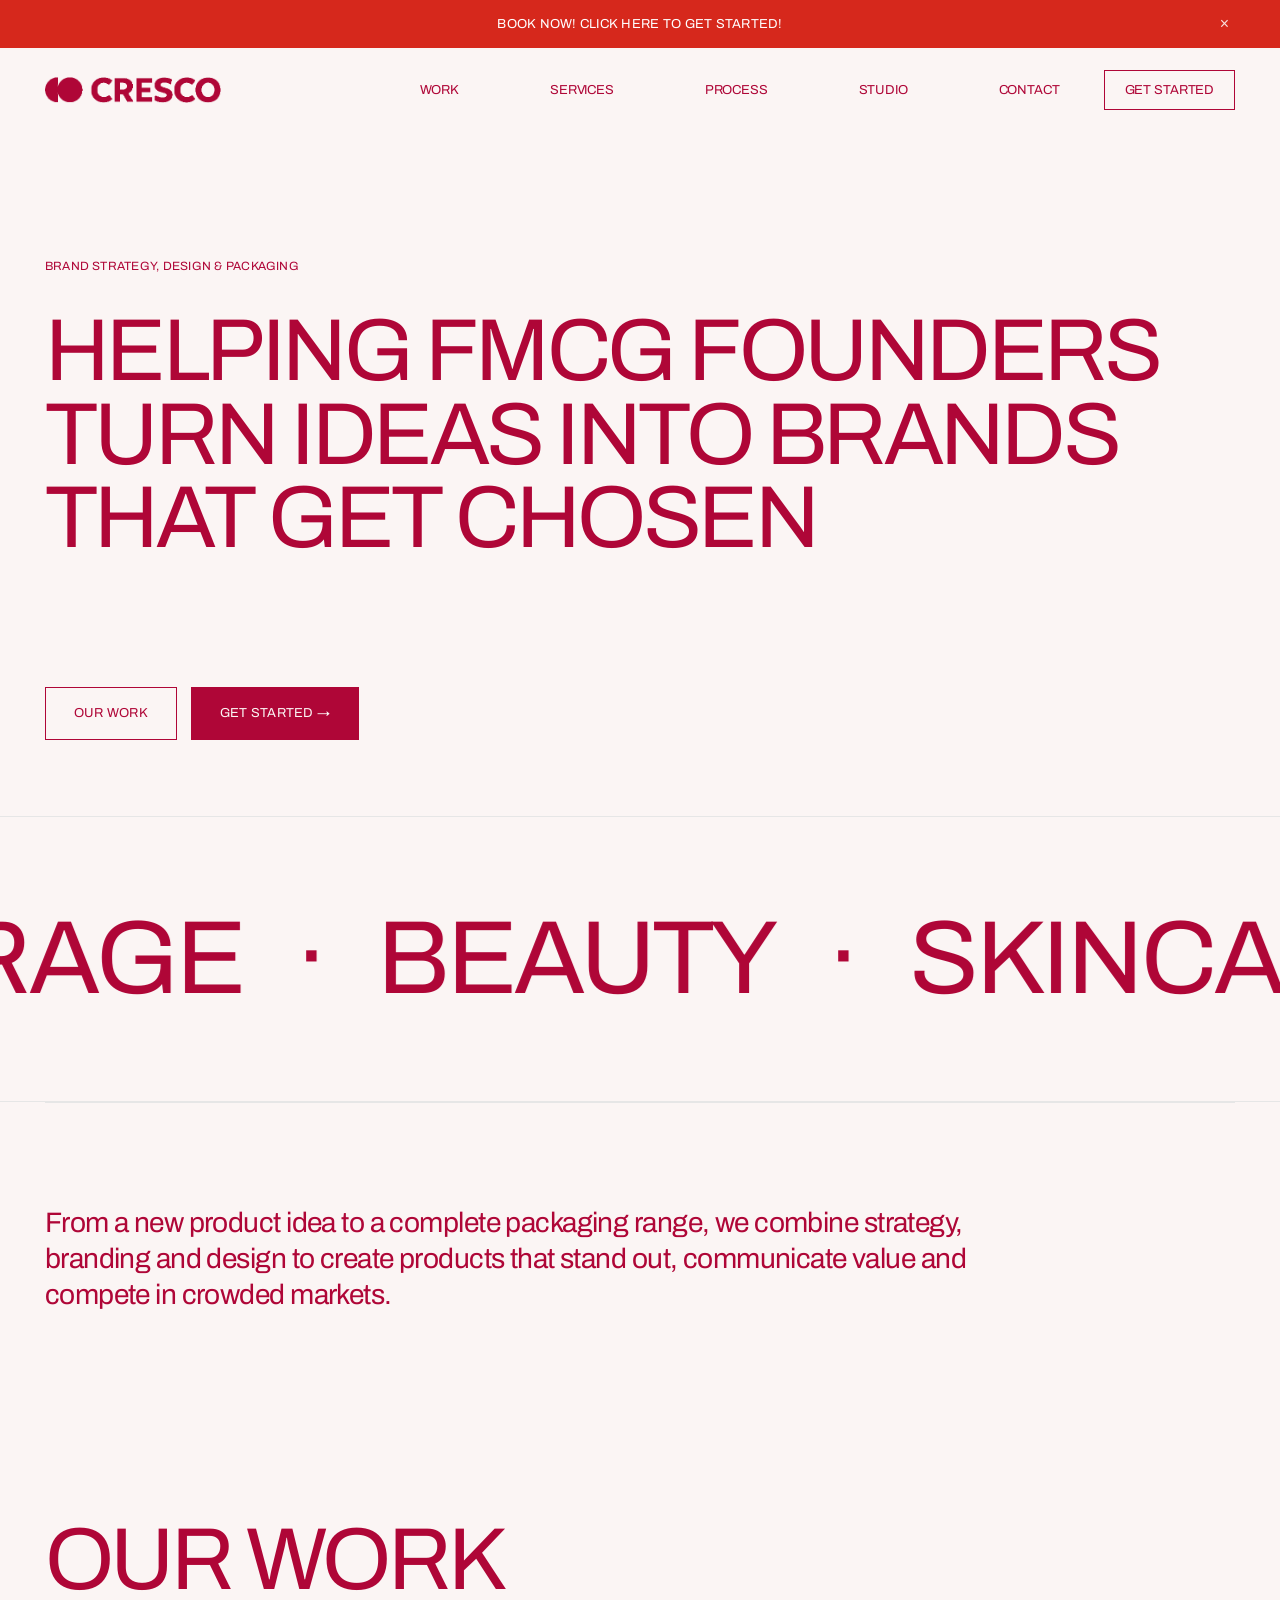
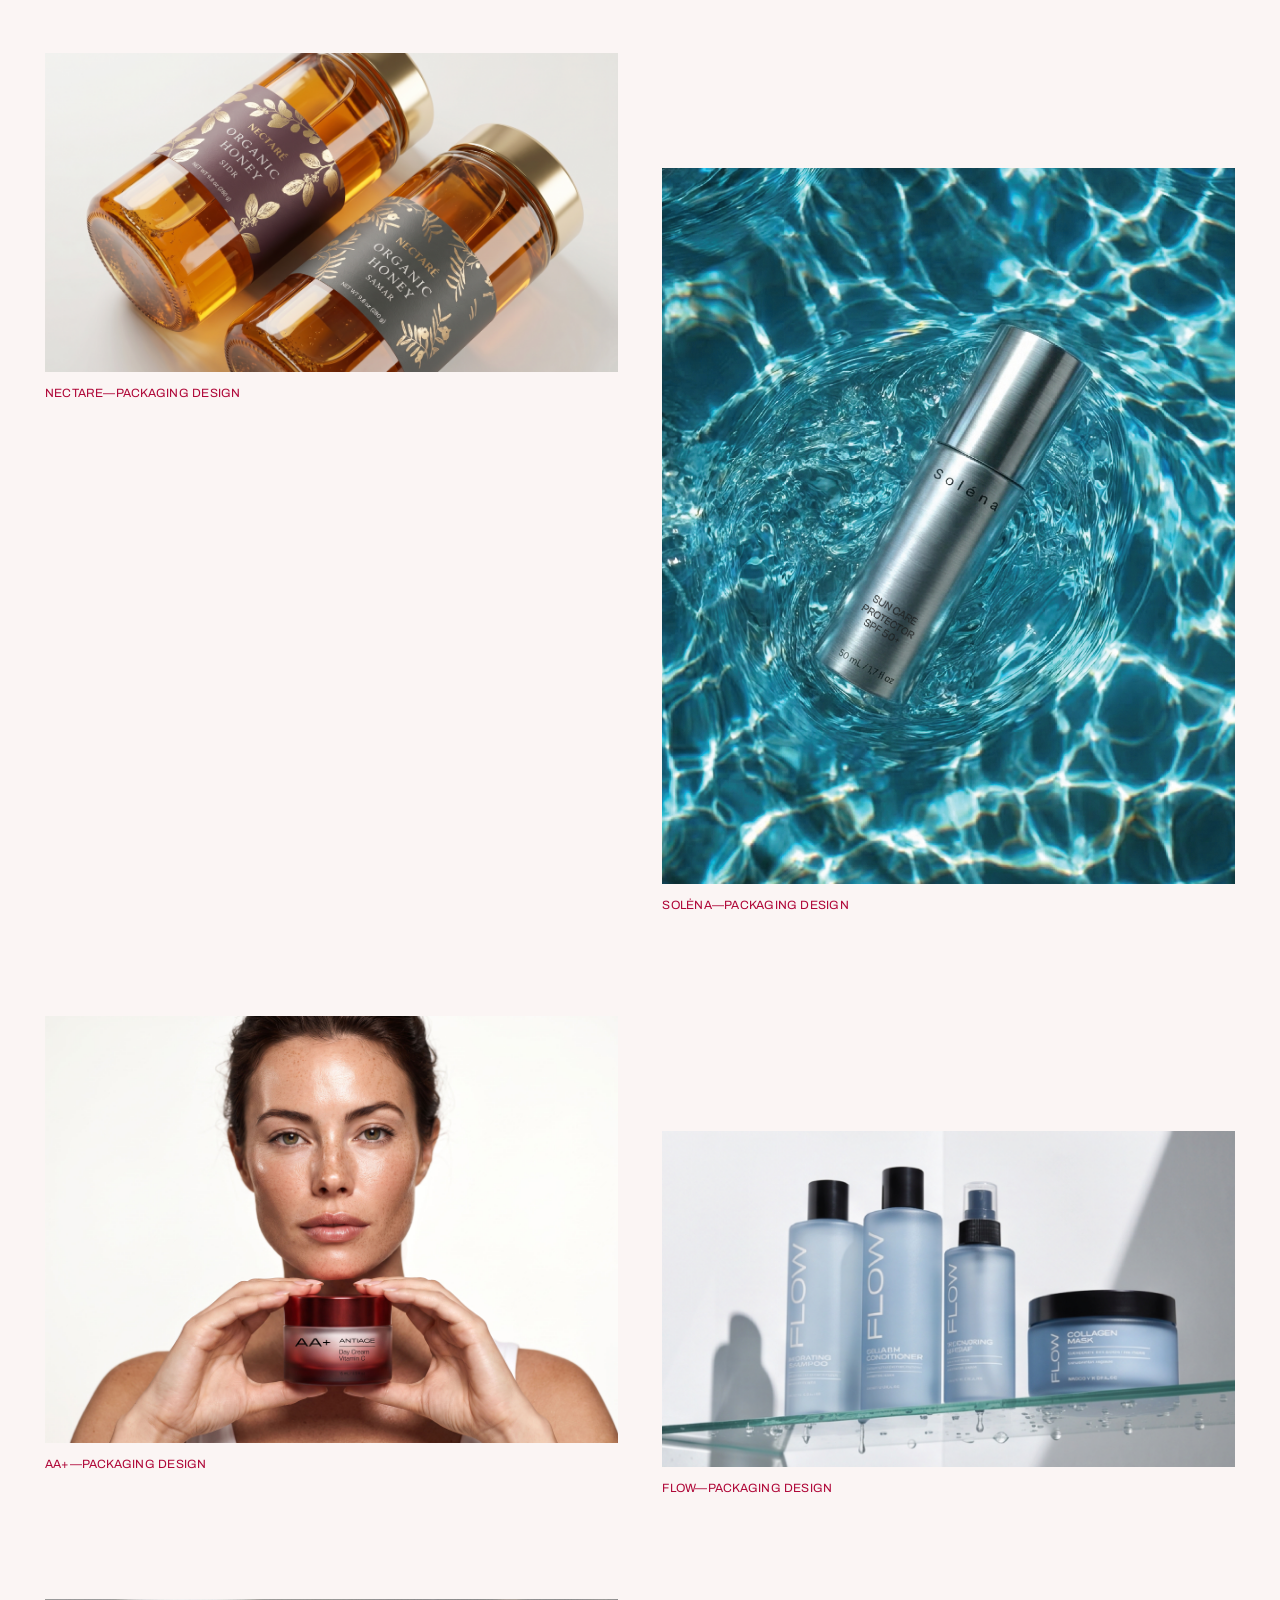
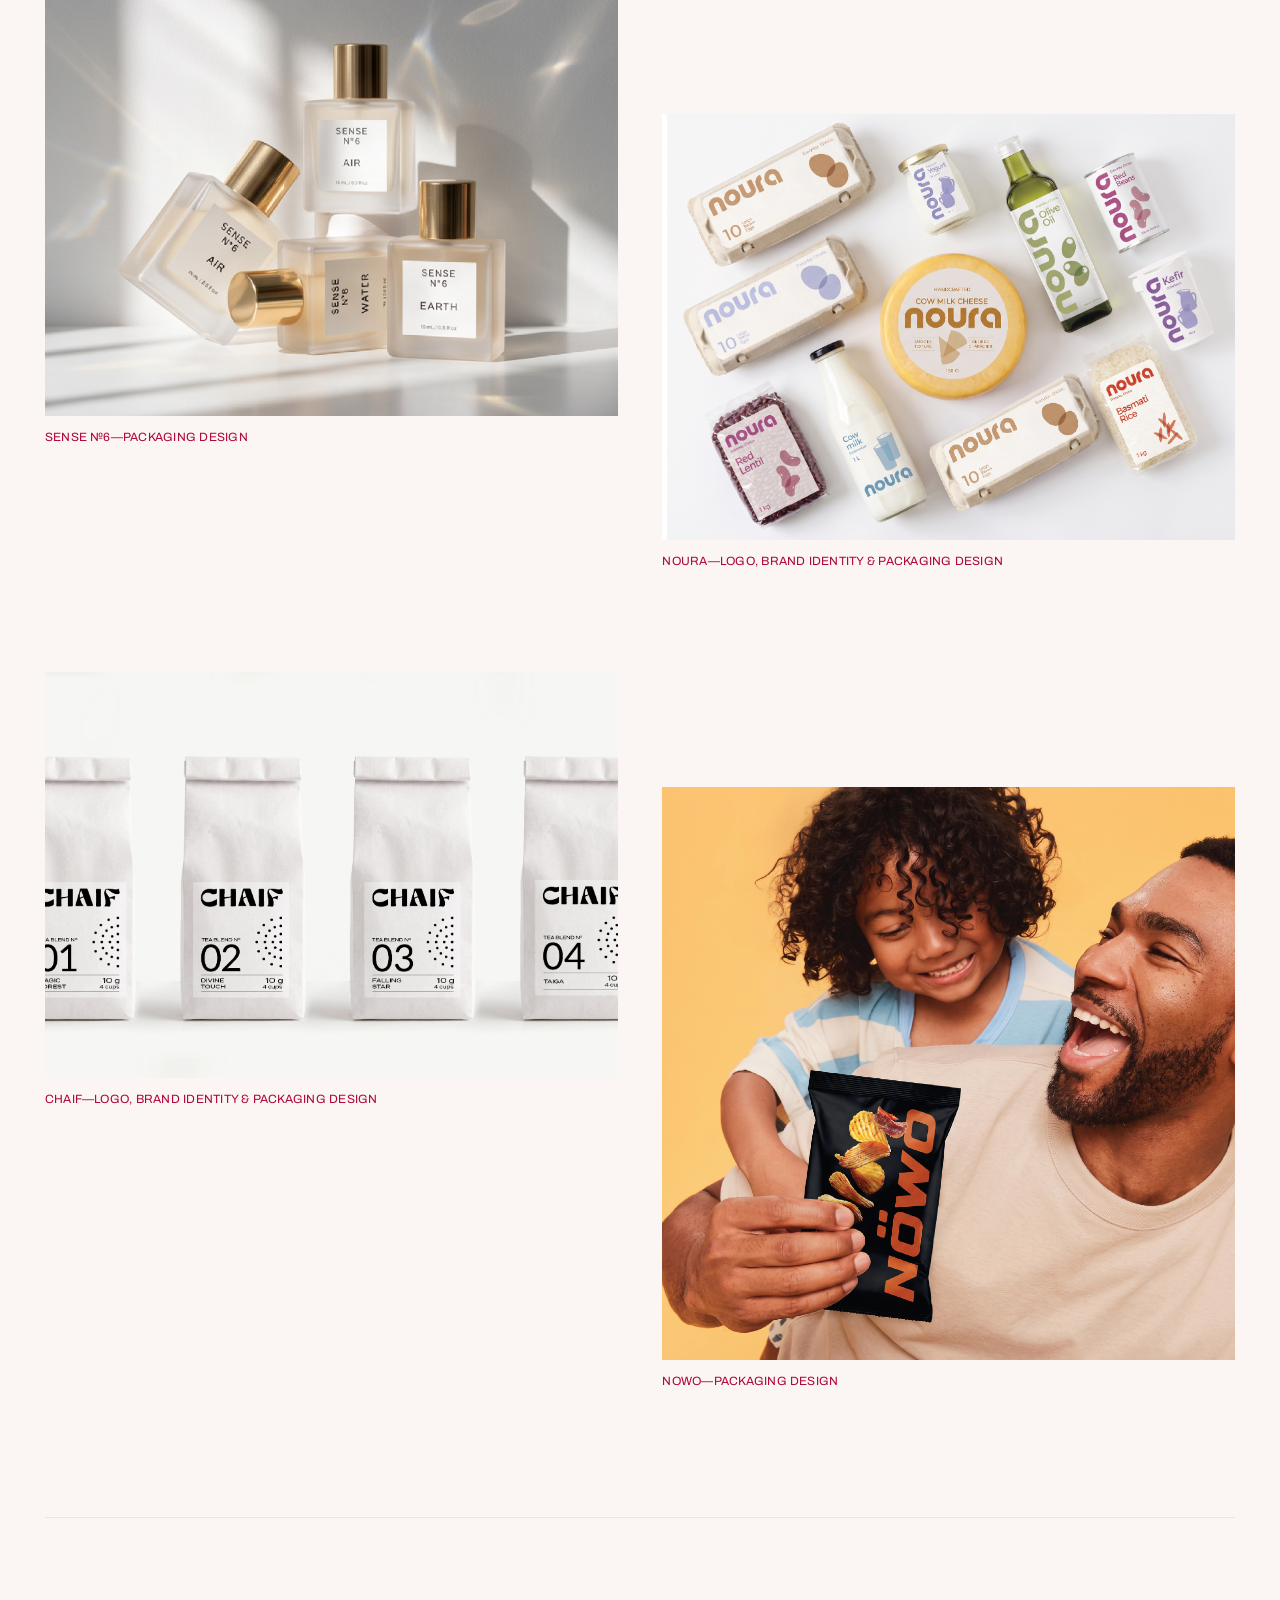
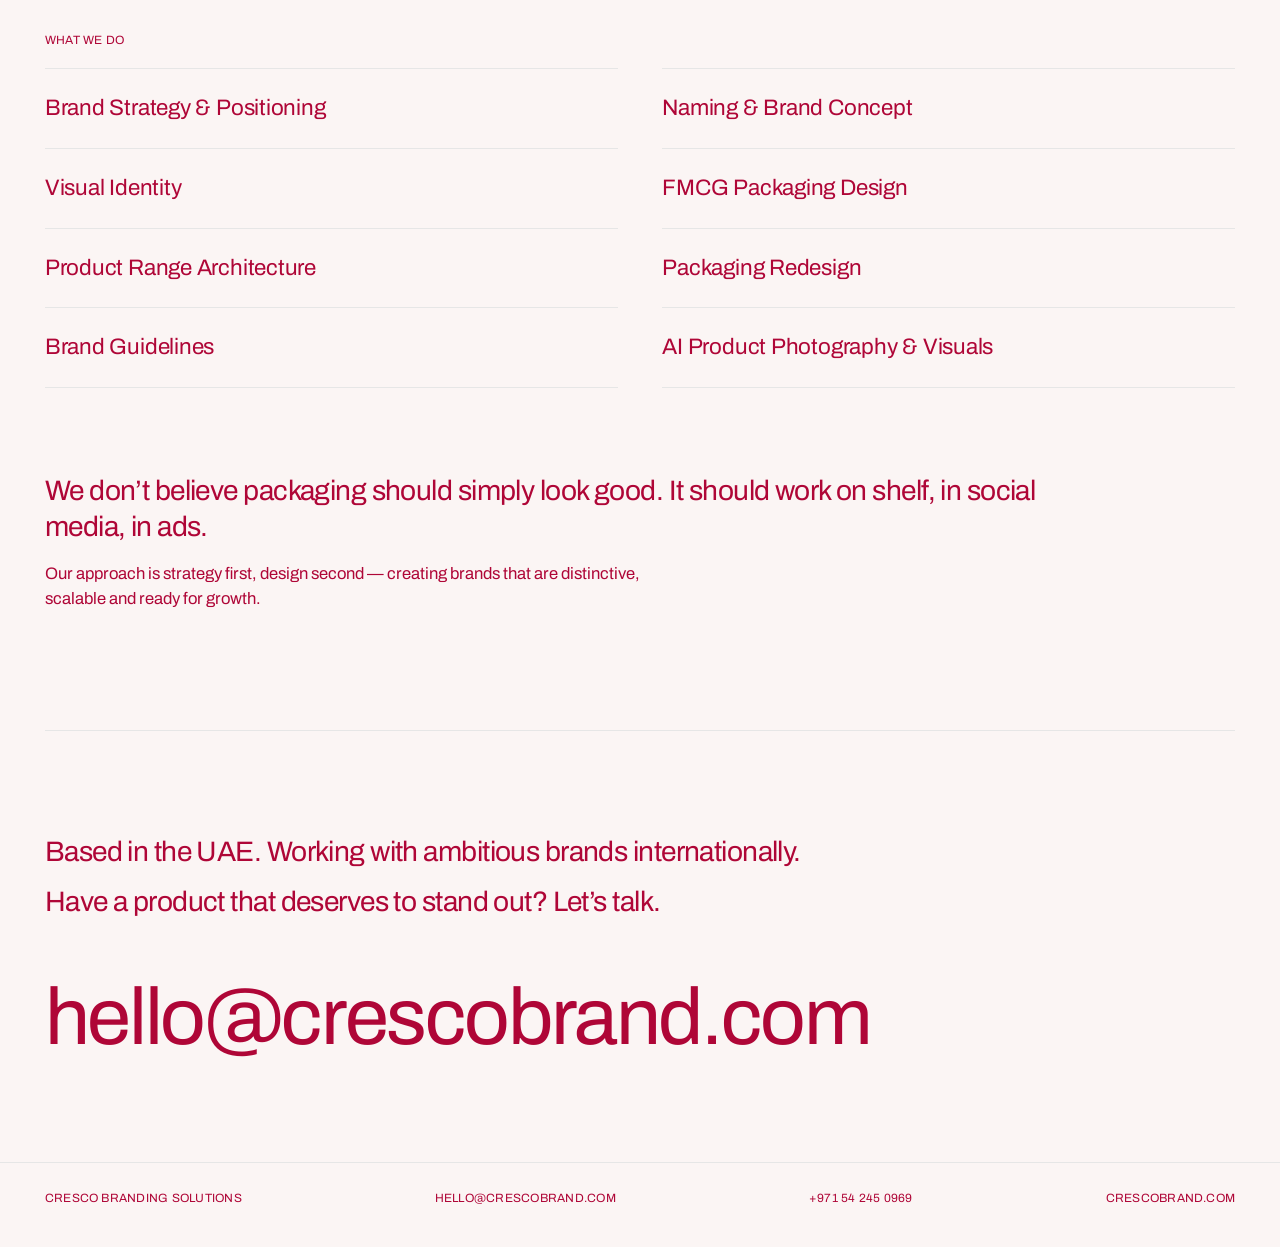
==== index.html @ 40cd57da "Move intro statement before Our Work section Co-Authored-By: Claude Sonnet 5.5 <noreply@anthropic.co" ====
<!doctype html>
<html lang="en">
<head>
<meta charset="utf-8">
<meta name="viewport" content="width=device-width, initial-scale=1">
<title>Cresco Branding Solutions — Packaging Design</title>
<meta name="description" content="Cresco is a strategic branding agency specialising in FMCG packaging design, brand strategy and visual identity.">
<meta property="og:title" content="Cresco Branding Solutions — Packaging Design">
<meta property="og:description" content="Cresco is a strategic branding agency specialising in FMCG packaging design, brand strategy and visual identity.">
<meta property="og:type" content="website">
<meta property="og:image" content="images/work/solena/01.jpg">
<link rel="icon" type="image/png" href="images/favicon.png">
<link rel="preconnect" href="https://fonts.googleapis.com">
<link rel="preconnect" href="https://fonts.gstatic.com" crossorigin>
<link rel="stylesheet" href="https://fonts.googleapis.com/css2?family=Archivo:wght@400&display=swap">
<link rel="stylesheet" href="css/style.css">
<script>document.documentElement.classList.add('js');</script>
</head>
<body>
<div class="announce" id="announce">
  <a class="announce__link" href="contact.html">Book now! Click here to get started!</a>
  <button class="announce__close" type="button" aria-label="Dismiss">&times;</button>
</div>
<script>
(function () {
  try {
    if (localStorage.getItem('cresco-announce-dismissed') === '1') {
      document.getElementById('announce').style.display = 'none';
    }
  } catch (e) {}
})();
</script>
<header class="nav">
  <a class="nav__logo" href="index.html" aria-label="Cresco Branding Solutions — home">
    <img src="images/logo-cresco.png" alt="Cresco" width="407" height="60">
  </a>
  <nav class="nav__links" aria-label="Primary">
      <a href="index.html" aria-current="page">Work</a>
      <a href="services.html">Services</a>
      <a href="process.html">Process</a>
      <a href="studio.html">Studio</a>
      <a href="contact.html">Contact</a>
  </nav>
  <a class="nav__cta" href="contact.html">Get Started</a>
  <button class="nav__toggle" type="button" aria-expanded="false" aria-controls="menu">Menu</button>
</header>

<div class="nav__overlay" id="menu">
    <a href="index.html">Work</a>
    <a href="services.html">Services</a>
    <a href="process.html">Process</a>
    <a href="studio.html">Studio</a>
    <a href="contact.html">Contact</a>
</div>

<main>
  <section class="wrap hero">
    <p class="meta muted reveal">Brand Strategy, Design &amp; Packaging</p>
    <h1 class="display hero__lead type">Helping FMCG founders turn ideas into brands that get chosen — on shelf and online.</h1>
    <div class="hero__ctas reveal">
      <a class="btn btn--outline" href="#work">Our Work</a>
      <a class="btn btn--solid" href="contact.html">Get Started &#8594;</a>
    </div>
  </section>

  <section class="marquee-section reveal" aria-label="Industries we work with">
    <div class="marquee">
      <div class="marquee__track" data-marquee-track>
        <span>Food &amp; Beverage</span><span class="marquee__dot">&#183;</span>
        <span>Beauty</span><span class="marquee__dot">&#183;</span>
        <span>Skincare</span><span class="marquee__dot">&#183;</span>
        <span>Healthcare</span><span class="marquee__dot">&#183;</span>
        <span>Home Care</span><span class="marquee__dot">&#183;</span>
        <span>Pet Care</span><span class="marquee__dot">&#183;</span>
        <span>Consumer Products</span><span class="marquee__dot">&#183;</span>
        <span aria-hidden="true">Food &amp; Beverage</span><span class="marquee__dot" aria-hidden="true">&#183;</span>
        <span aria-hidden="true">Beauty</span><span class="marquee__dot" aria-hidden="true">&#183;</span>
        <span aria-hidden="true">Skincare</span><span class="marquee__dot" aria-hidden="true">&#183;</span>
        <span aria-hidden="true">Healthcare</span><span class="marquee__dot" aria-hidden="true">&#183;</span>
        <span aria-hidden="true">Home Care</span><span class="marquee__dot" aria-hidden="true">&#183;</span>
        <span aria-hidden="true">Pet Care</span><span class="marquee__dot" aria-hidden="true">&#183;</span>
        <span aria-hidden="true">Consumer Products</span>
      </div>
    </div>
  </section>

  <section class="wrap">
    <div class="statement">
      <p class="lead measure-wide reveal">From a new product idea to a complete packaging range, we
        combine strategy, branding and design to create products that stand out, communicate value
        and compete in crowded markets.</p>
    </div>
  </section>

  <section class="wrap" id="work">
    <h2 class="display section-title reveal">Our Work</h2>
    <div class="grid">
    <a class="tile reveal" href="work/nectare.html">
      <span class="tile__frame"><img src="images/work/nectare/01.jpg" alt="Nectare organic honey packaging" loading="lazy"></span>
      <span class="tile__caption meta">Nectare&#8212;Packaging Design</span>
    </a>
    <a class="tile reveal" href="work/solena.html">
      <span class="tile__frame"><img src="images/work/solena/01.jpg" alt="Solėna sun care packaging" loading="lazy"></span>
      <span class="tile__caption meta">Solėna&#8212;Packaging Design</span>
    </a>
    <a class="tile reveal" href="work/aa-plus.html">
      <span class="tile__frame"><img src="images/work/aa-plus/01.jpg" alt="AA+ antiage skincare packaging" loading="lazy"></span>
      <span class="tile__caption meta">AA+&#8212;Packaging Design</span>
    </a>
    <a class="tile reveal" href="work/flow.html">
      <span class="tile__frame"><img src="images/work/flow/01.jpg" alt="Flow hair care packaging" loading="lazy"></span>
      <span class="tile__caption meta">Flow&#8212;Packaging Design</span>
    </a>
    <a class="tile reveal" href="work/sense.html">
      <span class="tile__frame"><img src="images/work/sense/01.jpg" alt="Sense No.6 perfume packaging" loading="lazy"></span>
      <span class="tile__caption meta">Sense &#8470;6&#8212;Packaging Design</span>
    </a>
    <a class="tile reveal" href="work/noura.html">
      <span class="tile__frame"><img src="images/work/noura/01.jpg" alt="Noura dairy and grocery brand identity and packaging" loading="lazy"></span>
      <span class="tile__caption meta">Noura&#8212;Logo, Brand Identity &amp; Packaging Design</span>
    </a>
    <a class="tile reveal" href="work/chaif.html">
      <span class="tile__frame"><img src="images/work/chaif/01.jpg" alt="Chaif tea brand identity and packaging" loading="lazy"></span>
      <span class="tile__caption meta">Chaif&#8212;Logo, Brand Identity &amp; Packaging Design</span>
    </a>
    <a class="tile reveal" href="work/nowo.html">
      <span class="tile__frame"><img src="images/work/nowo/01.jpg" alt="NOWO potato chips packaging design" loading="lazy"></span>
      <span class="tile__caption meta">Nowo&#8212;Packaging Design</span>
    </a>
    </div>
  </section>

  <section class="wrap">
    <div class="statement">
      <p class="meta muted reveal">What we do</p>
      <ul class="capabilities reveal">
        <li class="capabilities__item">Brand Strategy &amp; Positioning</li>
        <li class="capabilities__item">Naming &amp; Brand Concept</li>
        <li class="capabilities__item">Visual Identity</li>
        <li class="capabilities__item">FMCG Packaging Design</li>
        <li class="capabilities__item">Product Range Architecture</li>
        <li class="capabilities__item">Packaging Redesign</li>
        <li class="capabilities__item">Brand Guidelines</li>
        <li class="capabilities__item">AI Product Photography &amp; Visuals</li>
      </ul>
      <p class="lead measure-wide reveal" style="margin-top:3em">We don&#8217;t believe packaging should
        simply look good. It should work on shelf, in social media, in ads.</p>
      <p class="body-lg measure-wide muted reveal" style="margin-top:1em">Our approach is strategy
        first, design second &#8212; creating brands that are distinctive, scalable and ready for growth.</p>
    </div>
  </section>

  <section class="wrap">
    <div class="cta">
      <p class="lead measure-wide reveal">Based in the UAE. Working with ambitious brands internationally.</p>
      <p class="lead measure-wide reveal" style="margin-top:.5em">Have a product that deserves to stand out? Let&#8217;s talk.</p>
      <a class="cta__email reveal" href="mailto:hello@crescobrand.com">hello@crescobrand.com</a>
    </div>
  </section>
</main>

<footer class="footer">
  <div class="footer__inner meta">
    <span>Cresco Branding Solutions</span>
    <a href="mailto:hello@crescobrand.com">hello@crescobrand.com</a>
    <a href="https://wa.me/971542450969" rel="noopener">+971 54 245 0969</a>
    <a href="https://crescobrand.com" rel="noopener">crescobrand.com</a>
  </div>
</footer>

<script src="js/main.js"></script>
</body>
</html>
---- css/style.css ----
/* ==========================================================================
   Cresco Branding Solutions
   Monochrome editorial system — white ground, near-black type, no accent.
   Logo assets: logo-01 wordmark (dark) · logo-02 mark (dark)
                logo-03 wordmark (white) · logo-04 mark (white)  ← for dark sections
   ========================================================================== */

:root {
  --bg: #fbf5f4;
  --fg: #af0637;
  --muted: #af0637;
  --rule: #e6e6e6;

  --gutter: clamp(20px, 3.5vw, 56px);
  --page-max: 1800px;

  --block: clamp(72px, 10vw, 160px);   /* space between major blocks */
  --ease: cubic-bezier(.2, .6, .2, 1);

  --font: 'Archivo', 'Helvetica Neue', Helvetica, Arial, sans-serif;
}

*, *::before, *::after { box-sizing: border-box; }

html { -webkit-text-size-adjust: 100%; }

body {
  margin: 0;
  min-height: 100vh;
  display: flex;
  flex-direction: column;
  background: var(--bg);
  color: var(--fg);
  font-family: var(--font);
  font-size: 17px;
  line-height: 1.55;
  font-weight: 400;
  -webkit-font-smoothing: antialiased;
  text-rendering: optimizeLegibility;
}

img { display: block; max-width: 100%; height: auto; }

a { color: inherit; text-decoration: none; }

::selection { background: var(--fg); color: var(--bg); }

.wrap {
  max-width: var(--page-max);
  margin: 0 auto;
  padding-inline: var(--gutter);
}

.sr-only {
  position: absolute; width: 1px; height: 1px;
  padding: 0; margin: -1px; overflow: hidden;
  clip: rect(0 0 0 0); white-space: nowrap; border: 0;
}

/* --------------------------------------------------------------- type --- */

.meta {
  font-size: 12px;
  line-height: 1.3;
  letter-spacing: .02em;
  text-transform: uppercase;
}

.display {
  margin: 0;
  font-size: clamp(2.5rem, 7vw, 5.5rem);
  line-height: .95;
  letter-spacing: -.04em;
  text-transform: uppercase;
  font-weight: 400;
}

.lead {
  margin: 0;
  font-size: clamp(1.25rem, 2.2vw, 2rem);
  line-height: 1.28;
  letter-spacing: -.02em;
}

.body-lg { font-size: clamp(1rem, 1.3vw, 1.25rem); line-height: 1.5; }

.measure { max-width: 46ch; }
.measure-wide { max-width: 62ch; }

.muted { color: var(--muted); }

.rule { border: 0; border-top: 1px solid var(--rule); margin: 0; }

.section-title { margin: clamp(56px, 8vw, 128px) 0 clamp(28px, 4vw, 56px); }

/* ---------------------------------------------------------- announce --- */

.announce {
  position: relative;
  display: flex;
  align-items: center;
  justify-content: center;
  padding: 14px calc(var(--gutter) + 32px);
  background: #d6281c;
  text-align: center;
}

.announce__link {
  color: #fff;
  font-size: 13px;
  letter-spacing: .02em;
  text-transform: uppercase;
}

.announce__link:hover { text-decoration: underline; }

.announce__close {
  position: absolute;
  right: var(--gutter);
  top: 50%;
  transform: translateY(-50%);
  background: none;
  border: 0;
  padding: 6px;
  color: #fff;
  font-size: 16px;
  line-height: 1;
  cursor: pointer;
  opacity: .85;
}

.announce__close:hover { opacity: 1; }

/* ---------------------------------------------------------------- nav --- */

.nav {
  position: sticky;
  top: 0;
  z-index: 100;
  background: var(--bg);
  padding: 22px var(--gutter);
  display: flex;
  align-items: center;
  justify-content: space-between;
  gap: 24px;
}

.nav__logo { display: block; }
.nav__logo img { height: 26px; width: auto; }

.nav__links {
  display: flex;
  align-items: center;
  justify-content: space-between;
  gap: 28px;
  flex: 0 1 50vw;
  margin-left: auto;
}

.nav__links a {
  font-size: 13px;
  letter-spacing: -.01em;
  text-transform: uppercase;
  transition: color .25s var(--ease);
}

.nav__links a:hover,
.nav__links a[aria-current='page'] { color: var(--muted); }

.nav__cta {
  flex-shrink: 0;
  margin-left: 20px;
  padding: 9px 20px;
  background: var(--bg);
  border: 1px solid var(--fg);
  color: var(--fg);
  font-size: 13px;
  letter-spacing: -.01em;
  text-transform: uppercase;
  transition: background .25s var(--ease), color .25s var(--ease), border-color .25s var(--ease);
}

.nav__cta:hover {
  background: var(--fg);
  border-color: var(--fg);
  color: #fff;
}

.nav__toggle {
  display: none;
  background: none; border: 0; padding: 0;
  font: inherit; font-size: 16px; letter-spacing: -.01em;
  text-transform: uppercase; color: inherit; cursor: pointer;
}

.nav__overlay {
  position: fixed;
  inset: 0;
  z-index: 99;
  background: var(--bg);
  display: none;
  flex-direction: column;
  justify-content: center;
  gap: 4px;
  padding: var(--gutter);
}

.nav__overlay a {
  font-size: clamp(2rem, 11vw, 3.5rem);
  line-height: 1.1;
  letter-spacing: -.04em;
  text-transform: uppercase;
}

body.nav-open .nav__overlay { display: flex; }
body.nav-open { overflow: hidden; }

@media (max-width: 860px) {
  .nav__links { display: none; }
  .nav__cta { display: none; }
  .nav__toggle { display: block; }
}

/* --------------------------------------------------------------- hero --- */

.hero {
  padding-top: clamp(48px, 9vw, 130px);
  padding-bottom: clamp(40px, 6vw, 80px);
}

.hero__lead { margin-top: clamp(20px, 3vw, 34px); }

/* --------------------------------------------------------- type anim --- */

.type .char {
  opacity: 0;
  transition: opacity .05s linear;
}

.type .char.is-shown { opacity: 1; }

.type-cursor {
  display: inline-block;
  width: .05em;
  margin-left: .03em;
  background: currentColor;
  opacity: 0;
  transform: translateY(.06em);
  animation: type-blink 1s step-end infinite;
}

.type-cursor.is-on { opacity: 1; }

@keyframes type-blink {
  0%, 100% { opacity: 1; }
  50% { opacity: 0; }
}

@media (prefers-reduced-motion: reduce) {
  .type .char { opacity: 1; transition: none; }
  .type-cursor { display: none; }
}

.hero__ctas {
  display: flex;
  flex-wrap: wrap;
  gap: 14px;
  margin-top: clamp(28px, 4vw, 44px);
}

.btn {
  display: inline-flex;
  align-items: center;
  gap: 10px;
  padding: 15px 28px;
  font-size: 13px;
  letter-spacing: .02em;
  text-transform: uppercase;
  transition: background .25s var(--ease), color .25s var(--ease), border-color .25s var(--ease);
}

.btn--outline {
  border: 1px solid var(--fg);
  color: var(--fg);
}

.btn--outline:hover { background: var(--fg); color: var(--bg); }

.btn--solid {
  background: var(--fg);
  color: var(--bg);
  border: 1px solid var(--fg);
}

.btn--solid:hover { background: var(--bg); color: var(--fg); }

/* --------------------------------------------------------- work grid --- */

.grid {
  display: grid;
  grid-template-columns: repeat(2, 1fr);
  column-gap: var(--gutter);
  row-gap: clamp(56px, 8vw, 120px);
  padding-bottom: var(--block);
}

/* stagger: push the right-hand column down, as on the reference */
.grid > :nth-child(even) { margin-top: clamp(40px, 9vw, 150px); }

.tile { display: block; }

.tile__frame {
  display: block;
  overflow: hidden;
  background: #f4f4f4;
}

.tile__frame img {
  width: 100%;
  transition: transform .7s var(--ease);
}

.tile:hover .tile__frame img { transform: scale(1.025); }

.tile__caption {
  display: block;
  margin-top: 14px;
  transition: color .25s var(--ease);
}

.tile:hover .tile__caption { color: var(--muted); }

@media (max-width: 720px) {
  .grid { grid-template-columns: 1fr; row-gap: 48px; }
  .grid > :nth-child(even) { margin-top: 0; }
}

/* ------------------------------------------------------ project pages --- */

.project-head {
  padding-top: clamp(40px, 7vw, 96px);
  padding-bottom: clamp(20px, 3vw, 32px);
}

.project-head__category { margin-top: 14px; }

/* single-column case-study layout: title block, lead/body copy, then a
   full-width image flow — after galakors.com/work/nectare */

.project-lead {
  margin: 0;
  font-size: clamp(1.4rem, 2.4vw, 2.1rem);
  line-height: 1.35;
  letter-spacing: -.01em;
}

.project-body {
  margin: 0;
  max-width: 46ch;
  font-size: clamp(1.05rem, 1.3vw, 1.2rem);
  line-height: 1.5;
  color: var(--muted);
}

.project-figures {
  display: grid;
  grid-template-columns: 1fr 1fr;
  gap: var(--gutter);
  margin-top: clamp(40px, 6vw, 72px);
  padding-bottom: var(--block);
}

.fig { overflow: hidden; background: #f4f4f4; }
.fig img { width: 100%; }
.fig--full { grid-column: 1 / -1; }

@media (max-width: 860px) {
  .project-figures { grid-template-columns: 1fr; }
}

.pager {
  display: flex;
  justify-content: space-between;
  gap: 24px;
  padding: 28px 0 clamp(56px, 8vw, 110px);
  border-top: 1px solid var(--rule);
}

.pager a { transition: color .25s var(--ease); }
.pager a:hover { color: var(--muted); }

/* -------------------------------------------------------- list blocks --- */

.list { padding-bottom: var(--block); }

.list__item {
  display: grid;
  grid-template-columns: 4rem 1fr;
  gap: var(--gutter);
  align-items: start;
  padding: clamp(20px, 2.6vw, 34px) 0;
  border-top: 1px solid var(--rule);
}

.list__item:last-child { border-bottom: 1px solid var(--rule); }

.list__num { color: var(--muted); padding-top: .45em; }

.list__title {
  margin: 0;
  font-weight: 400;
  font-size: clamp(1.35rem, 3.2vw, 2.4rem);
  line-height: 1.1;
  letter-spacing: -.03em;
  text-transform: uppercase;
}

/* process steps carry a description column alongside the title */
.step {
  display: grid;
  grid-template-columns: 4rem minmax(0, 1fr) minmax(0, 1fr);
  gap: var(--gutter);
  padding: clamp(24px, 3.4vw, 48px) 0;
  border-top: 1px solid var(--rule);
}

.step:last-of-type { border-bottom: 1px solid var(--rule); }

.step__body p { margin: 0; }
.step__outcome { margin-top: 2.6em; color: var(--muted); }

@media (max-width: 860px) {
  .step { grid-template-columns: 2.5rem 1fr; }
  .step__body { grid-column: 2; }
  .list__item { grid-template-columns: 2.5rem 1fr; }
}

/* ------------------------------------------------------------ studio --- */

.split {
  display: grid;
  grid-template-columns: minmax(0, 5fr) minmax(0, 7fr);
  gap: var(--gutter);
  align-items: start;
  padding-bottom: var(--block);
}

.split--portrait { grid-template-columns: minmax(0, 4fr) minmax(0, 8fr); }

@media (max-width: 860px) {
  .split, .split--portrait { grid-template-columns: 1fr; gap: 32px; }
}

/* ---------------------------------------------------------- statement --- */

.statement {
  padding: clamp(56px, 8vw, 120px) 0;
  border-top: 1px solid var(--rule);
}

.statement__text {
  margin: 0;
  font-size: clamp(1.75rem, 5vw, 4rem);
  line-height: 1.02;
  letter-spacing: -.04em;
  text-transform: uppercase;
  font-weight: 400;
}

/* ------------------------------------------------------- capabilities --- */

.capabilities {
  display: grid;
  grid-template-columns: repeat(2, 1fr);
  column-gap: var(--gutter);
  margin: 20px 0 0;
  padding: 0;
  list-style: none;
}

.capabilities__item {
  padding: clamp(14px, 1.8vw, 22px) 0;
  border-top: 1px solid var(--rule);
  font-size: clamp(1.05rem, 1.8vw, 1.4rem);
  letter-spacing: -.01em;
}

.capabilities__item:nth-last-child(2),
.capabilities__item:last-child { border-bottom: 1px solid var(--rule); }

@media (max-width: 720px) {
  .capabilities { grid-template-columns: 1fr; }
  .capabilities__item:nth-last-child(2) { border-bottom: 0; }
}

/* ------------------------------------------------------------ marquee --- */

.marquee-section {
  overflow: hidden;
  padding: clamp(40px, 7vw, 90px) 0;
  border-top: 1px solid var(--rule);
  border-bottom: 1px solid var(--rule);
}

.marquee { overflow: hidden; }

.marquee__track {
  display: flex;
  align-items: baseline;
  gap: clamp(28px, 4vw, 56px);
  width: max-content;
  white-space: nowrap;
  font-size: clamp(2.75rem, 8.5vw, 6.5rem);
  line-height: 1;
  letter-spacing: -.03em;
  text-transform: uppercase;
  will-change: transform;
}

.marquee__dot { color: var(--muted); }

@media (prefers-reduced-motion: reduce) {
  .marquee__track { transform: none !important; }
}

/* ----------------------------------------------------------------- cta --- */

.cta {
  padding: clamp(56px, 8vw, 120px) 0;
  border-top: 1px solid var(--rule);
}

.cta__email {
  display: inline-block;
  margin-top: clamp(28px, 5vw, 56px);
  font-size: clamp(2rem, 7vw, 5rem);
  line-height: 1.05;
  letter-spacing: -.03em;
  transition: color .25s var(--ease);
}

.cta__email:hover { color: var(--muted); }

/* ------------------------------------------------------------ contact --- */

.contact-list { padding-bottom: var(--block); }

.contact-list__row {
  display: grid;
  grid-template-columns: 9rem 1fr;
  gap: var(--gutter);
  align-items: baseline;
  padding: clamp(18px, 2.2vw, 28px) 0;
  border-top: 1px solid var(--rule);
}

.contact-list__row:last-child { border-bottom: 1px solid var(--rule); }

.contact-list__value {
  font-size: clamp(1.35rem, 3.6vw, 2.6rem);
  line-height: 1.1;
  letter-spacing: -.03em;
  transition: color .25s var(--ease);
}

a.contact-list__value:hover { color: var(--muted); }

@media (max-width: 720px) {
  .contact-list__row { grid-template-columns: 1fr; gap: 10px; }
}

/* ----------------------------------------------------------- footer --- */

main { flex: 1 0 auto; }   /* keeps the footer at the bottom on short pages */

.footer {
  flex-shrink: 0;
  border-top: 1px solid var(--rule);
  padding: 28px var(--gutter) 40px;
}

.footer__inner {
  max-width: var(--page-max);
  margin: 0 auto;
  display: flex;
  flex-wrap: wrap;
  justify-content: space-between;
  gap: 12px 32px;
}

.footer a { transition: color .25s var(--ease); }
.footer a:hover { color: var(--muted); }

/* --------------------------------------------------------- cursor fx --- */

.cursor-fx {
  position: fixed;
  inset: 0;
  z-index: 9999;
  pointer-events: none;
}

@media (prefers-reduced-motion: reduce) {
  .cursor-fx { display: none; }
}

/* --------------------------------------------------------- animation --- */

.js .reveal {
  opacity: 0;
  transform: translateY(16px);
  transition: opacity .6s var(--ease), transform .6s var(--ease);
}

.js .reveal.is-in { opacity: 1; transform: none; }

@media (prefers-reduced-motion: reduce) {
  *, *::before, *::after {
    animation-duration: .01ms !important;
    transition-duration: .01ms !important;
  }
  .js .reveal { opacity: 1; transform: none; }
}
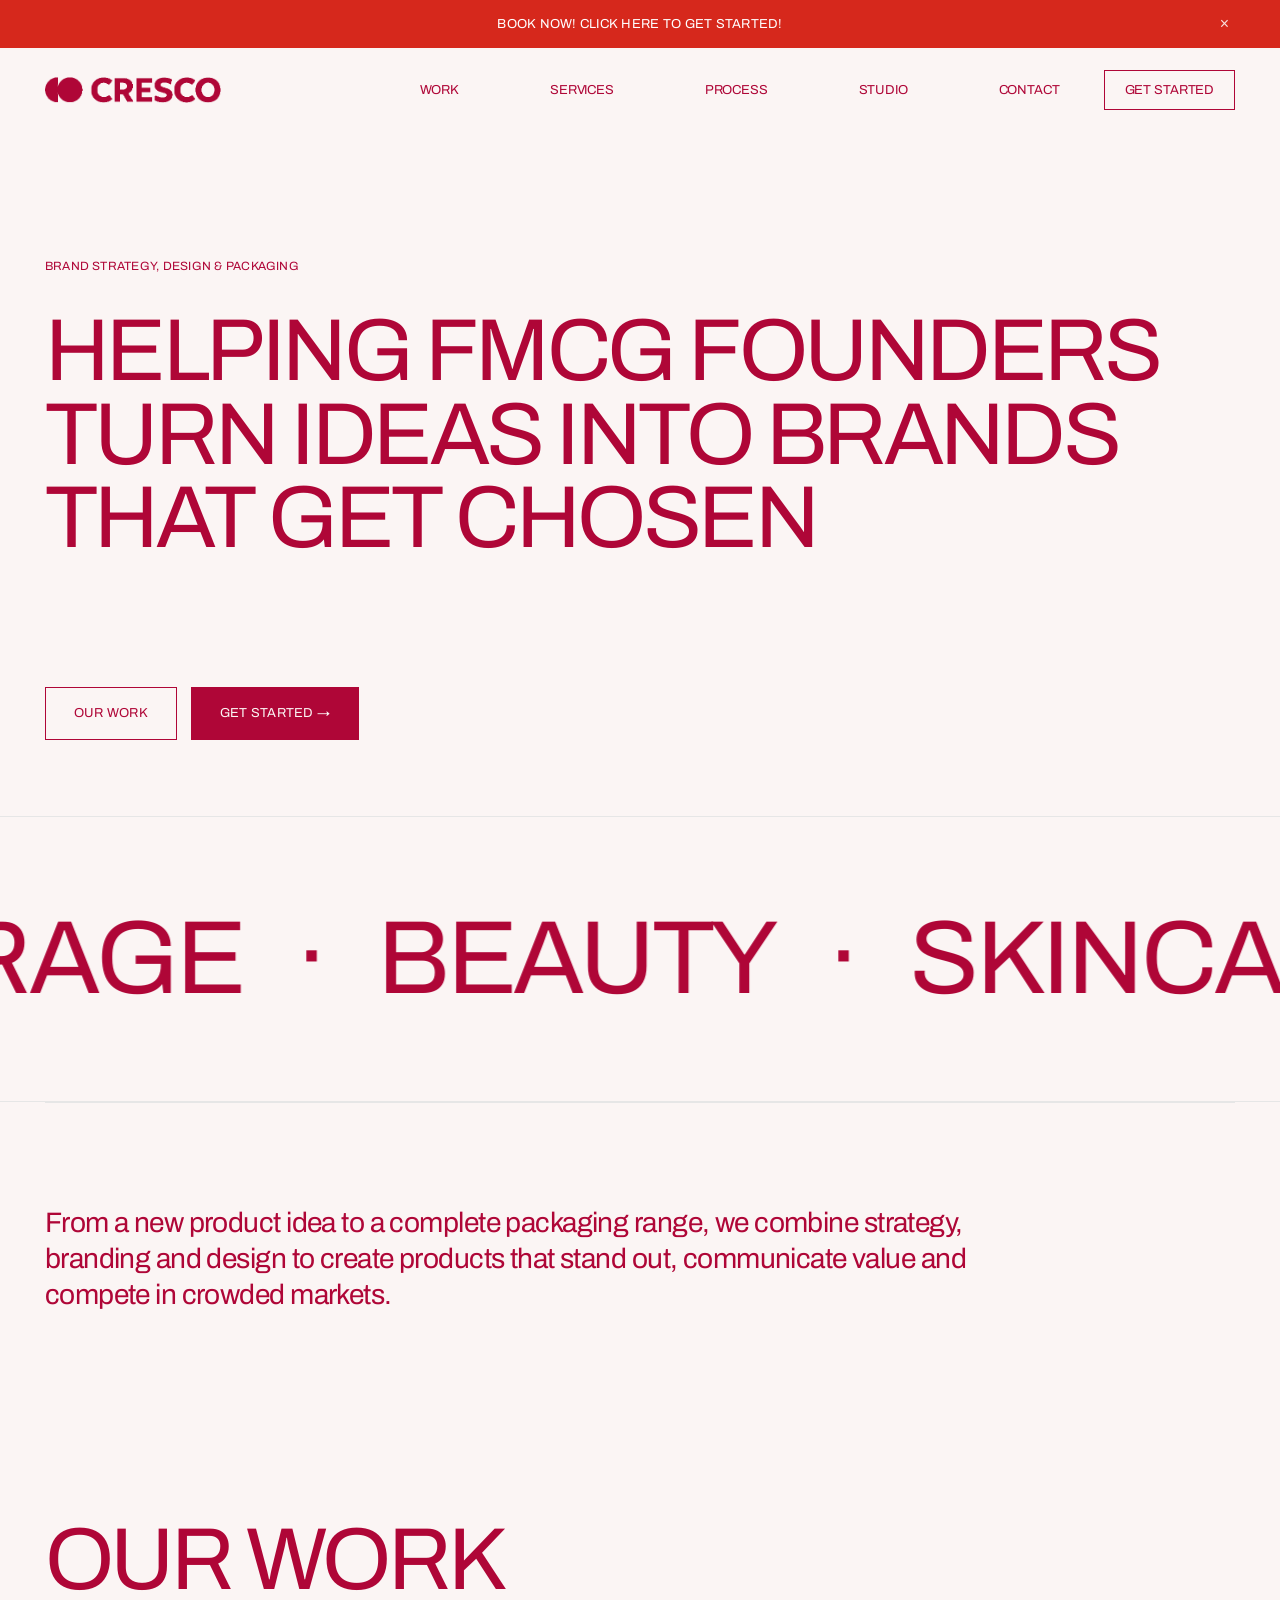
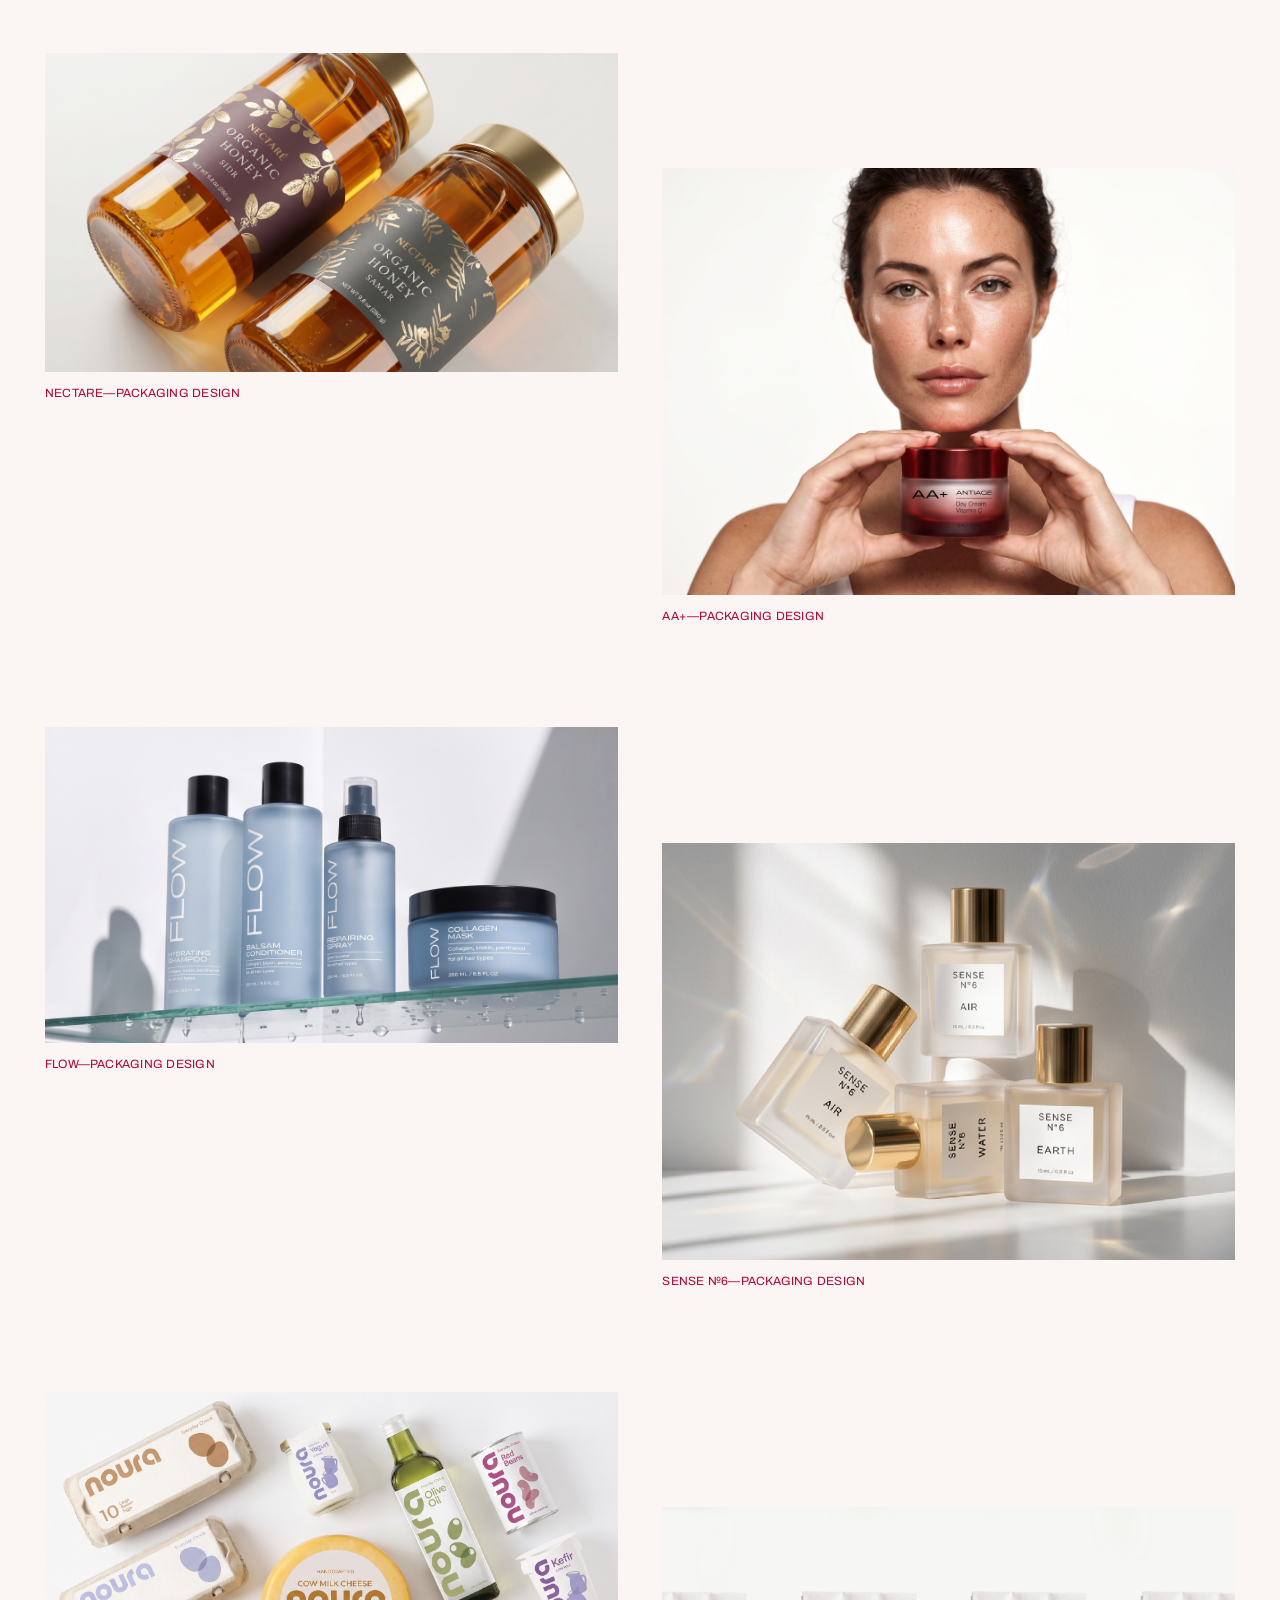
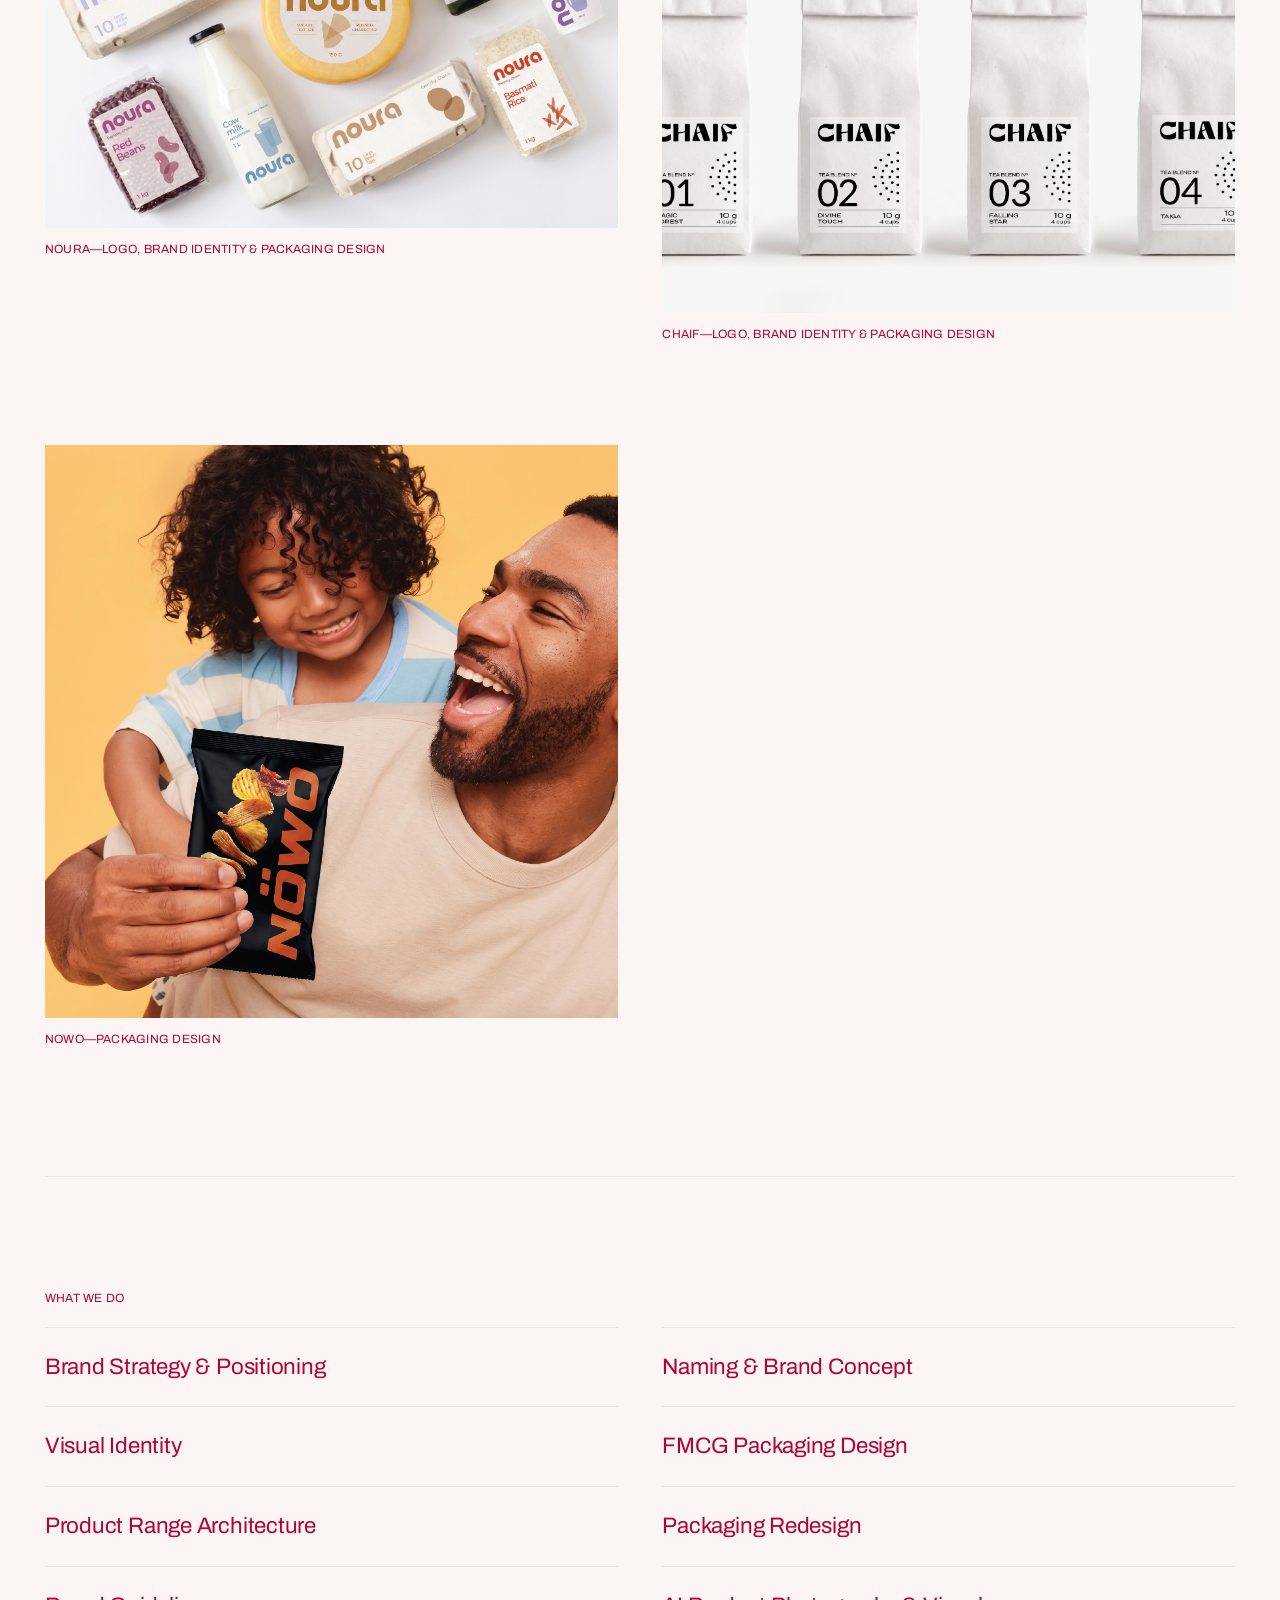
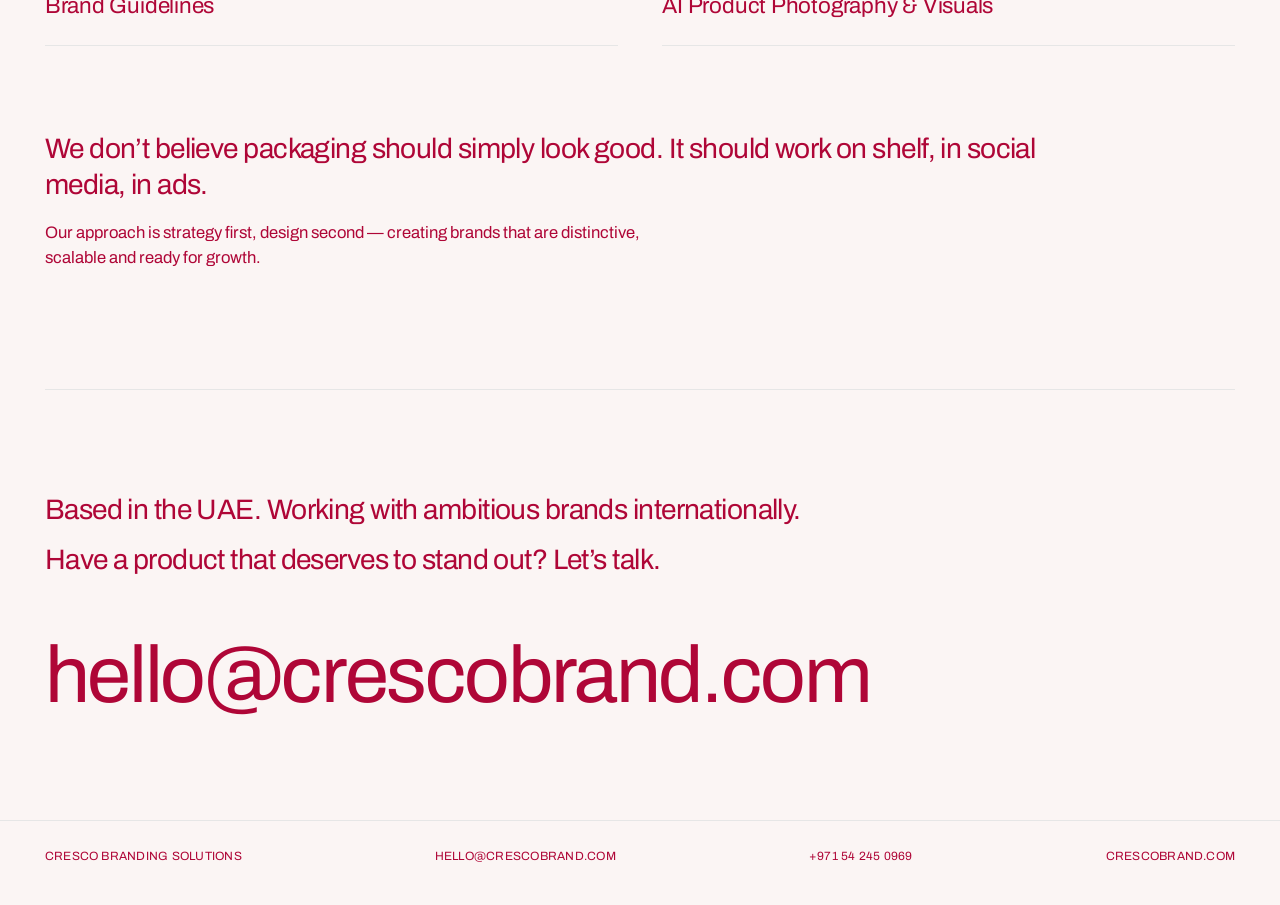
==== commit be93db94: "Hide Solena case study from homepage, navigation and share images Co-Authored-By: Claude Sonnet 5.5 " ====
--- a/index.html
+++ b/index.html
@@ -8,7 +8,7 @@
 <meta property="og:title" content="Cresco Branding Solutions — Packaging Design">
 <meta property="og:description" content="Cresco is a strategic branding agency specialising in FMCG packaging design, brand strategy and visual identity.">
 <meta property="og:type" content="website">
-<meta property="og:image" content="images/work/solena/01.jpg">
+<meta property="og:image" content="images/work/nectare/01.jpg">
 <link rel="icon" type="image/png" href="images/favicon.png">
 <link rel="preconnect" href="https://fonts.googleapis.com">
 <link rel="preconnect" href="https://fonts.gstatic.com" crossorigin>
@@ -99,10 +99,6 @@
       <span class="tile__frame"><img src="images/work/nectare/01.jpg" alt="Nectare organic honey packaging" loading="lazy"></span>
       <span class="tile__caption meta">Nectare&#8212;Packaging Design</span>
     </a>
-    <a class="tile reveal" href="work/solena.html">
-      <span class="tile__frame"><img src="images/work/solena/01.jpg" alt="Solėna sun care packaging" loading="lazy"></span>
-      <span class="tile__caption meta">Solėna&#8212;Packaging Design</span>
-    </a>
     <a class="tile reveal" href="work/aa-plus.html">
       <span class="tile__frame"><img src="images/work/aa-plus/01.jpg" alt="AA+ antiage skincare packaging" loading="lazy"></span>
       <span class="tile__caption meta">AA+&#8212;Packaging Design</span>
--- a/css/style.css
+++ b/css/style.css
@@ -47,7 +47,7 @@
 
 .wrap {
   max-width: var(--page-max);
-  margin: 0 auto;
+  margin: 0;
   padding-inline: var(--gutter);
 }
 
@@ -581,7 +581,7 @@
 
 .footer__inner {
   max-width: var(--page-max);
-  margin: 0 auto;
+  margin: 0;
   display: flex;
   flex-wrap: wrap;
   justify-content: space-between;
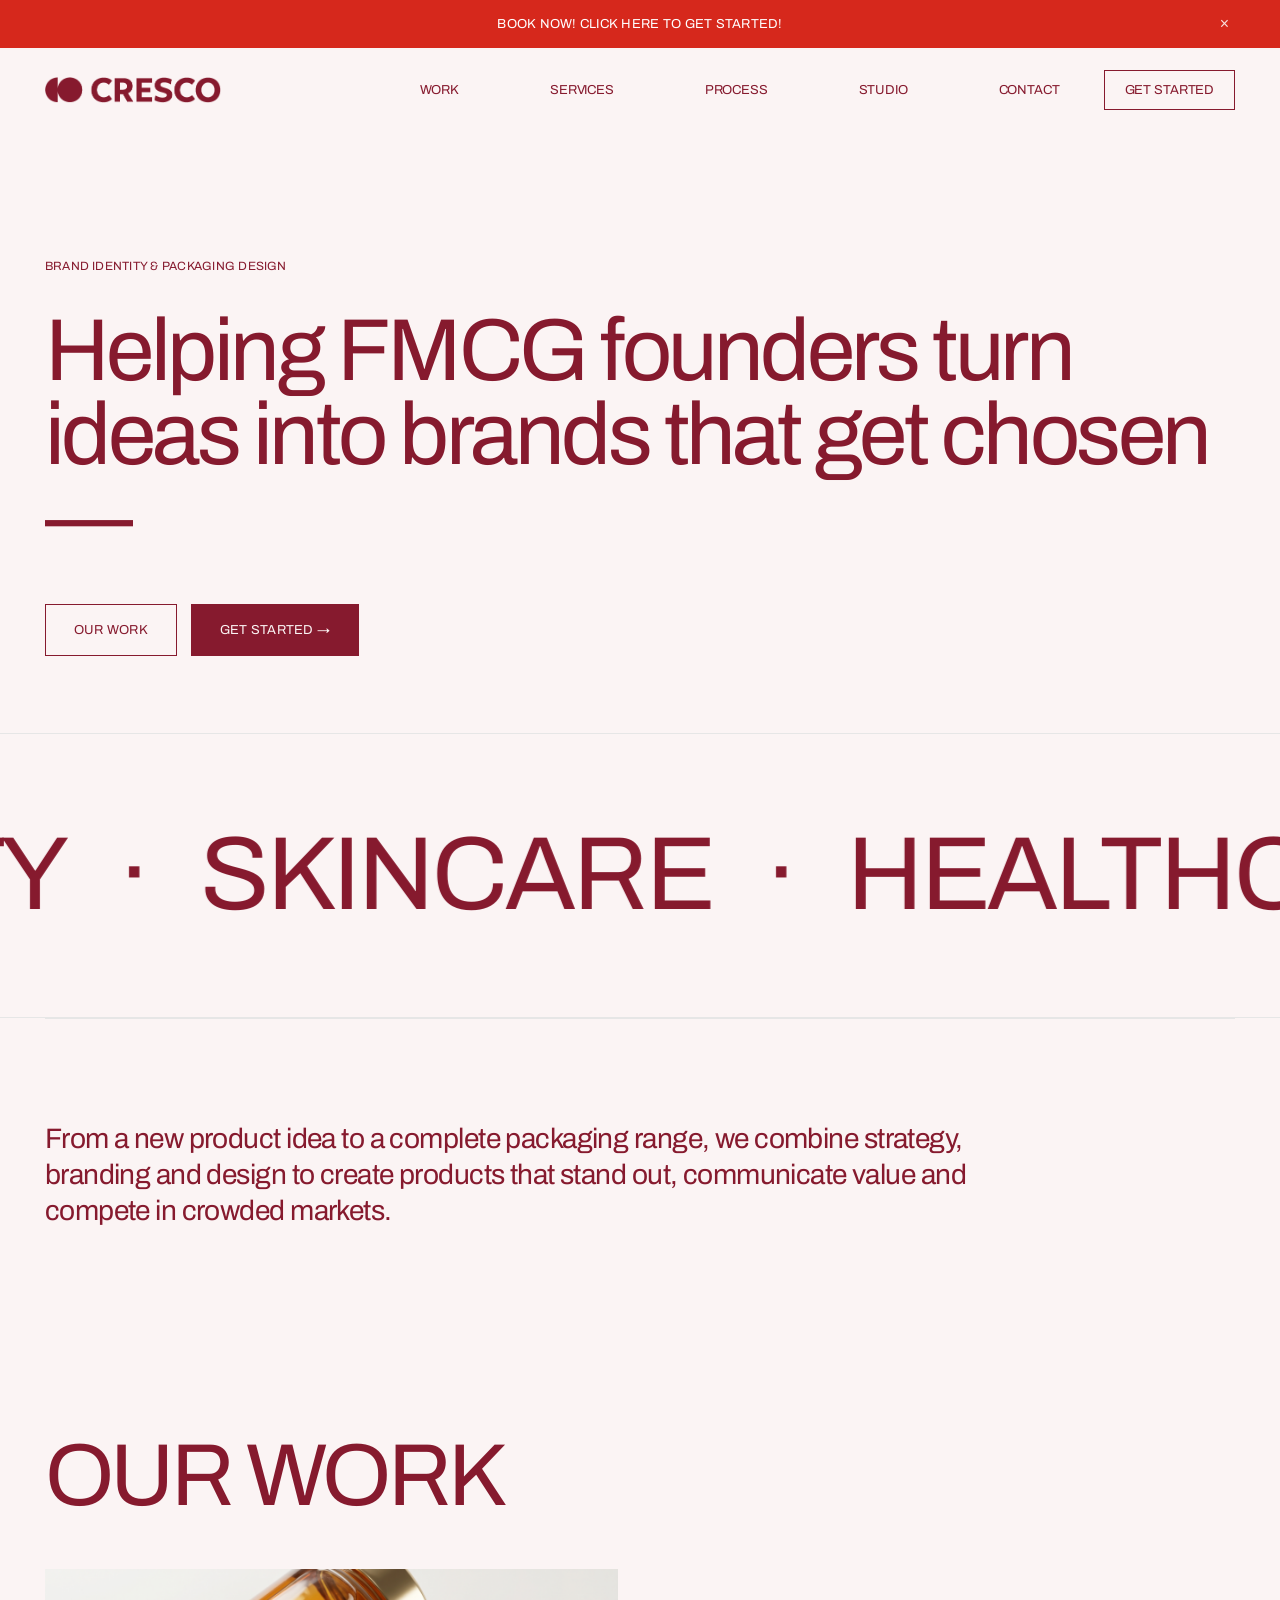
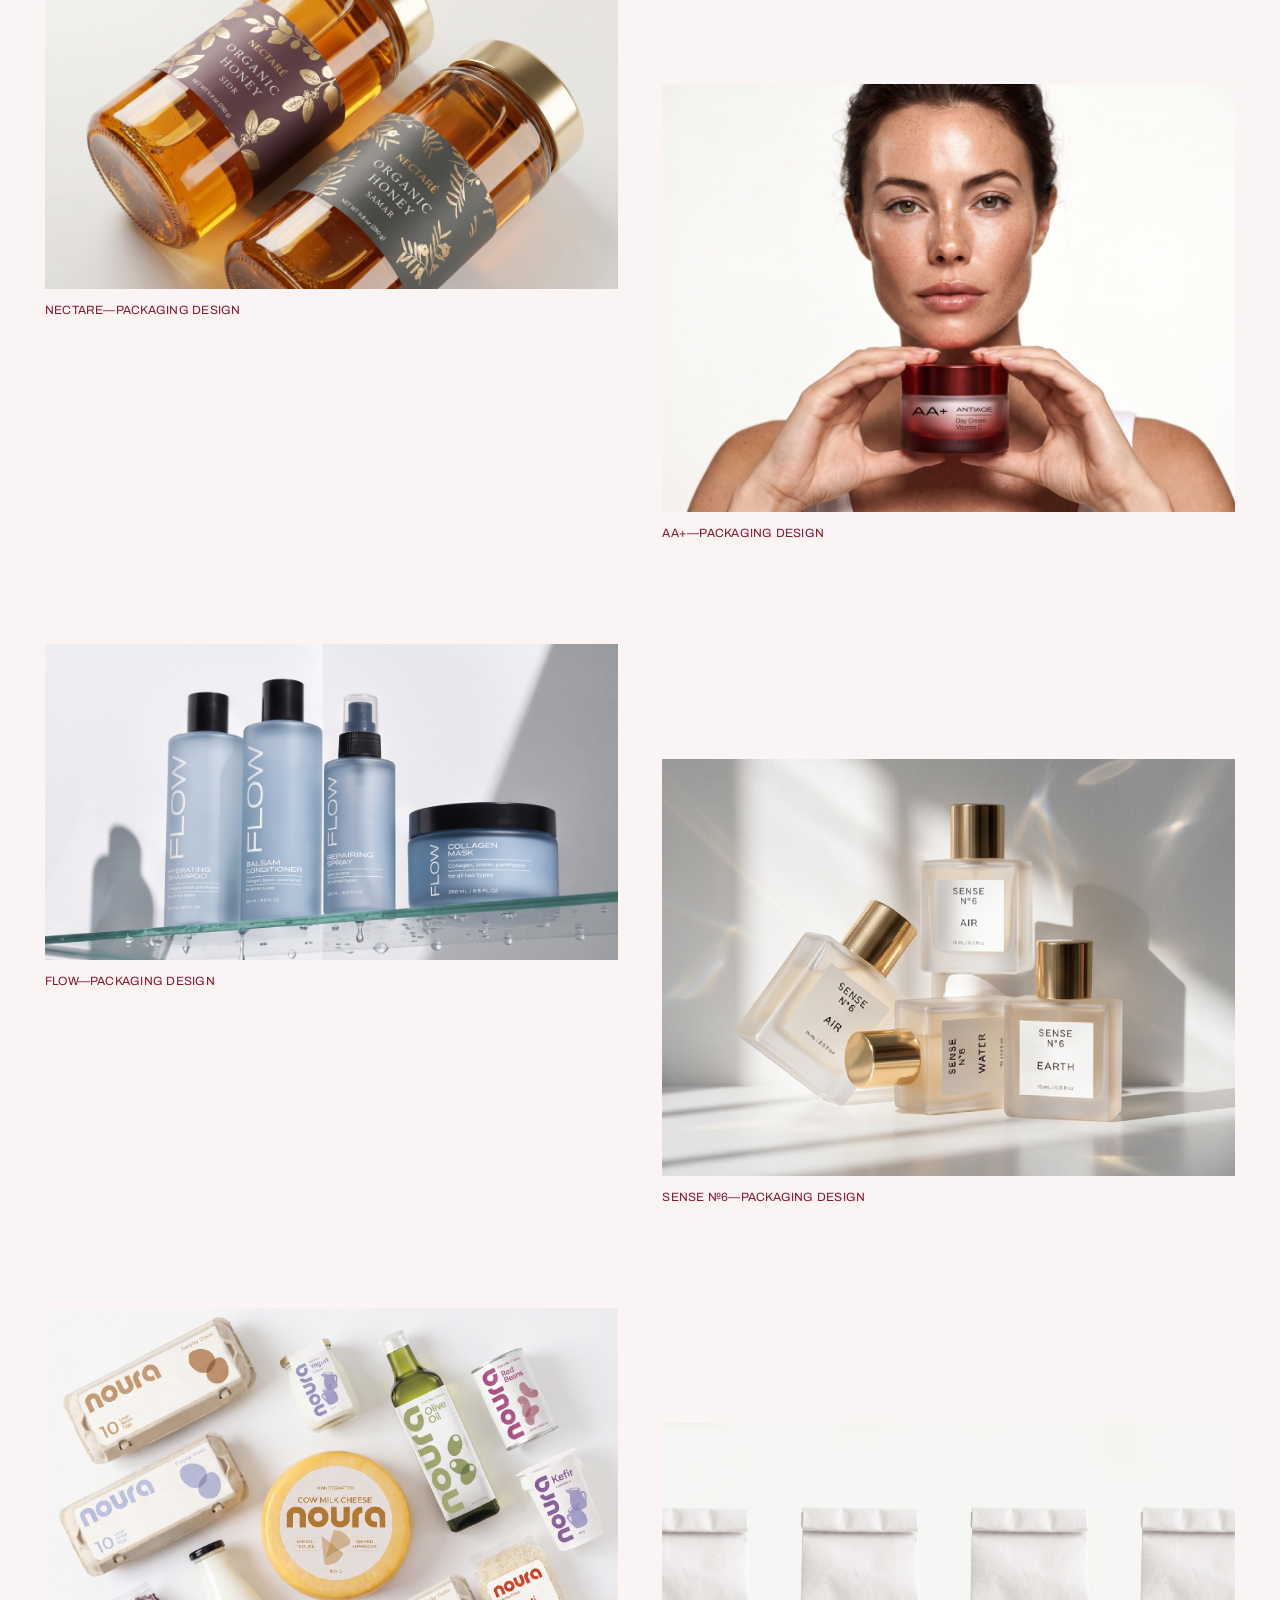
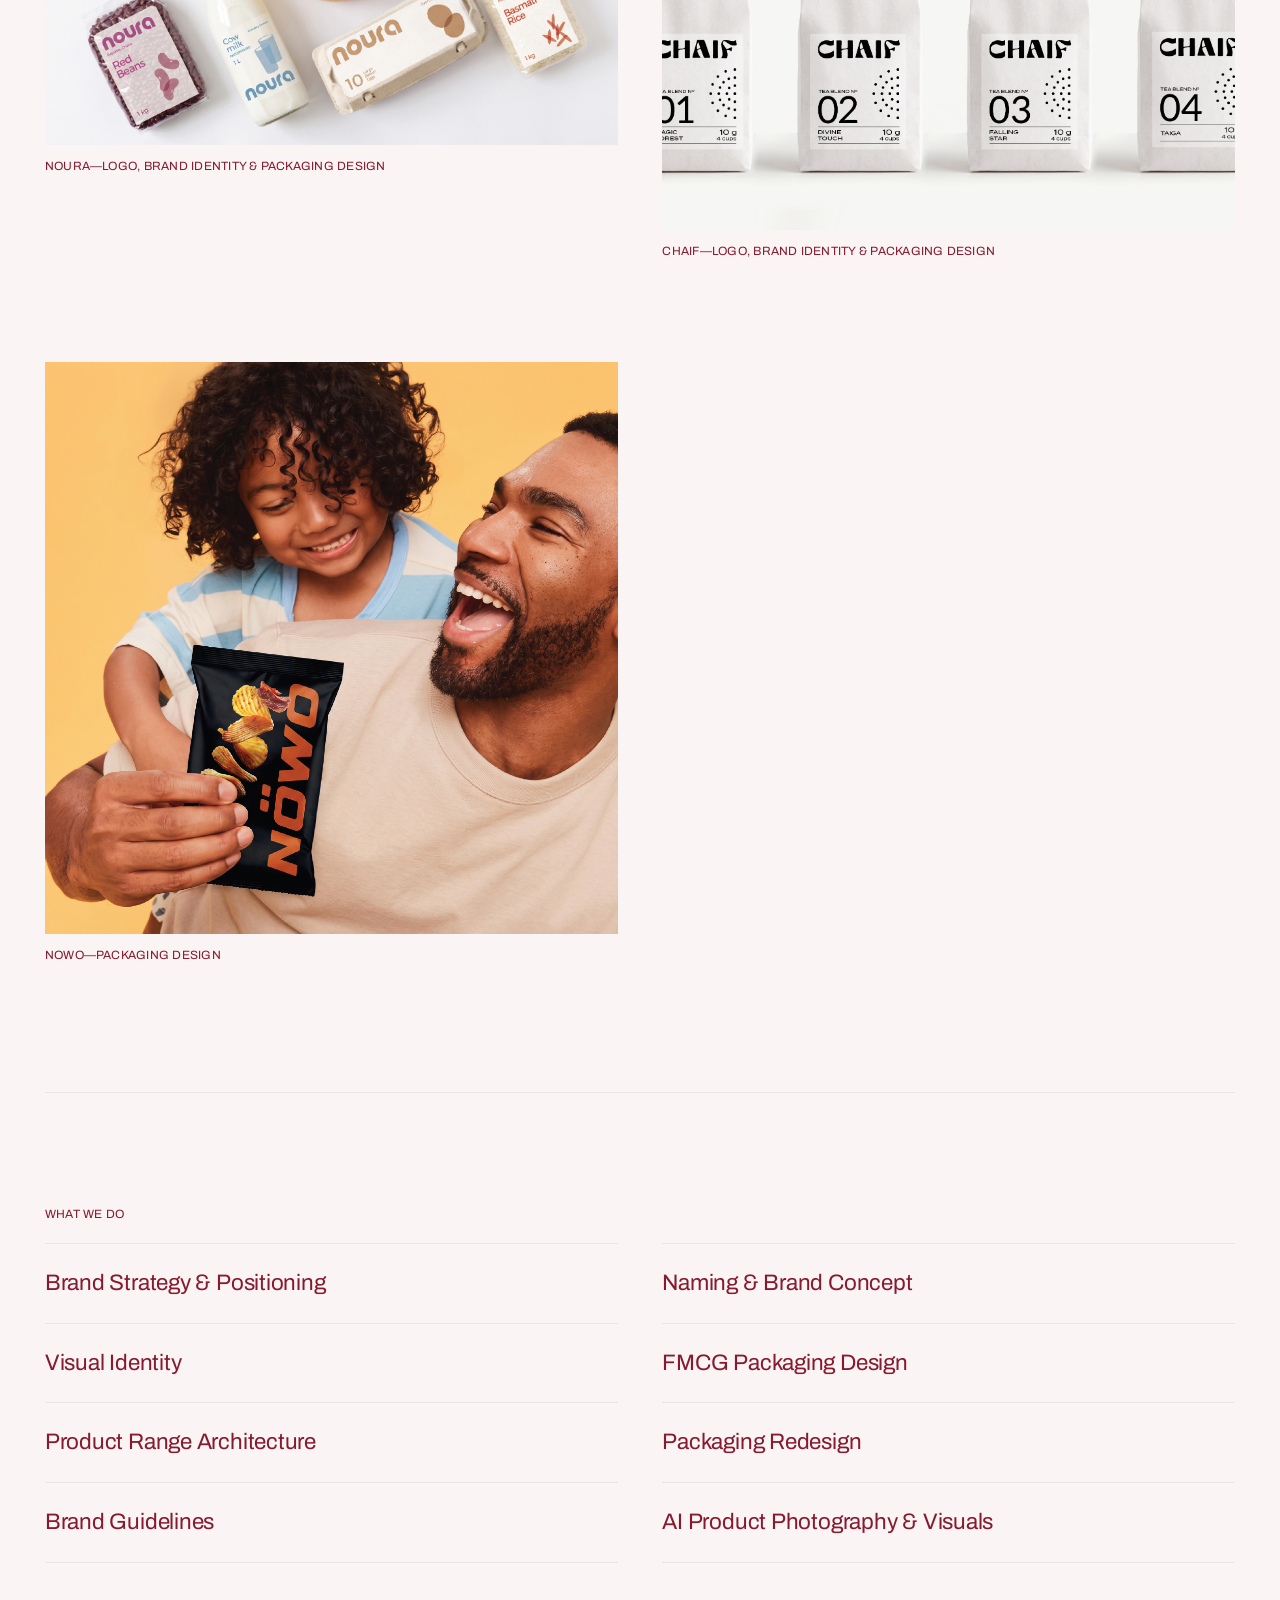
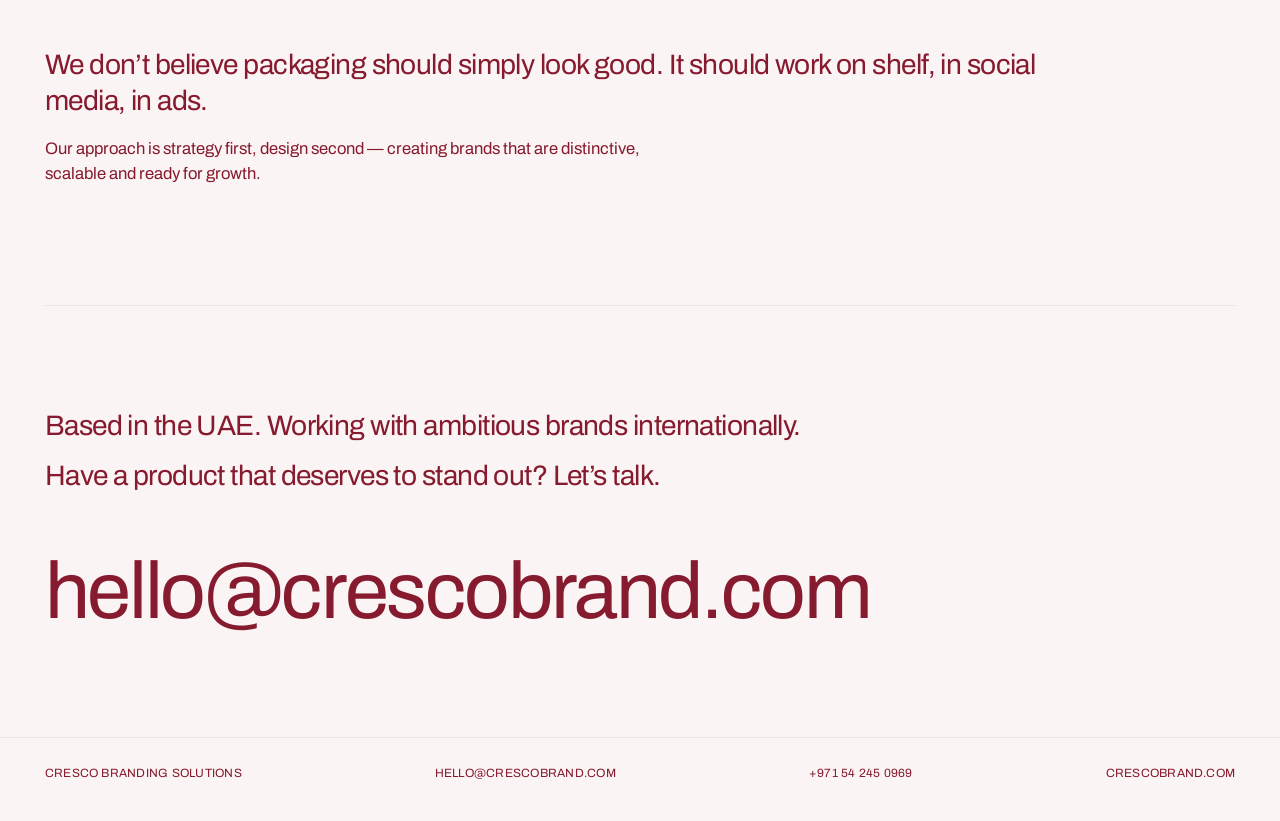
==== commit 30125a7d: "Change hero label to "Brand Identity & Packaging Design" Co-Authored-By: Claude Sonnet 5.5 <noreply@" ====
--- a/index.html
+++ b/index.html
@@ -55,7 +55,7 @@
 
 <main>
   <section class="wrap hero">
-    <p class="meta muted reveal">Brand Strategy, Design &amp; Packaging</p>
+    <p class="meta muted reveal">Brand Identity &amp; Packaging Design</p>
     <h1 class="display hero__lead type">Helping FMCG founders turn ideas into brands that get chosen — on shelf and online.</h1>
     <div class="hero__ctas reveal">
       <a class="btn btn--outline" href="#work">Our Work</a>
--- a/css/style.css
+++ b/css/style.css
@@ -6,9 +6,9 @@
    ========================================================================== */
 
 :root {
-  --bg: #fbf5f4;
-  --fg: #af0637;
-  --muted: #af0637;
+  --bg: #fbf4f4;
+  --fg: #861a2e;
+  --muted: #861a2e;
   --rule: #e6e6e6;
 
   --gutter: clamp(20px, 3.5vw, 56px);
@@ -228,7 +228,7 @@
   padding-bottom: clamp(40px, 6vw, 80px);
 }
 
-.hero__lead { margin-top: clamp(20px, 3vw, 34px); }
+.hero__lead { margin-top: clamp(20px, 3vw, 34px); text-transform: none; }
 
 /* --------------------------------------------------------- type anim --- */
 
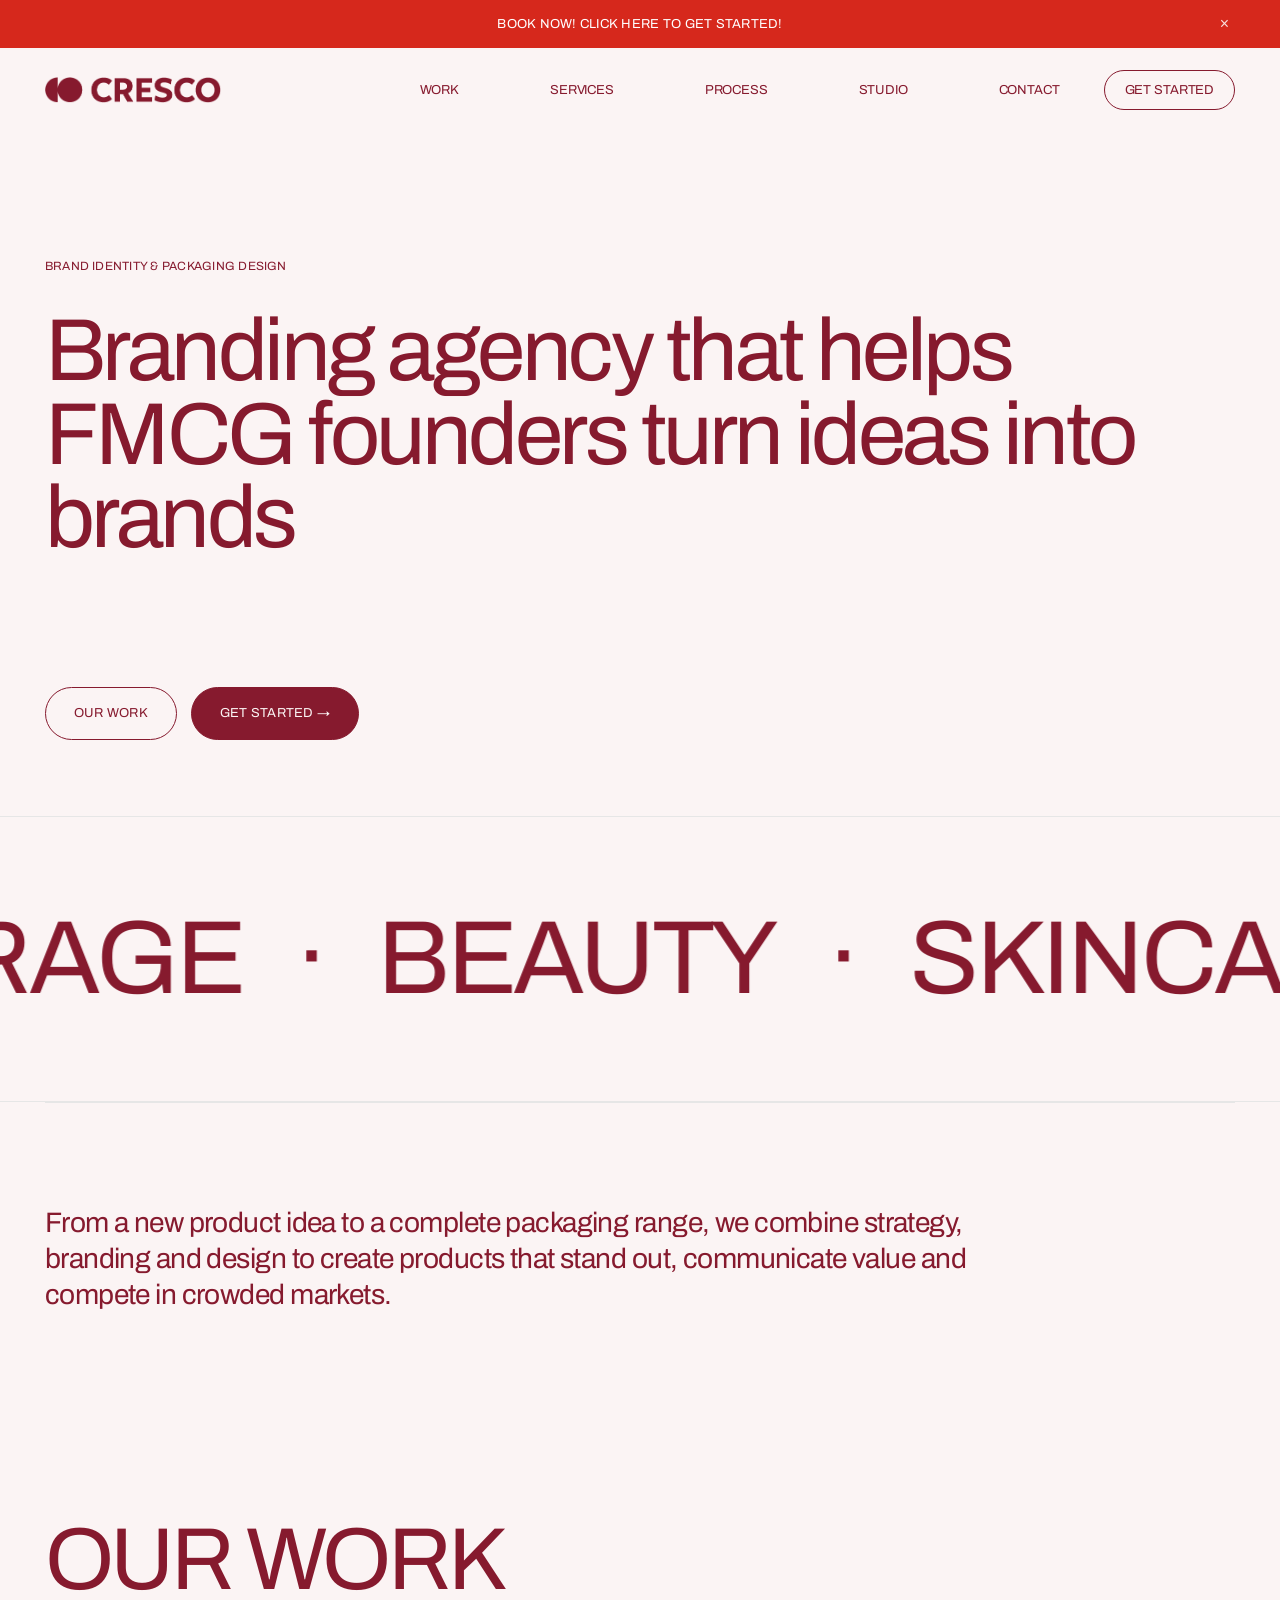
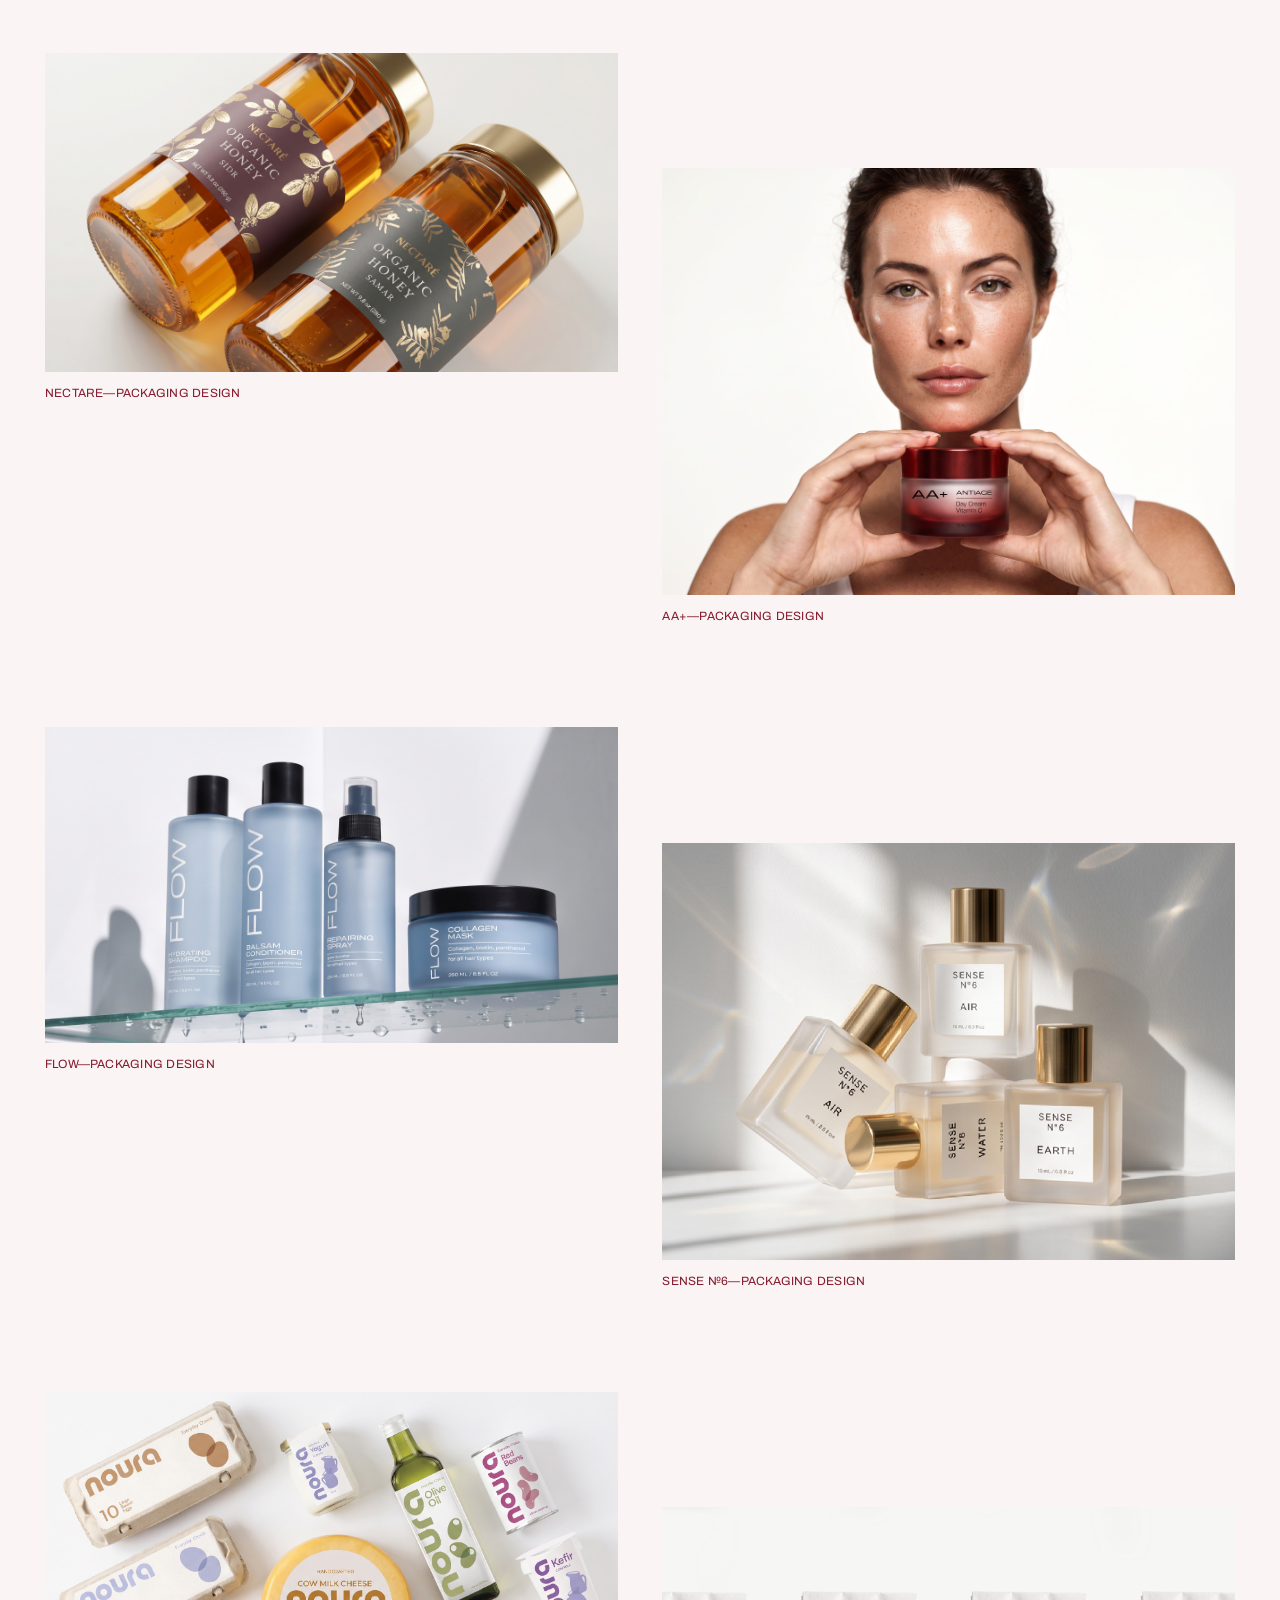
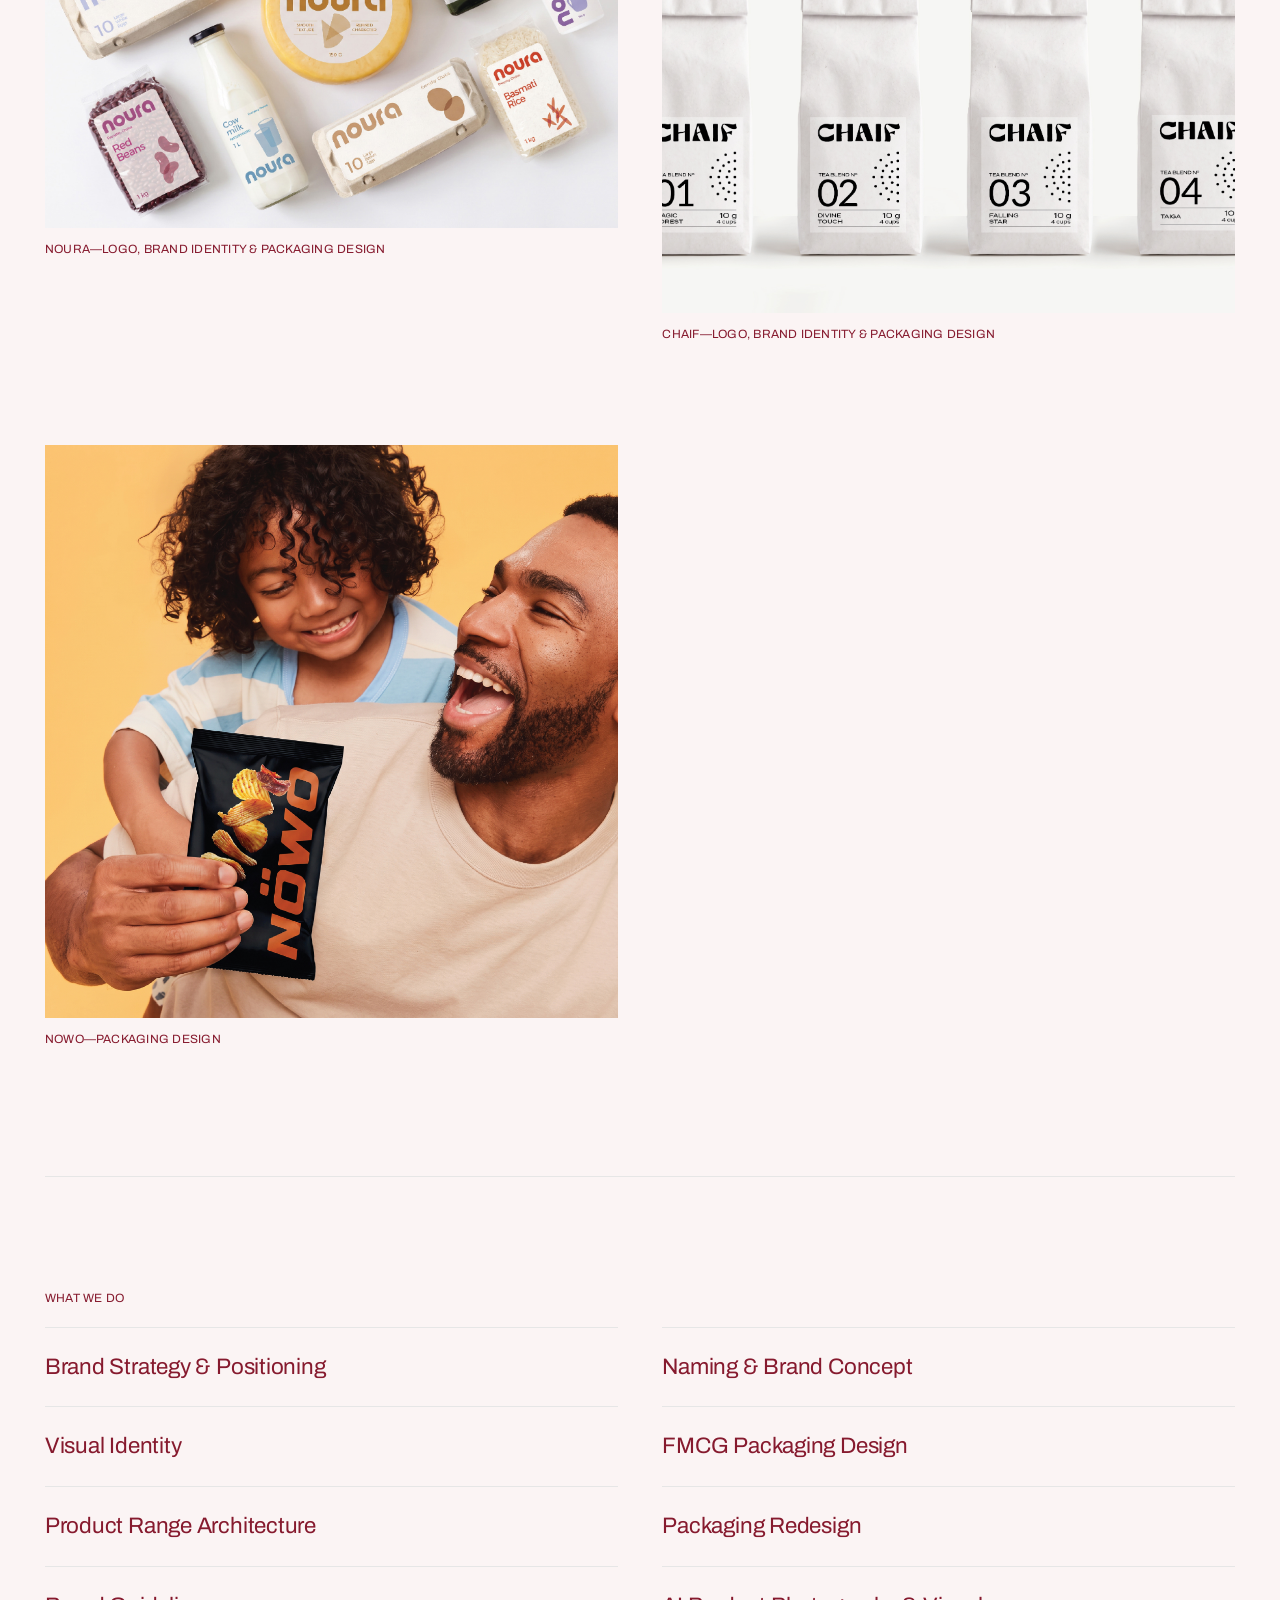
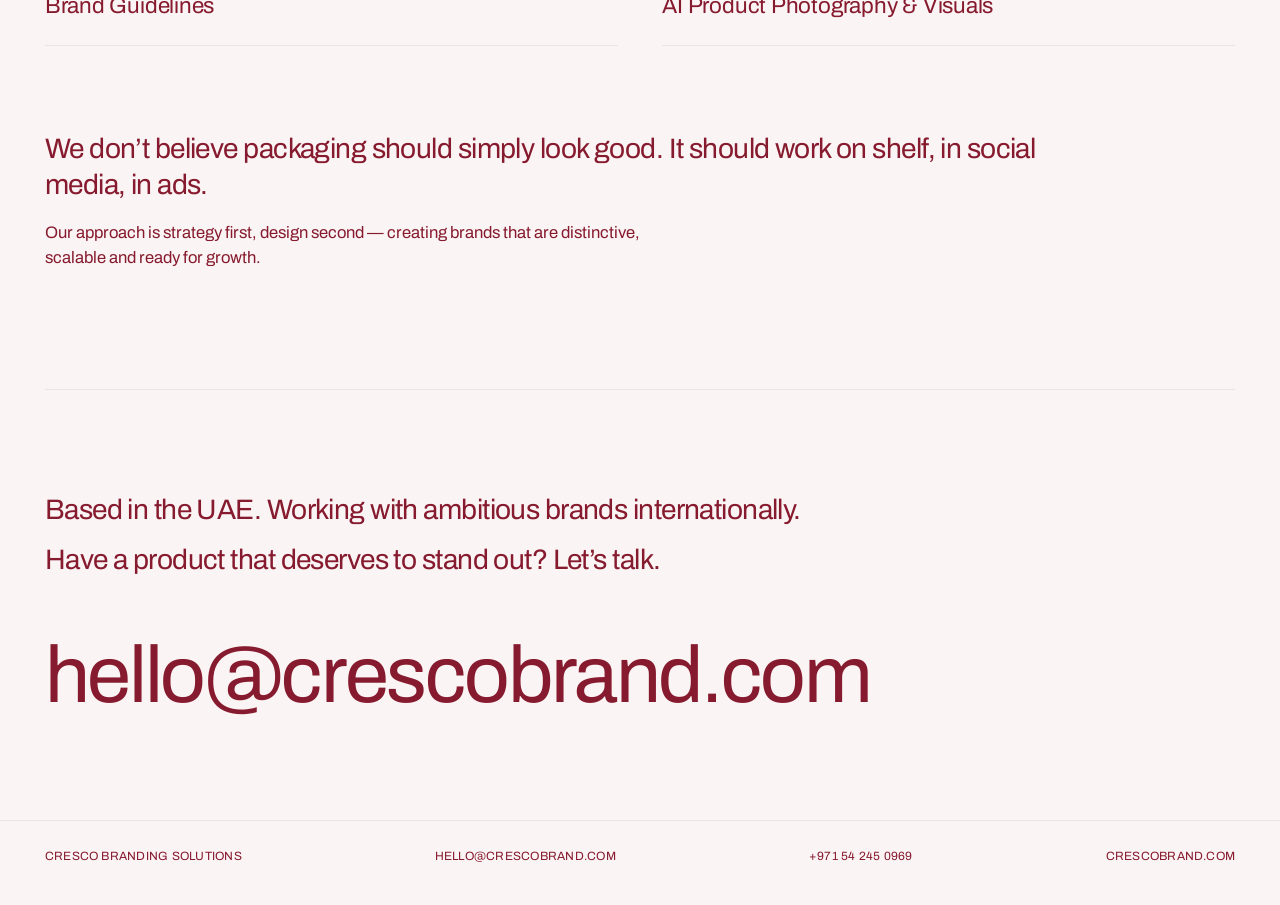
==== commit 34908f81: "Hero heading: "Branding agency that helps FMCG founders..." Co-Authored-By: Claude Sonnet 5.5 <norep" ====
--- a/index.html
+++ b/index.html
@@ -56,7 +56,7 @@
 <main>
   <section class="wrap hero">
     <p class="meta muted reveal">Brand Identity &amp; Packaging Design</p>
-    <h1 class="display hero__lead type">Helping FMCG founders turn ideas into brands that get chosen — on shelf and online.</h1>
+    <h1 class="display hero__lead type">Branding agency that helps FMCG founders turn ideas into brands that get chosen — on shelf and online.</h1>
     <div class="hero__ctas reveal">
       <a class="btn btn--outline" href="#work">Our Work</a>
       <a class="btn btn--solid" href="contact.html">Get Started &#8594;</a>
--- a/css/style.css
+++ b/css/style.css
@@ -169,6 +169,7 @@
 
 .nav__cta {
   flex-shrink: 0;
+  border-radius: 999px;
   margin-left: 20px;
   padding: 9px 20px;
   background: var(--bg);
@@ -269,6 +270,7 @@
 }
 
 .btn {
+  border-radius: 999px;
   display: inline-flex;
   align-items: center;
   gap: 10px;
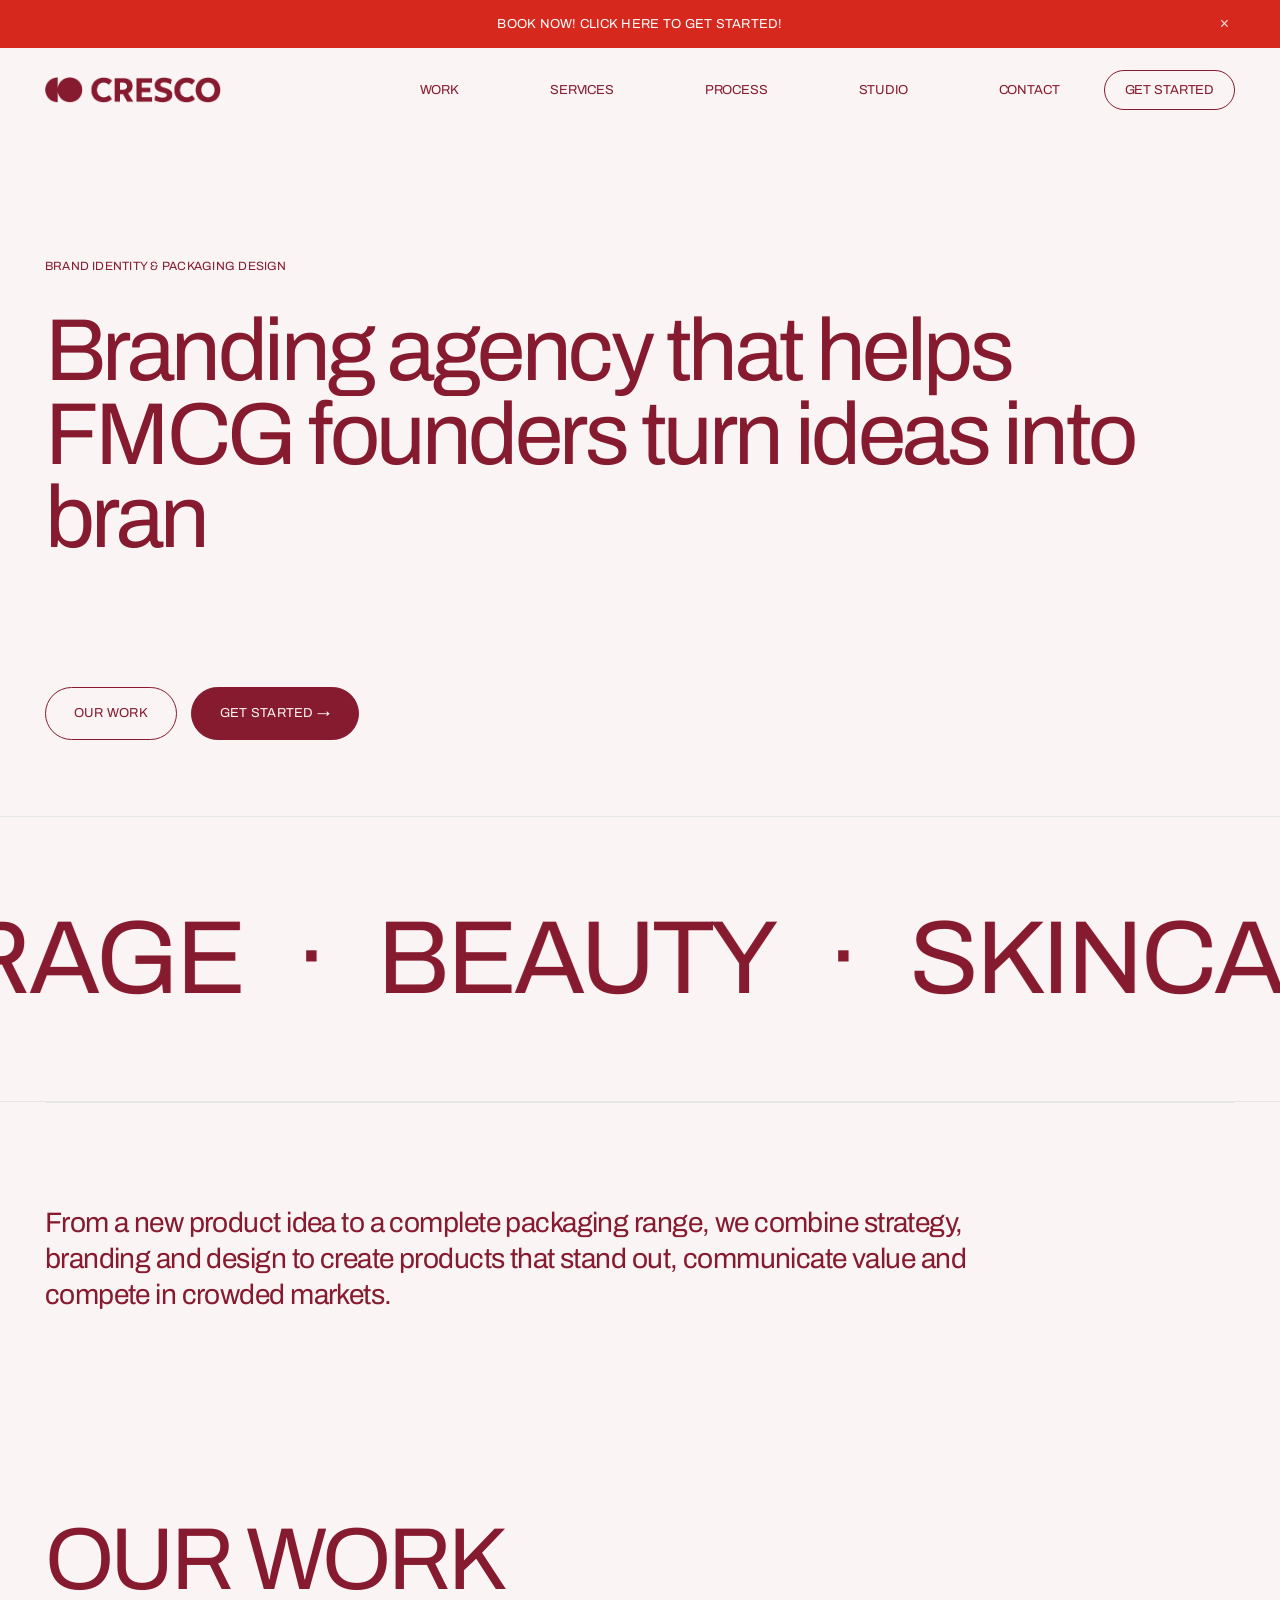
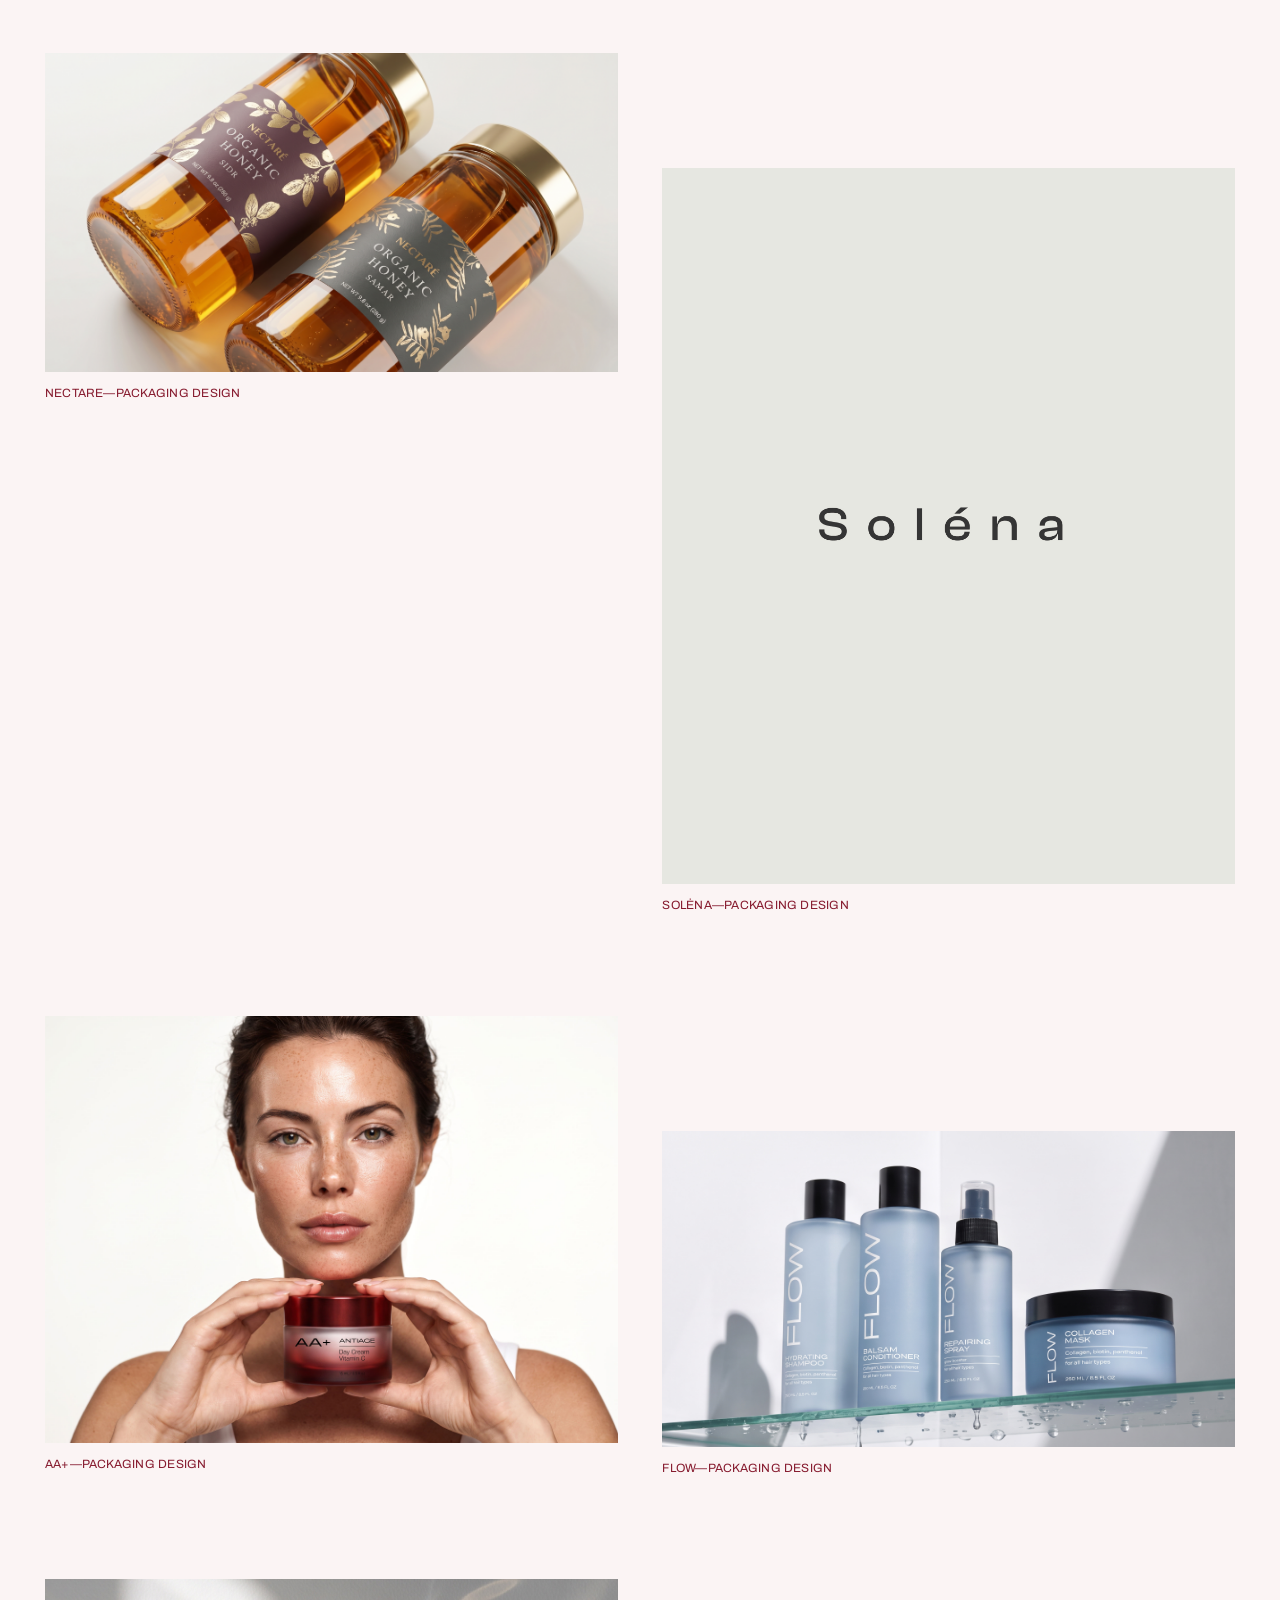
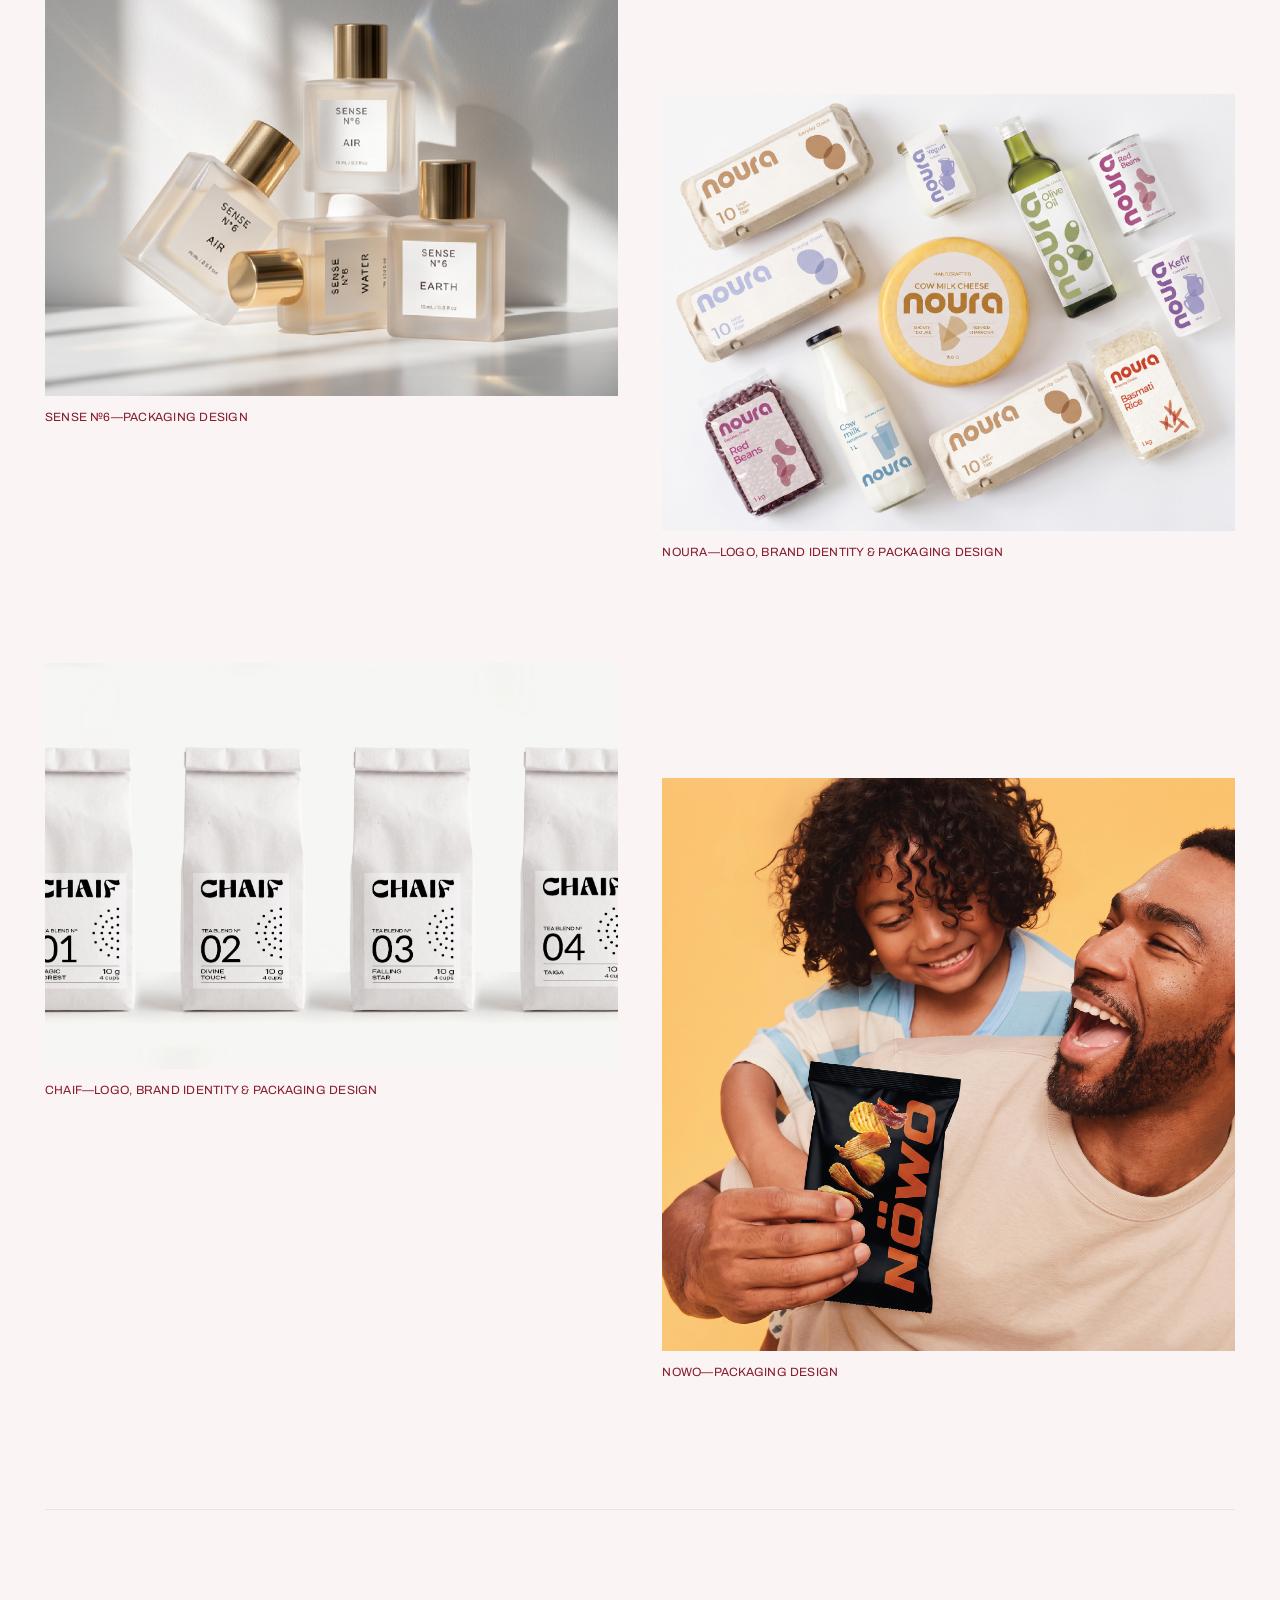
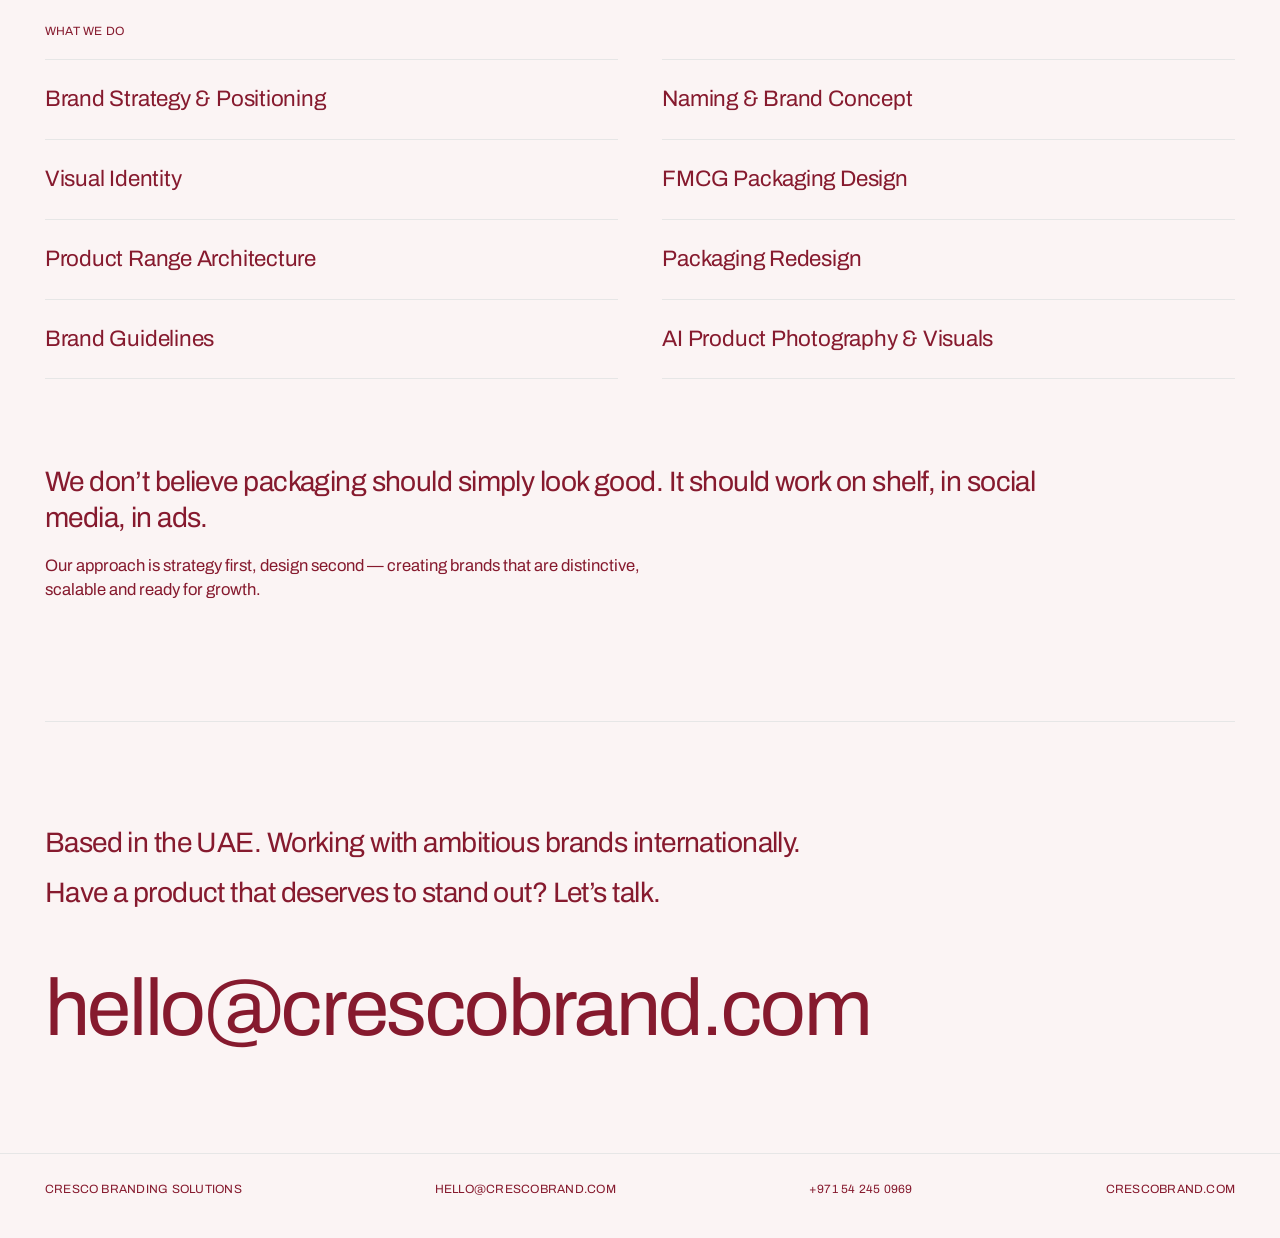
==== commit 1f3234b1: "Restore Solena case study with new 27-image set Co-Authored-By: Claude Sonnet 5.5 <noreply@anthropic" ====
--- a/index.html
+++ b/index.html
@@ -8,7 +8,7 @@
 <meta property="og:title" content="Cresco Branding Solutions — Packaging Design">
 <meta property="og:description" content="Cresco is a strategic branding agency specialising in FMCG packaging design, brand strategy and visual identity.">
 <meta property="og:type" content="website">
-<meta property="og:image" content="images/work/nectare/01.jpg">
+<meta property="og:image" content="images/work/solena/01.jpg">
 <link rel="icon" type="image/png" href="images/favicon.png">
 <link rel="preconnect" href="https://fonts.googleapis.com">
 <link rel="preconnect" href="https://fonts.gstatic.com" crossorigin>
@@ -99,6 +99,10 @@
       <span class="tile__frame"><img src="images/work/nectare/01.jpg" alt="Nectare organic honey packaging" loading="lazy"></span>
       <span class="tile__caption meta">Nectare&#8212;Packaging Design</span>
     </a>
+    <a class="tile reveal" href="work/solena.html">
+      <span class="tile__frame"><img src="images/work/solena/01.jpg" alt="Solėna sun care packaging" loading="lazy"></span>
+      <span class="tile__caption meta">Solėna&#8212;Packaging Design</span>
+    </a>
     <a class="tile reveal" href="work/aa-plus.html">
       <span class="tile__frame"><img src="images/work/aa-plus/01.jpg" alt="AA+ antiage skincare packaging" loading="lazy"></span>
       <span class="tile__caption meta">AA+&#8212;Packaging Design</span>
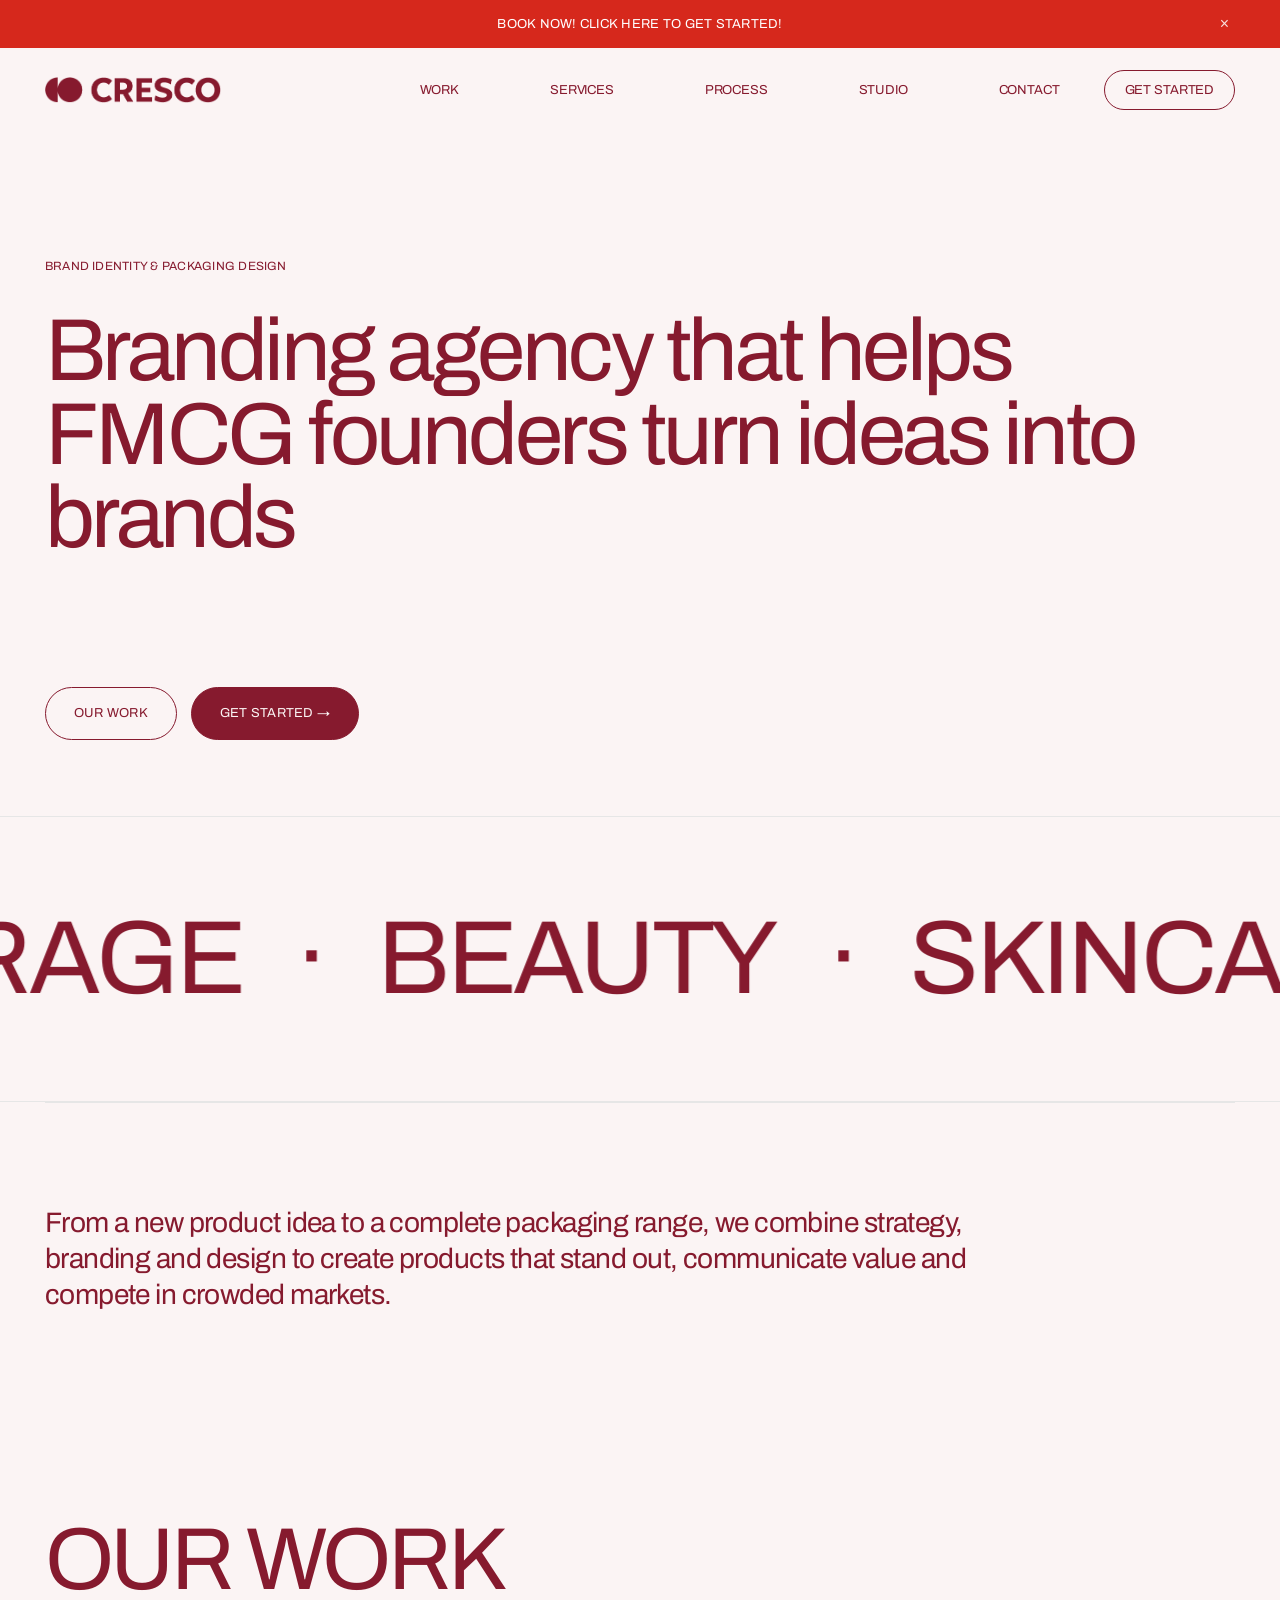
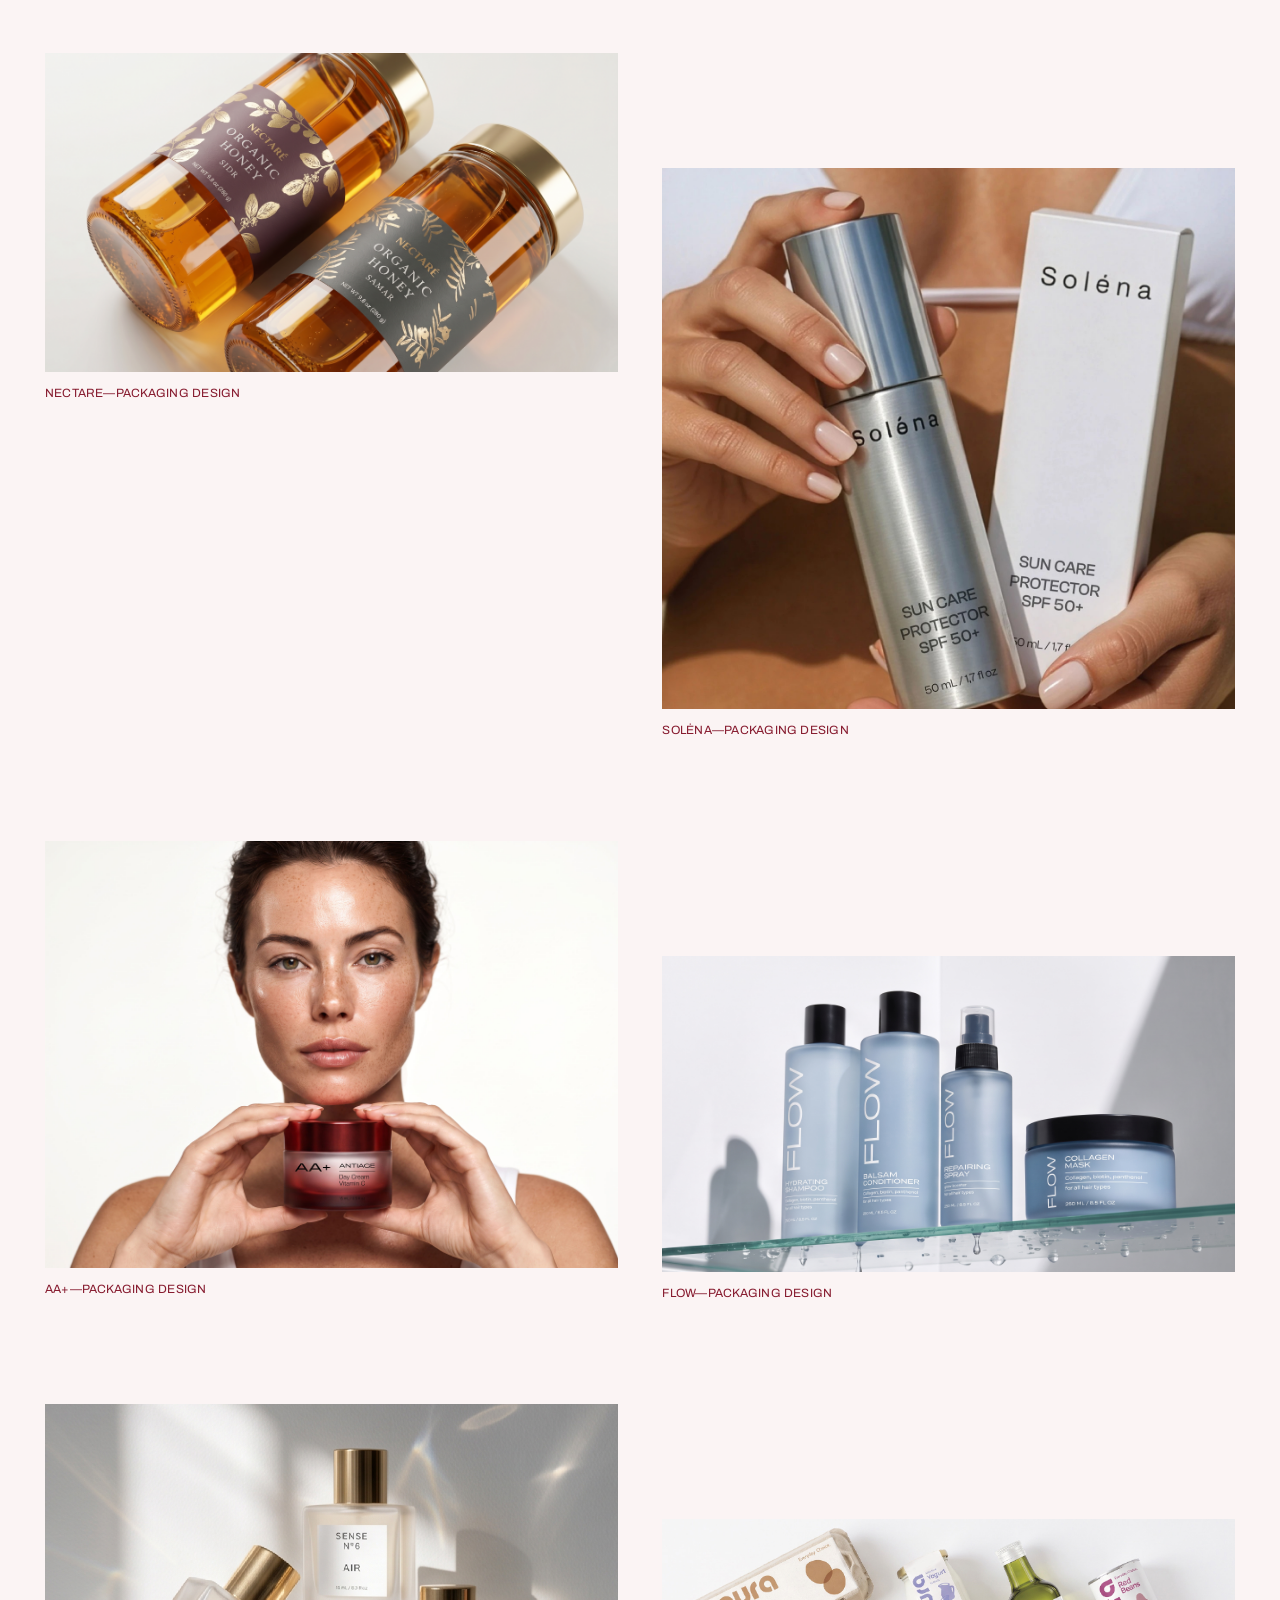
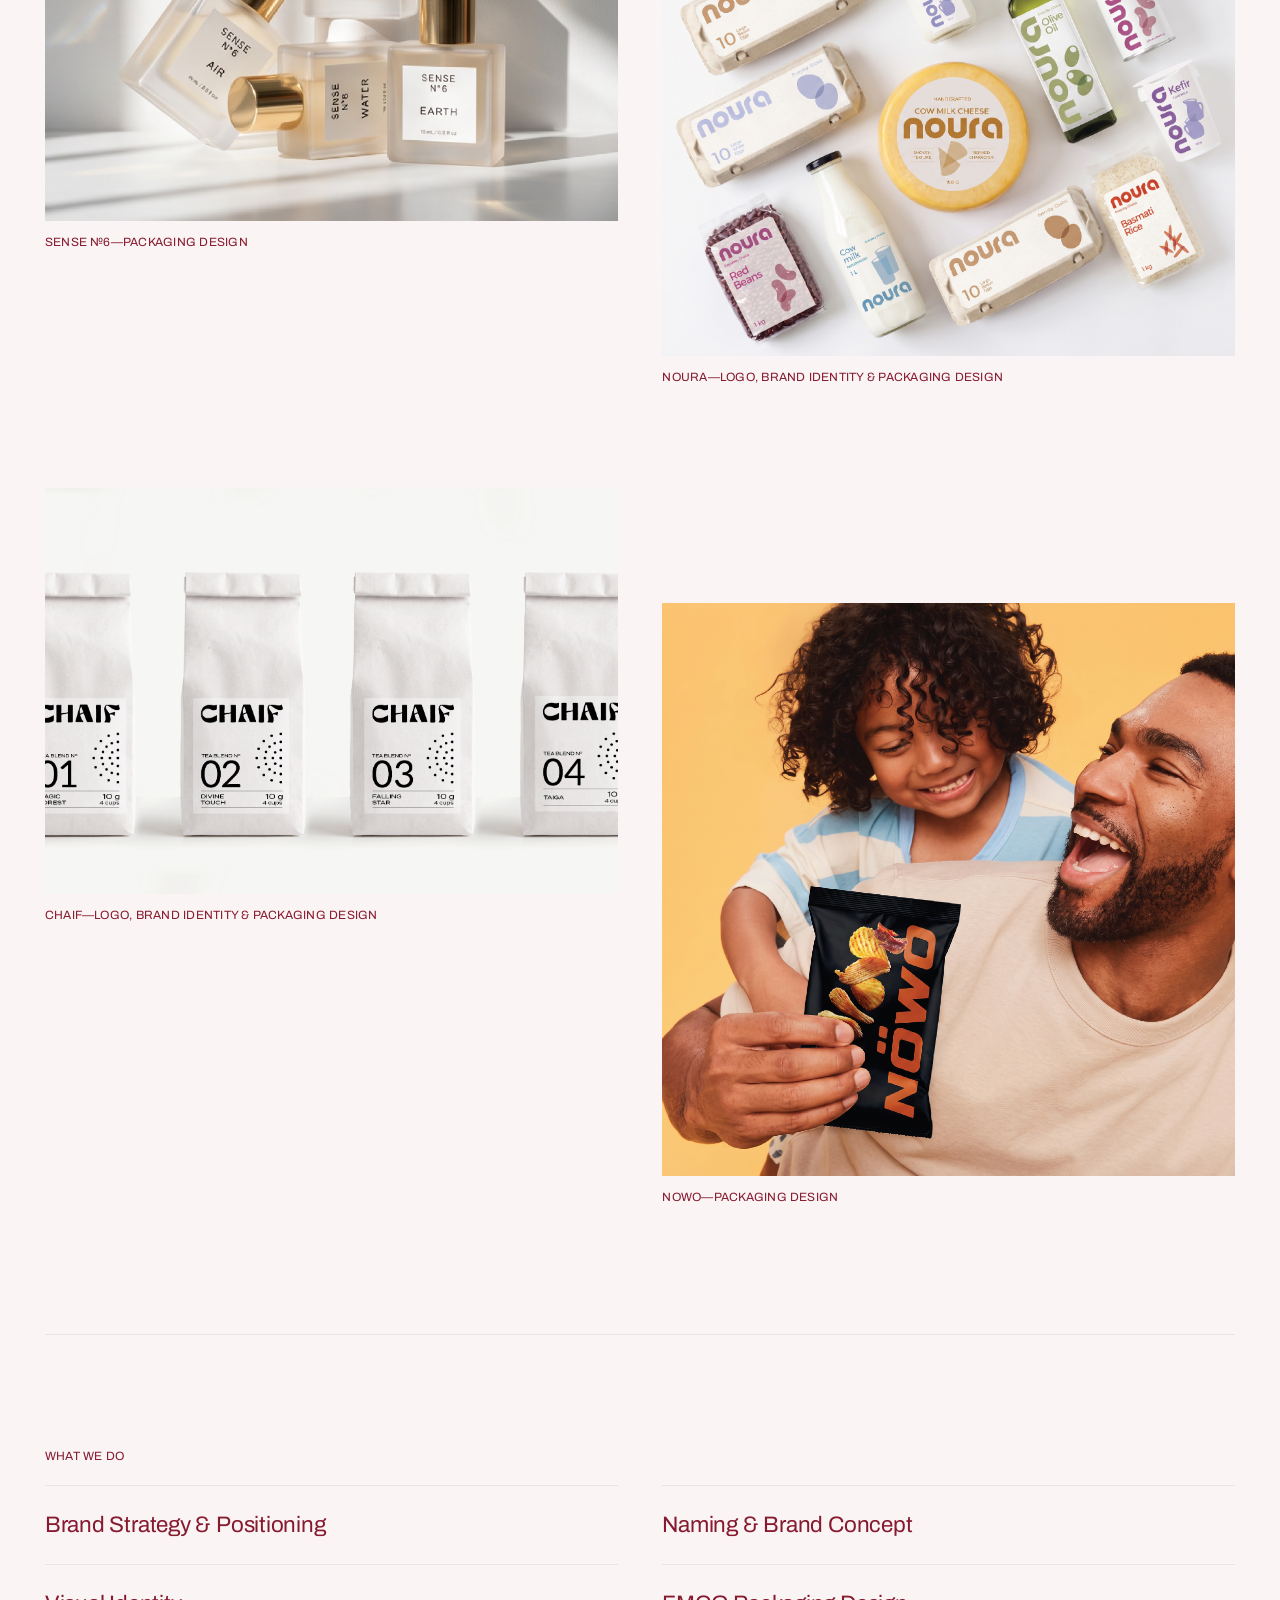
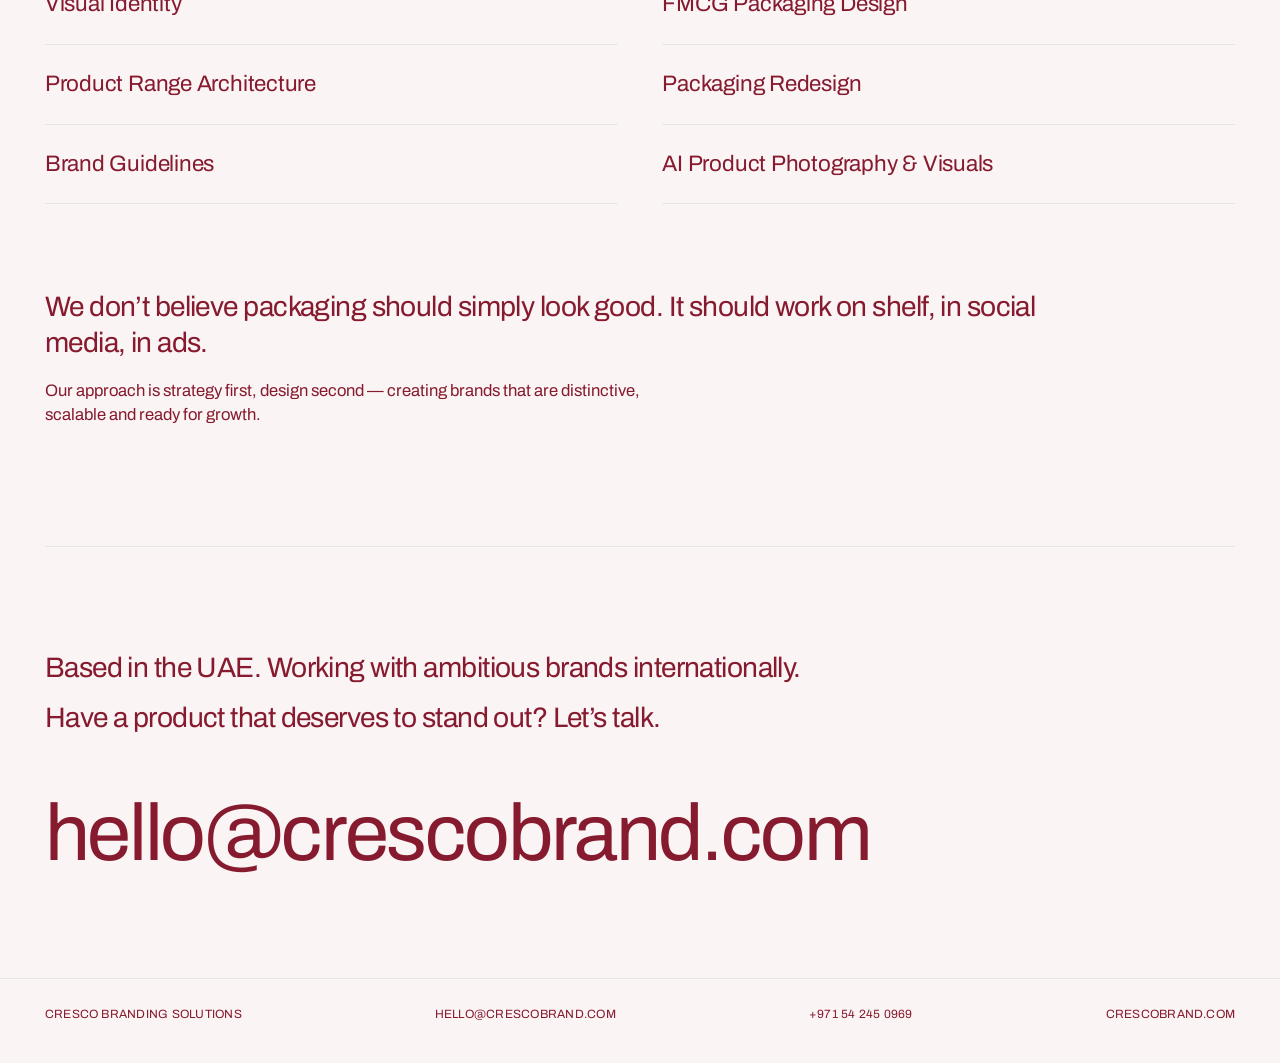
==== commit 88348023: "Use new image as Solena cover Co-Authored-By: Claude Sonnet 5.5 <noreply@anthropic.com>" ====
--- a/index.html
+++ b/index.html
@@ -8,7 +8,7 @@
 <meta property="og:title" content="Cresco Branding Solutions — Packaging Design">
 <meta property="og:description" content="Cresco is a strategic branding agency specialising in FMCG packaging design, brand strategy and visual identity.">
 <meta property="og:type" content="website">
-<meta property="og:image" content="images/work/solena/01.jpg">
+<meta property="og:image" content="images/work/solena/00.jpg">
 <link rel="icon" type="image/png" href="images/favicon.png">
 <link rel="preconnect" href="https://fonts.googleapis.com">
 <link rel="preconnect" href="https://fonts.gstatic.com" crossorigin>
@@ -100,7 +100,7 @@
       <span class="tile__caption meta">Nectare&#8212;Packaging Design</span>
     </a>
     <a class="tile reveal" href="work/solena.html">
-      <span class="tile__frame"><img src="images/work/solena/01.jpg" alt="Solėna sun care packaging" loading="lazy"></span>
+      <span class="tile__frame"><img src="images/work/solena/00.jpg" alt="Solėna sun care packaging" loading="lazy"></span>
       <span class="tile__caption meta">Solėna&#8212;Packaging Design</span>
     </a>
     <a class="tile reveal" href="work/aa-plus.html">
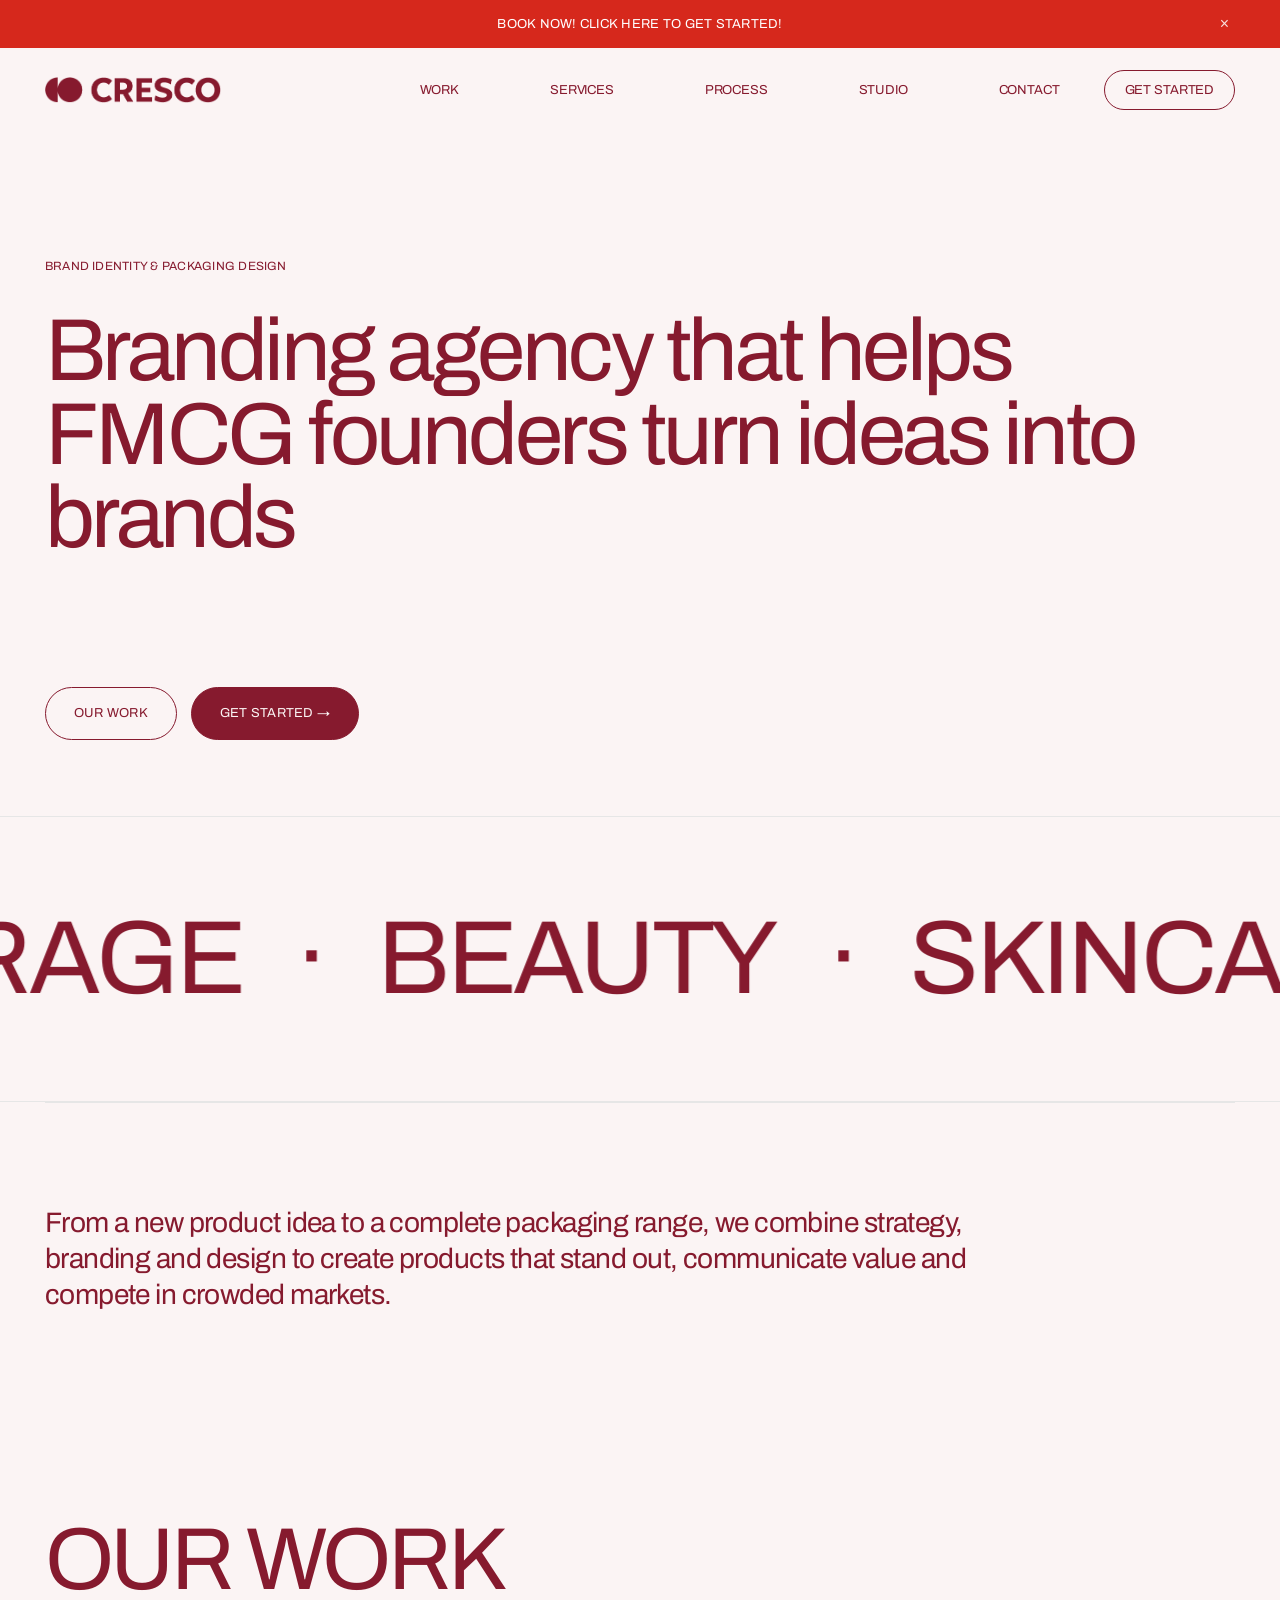
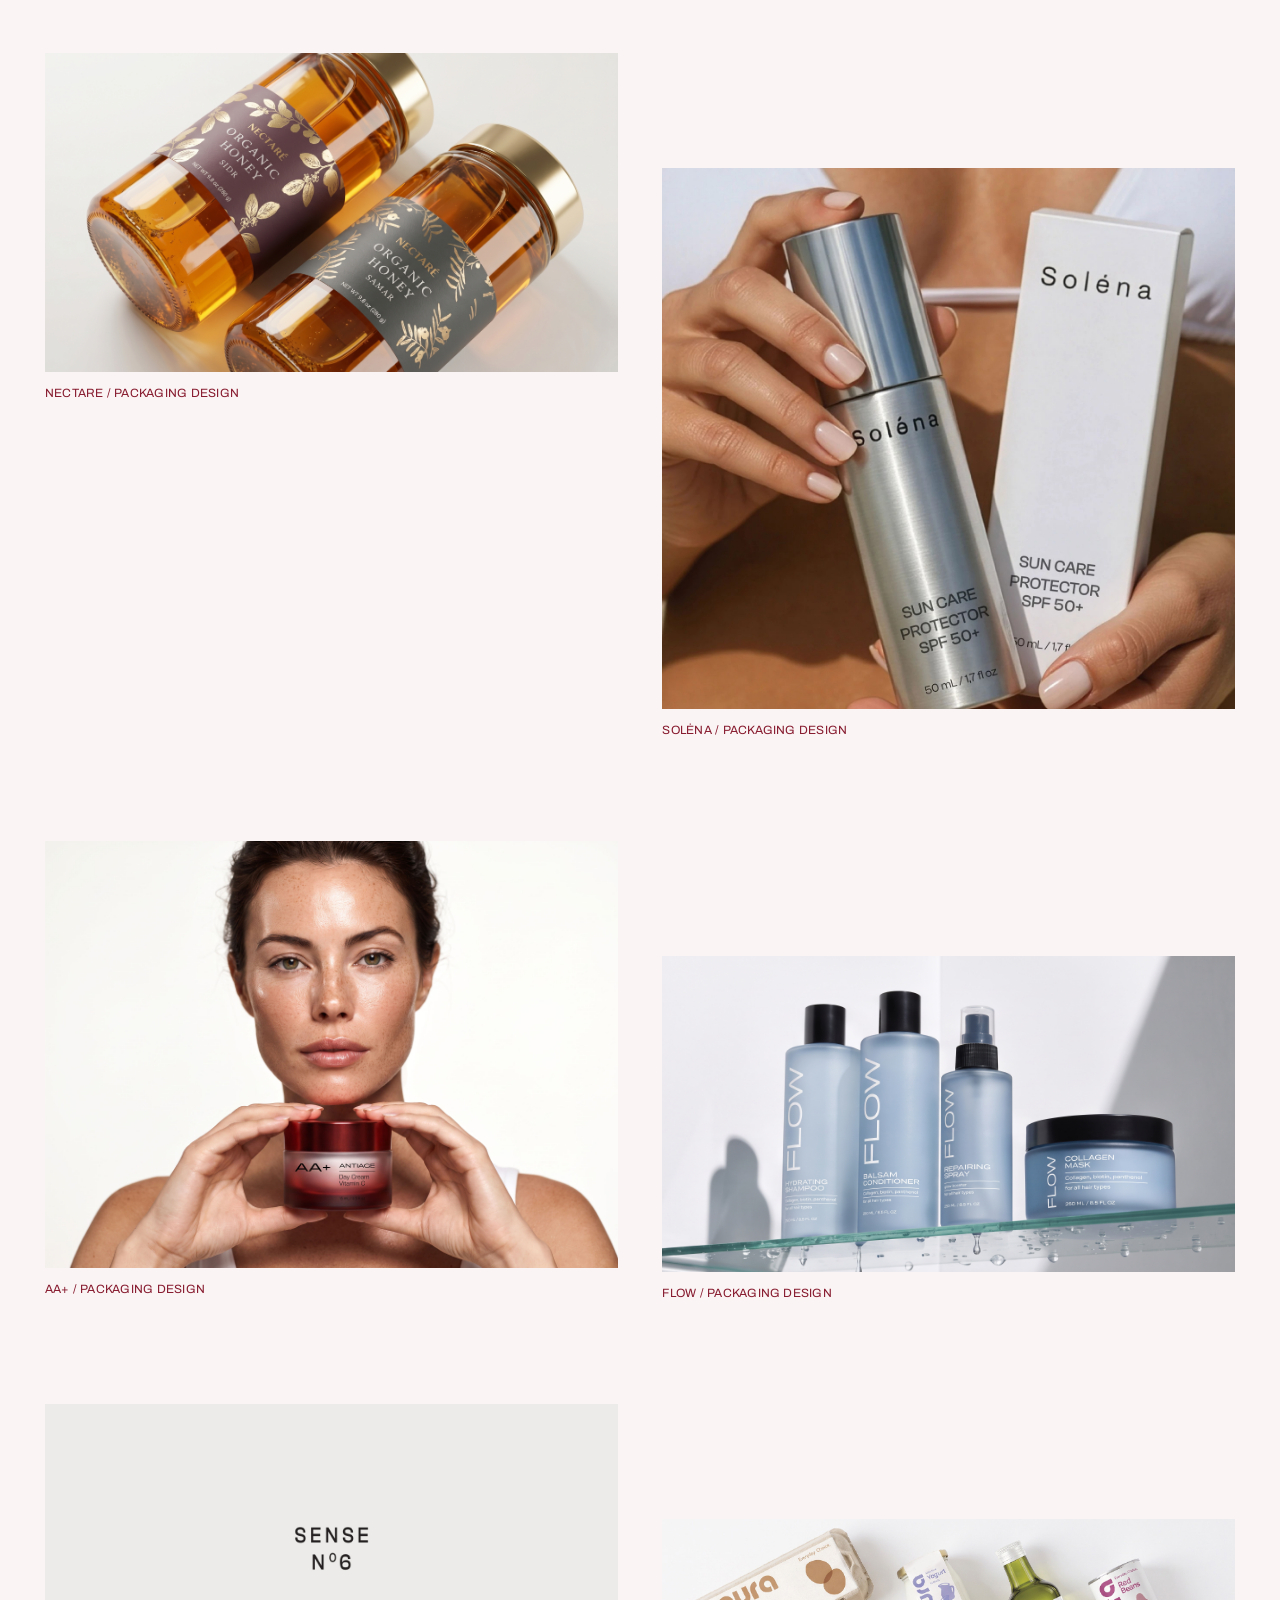
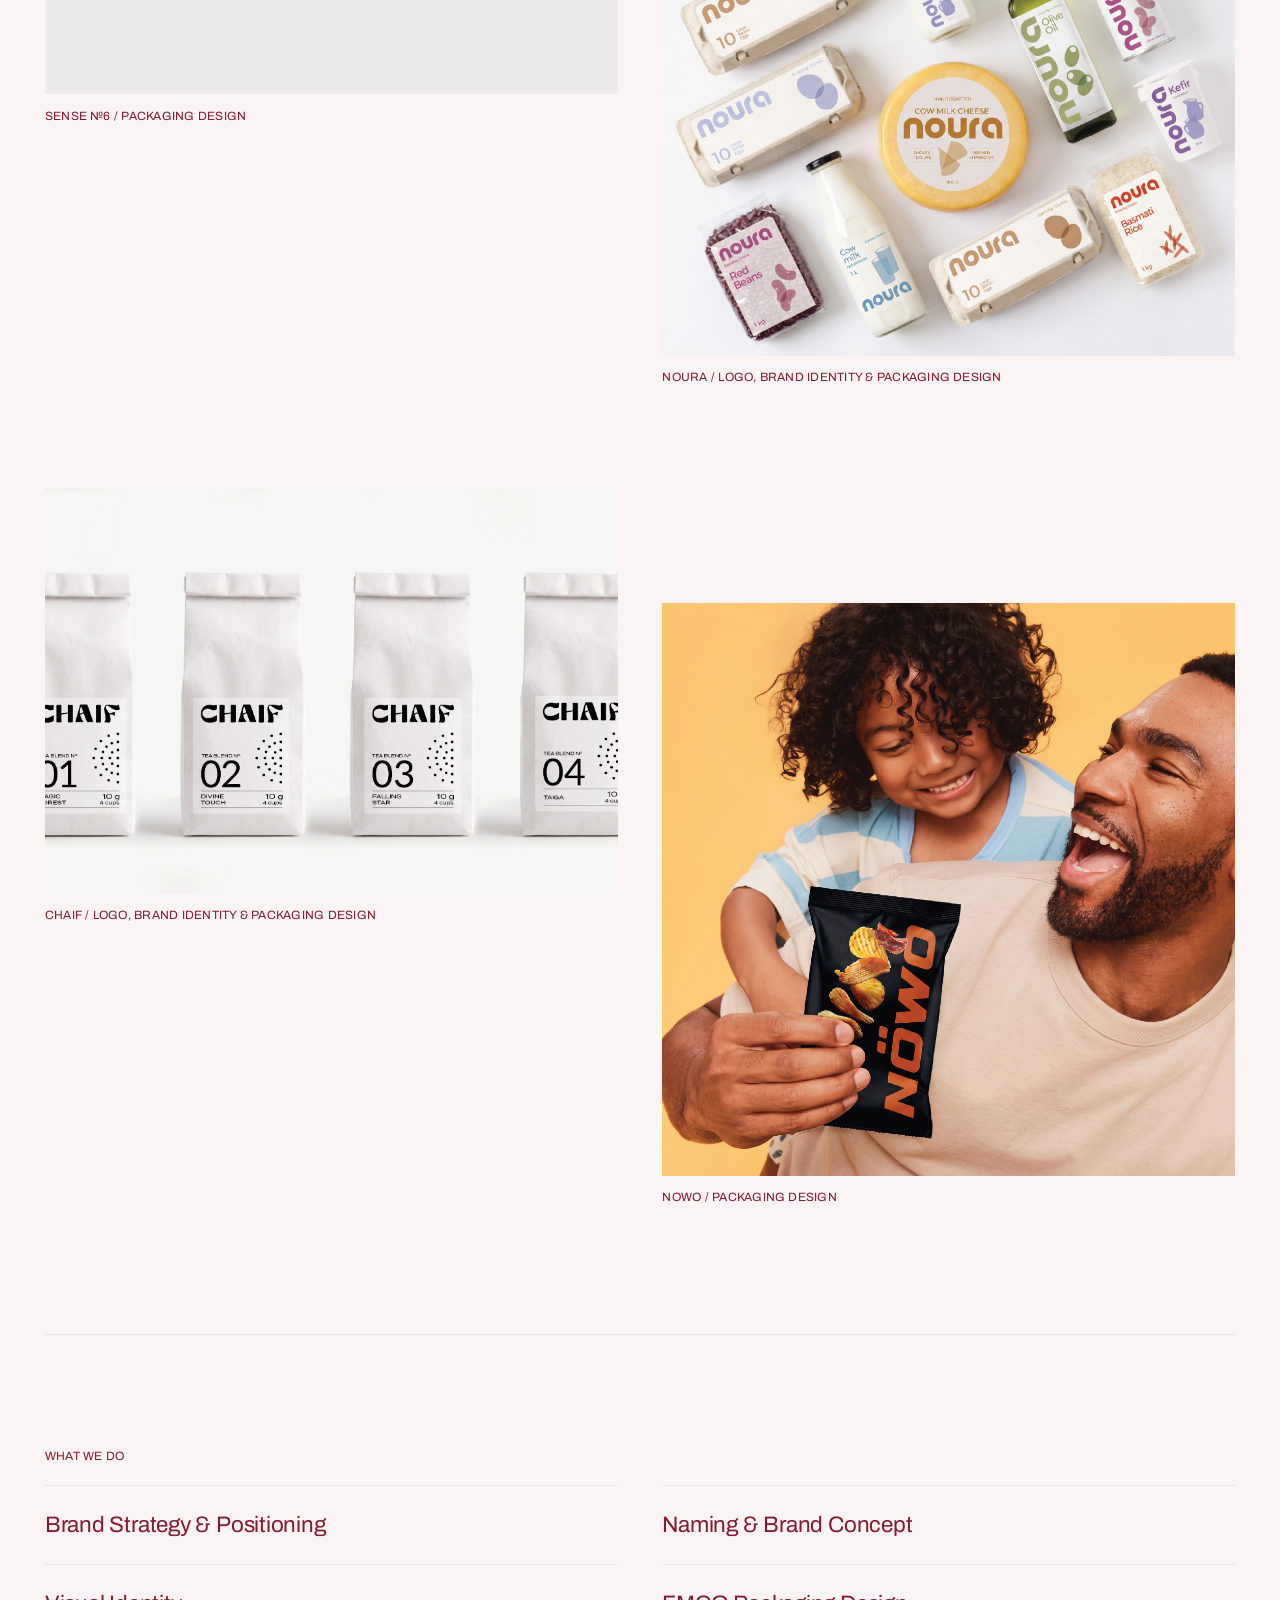
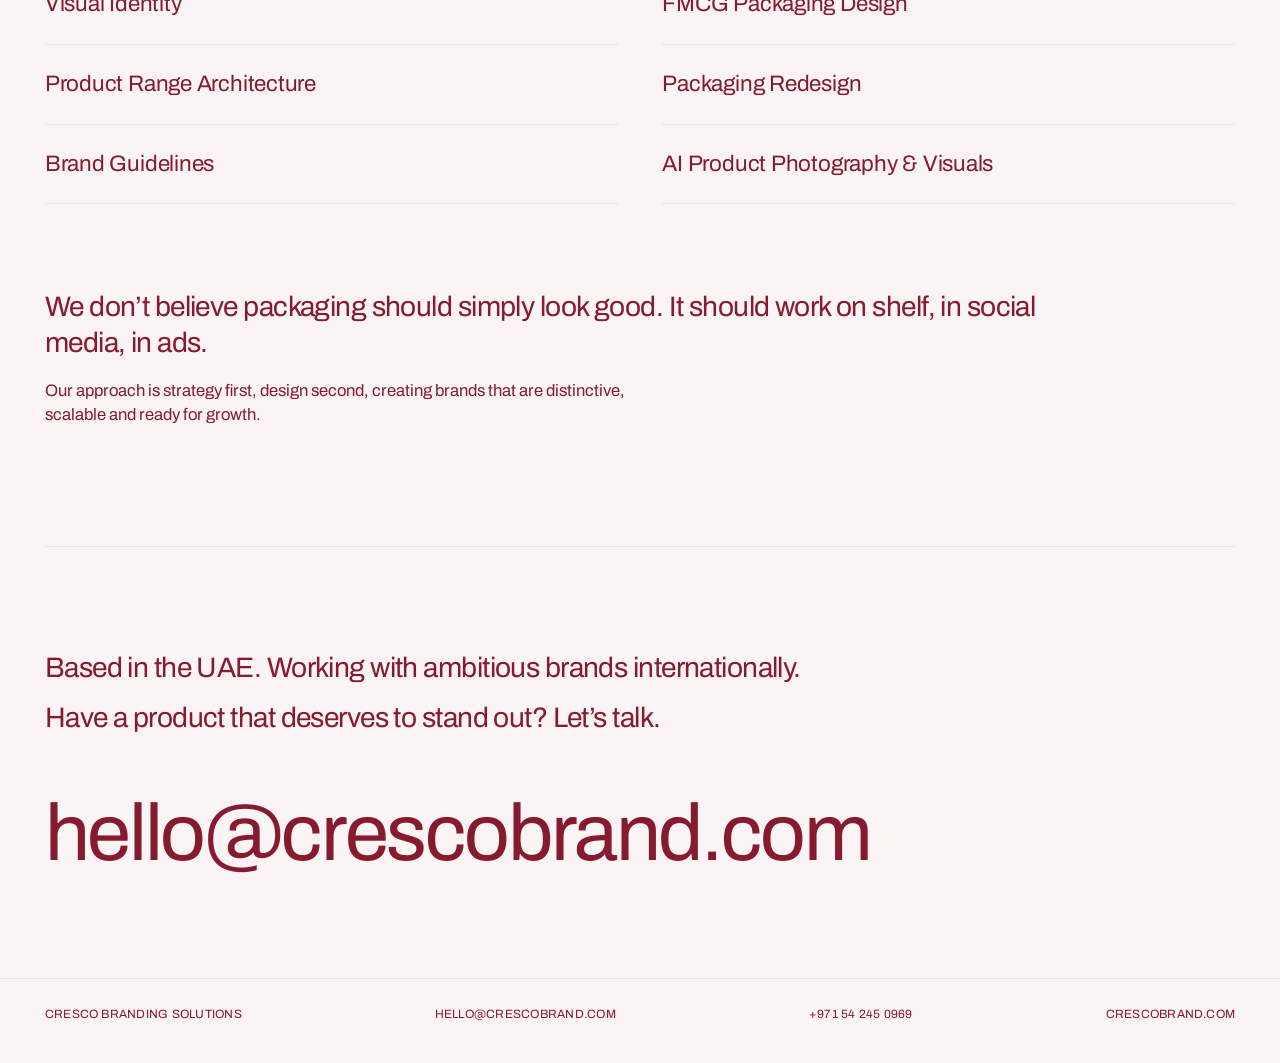
==== commit 6e583723: "Remove long dashes from all site text Co-Authored-By: Claude Sonnet 5.5 <noreply@anthropic.com>" ====
--- a/index.html
+++ b/index.html
@@ -3,9 +3,9 @@
 <head>
 <meta charset="utf-8">
 <meta name="viewport" content="width=device-width, initial-scale=1">
-<title>Cresco Branding Solutions — Packaging Design</title>
+<title>Cresco Branding Solutions | Packaging Design</title>
 <meta name="description" content="Cresco is a strategic branding agency specialising in FMCG packaging design, brand strategy and visual identity.">
-<meta property="og:title" content="Cresco Branding Solutions — Packaging Design">
+<meta property="og:title" content="Cresco Branding Solutions | Packaging Design">
 <meta property="og:description" content="Cresco is a strategic branding agency specialising in FMCG packaging design, brand strategy and visual identity.">
 <meta property="og:type" content="website">
 <meta property="og:image" content="images/work/solena/00.jpg">
@@ -31,7 +31,7 @@
 })();
 </script>
 <header class="nav">
-  <a class="nav__logo" href="index.html" aria-label="Cresco Branding Solutions — home">
+  <a class="nav__logo" href="index.html" aria-label="Cresco Branding Solutions, home">
     <img src="images/logo-cresco.png" alt="Cresco" width="407" height="60">
   </a>
   <nav class="nav__links" aria-label="Primary">
@@ -56,7 +56,7 @@
 <main>
   <section class="wrap hero">
     <p class="meta muted reveal">Brand Identity &amp; Packaging Design</p>
-    <h1 class="display hero__lead type">Branding agency that helps FMCG founders turn ideas into brands that get chosen — on shelf and online.</h1>
+    <h1 class="display hero__lead type">Branding agency that helps FMCG founders turn ideas into brands that get chosen, on shelf and online.</h1>
     <div class="hero__ctas reveal">
       <a class="btn btn--outline" href="#work">Our Work</a>
       <a class="btn btn--solid" href="contact.html">Get Started &#8594;</a>
@@ -97,35 +97,35 @@
     <div class="grid">
     <a class="tile reveal" href="work/nectare.html">
       <span class="tile__frame"><img src="images/work/nectare/01.jpg" alt="Nectare organic honey packaging" loading="lazy"></span>
-      <span class="tile__caption meta">Nectare&#8212;Packaging Design</span>
+      <span class="tile__caption meta">Nectare / Packaging Design</span>
     </a>
     <a class="tile reveal" href="work/solena.html">
       <span class="tile__frame"><img src="images/work/solena/00.jpg" alt="Solėna sun care packaging" loading="lazy"></span>
-      <span class="tile__caption meta">Solėna&#8212;Packaging Design</span>
+      <span class="tile__caption meta">Solėna / Packaging Design</span>
     </a>
     <a class="tile reveal" href="work/aa-plus.html">
       <span class="tile__frame"><img src="images/work/aa-plus/01.jpg" alt="AA+ antiage skincare packaging" loading="lazy"></span>
-      <span class="tile__caption meta">AA+&#8212;Packaging Design</span>
+      <span class="tile__caption meta">AA+ / Packaging Design</span>
     </a>
     <a class="tile reveal" href="work/flow.html">
       <span class="tile__frame"><img src="images/work/flow/01.jpg" alt="Flow hair care packaging" loading="lazy"></span>
-      <span class="tile__caption meta">Flow&#8212;Packaging Design</span>
+      <span class="tile__caption meta">Flow / Packaging Design</span>
     </a>
     <a class="tile reveal" href="work/sense.html">
       <span class="tile__frame"><img src="images/work/sense/01.jpg" alt="Sense No.6 perfume packaging" loading="lazy"></span>
-      <span class="tile__caption meta">Sense &#8470;6&#8212;Packaging Design</span>
+      <span class="tile__caption meta">Sense &#8470;6 / Packaging Design</span>
     </a>
     <a class="tile reveal" href="work/noura.html">
       <span class="tile__frame"><img src="images/work/noura/01.jpg" alt="Noura dairy and grocery brand identity and packaging" loading="lazy"></span>
-      <span class="tile__caption meta">Noura&#8212;Logo, Brand Identity &amp; Packaging Design</span>
+      <span class="tile__caption meta">Noura / Logo, Brand Identity &amp; Packaging Design</span>
     </a>
     <a class="tile reveal" href="work/chaif.html">
       <span class="tile__frame"><img src="images/work/chaif/01.jpg" alt="Chaif tea brand identity and packaging" loading="lazy"></span>
-      <span class="tile__caption meta">Chaif&#8212;Logo, Brand Identity &amp; Packaging Design</span>
+      <span class="tile__caption meta">Chaif / Logo, Brand Identity &amp; Packaging Design</span>
     </a>
     <a class="tile reveal" href="work/nowo.html">
       <span class="tile__frame"><img src="images/work/nowo/01.jpg" alt="NOWO potato chips packaging design" loading="lazy"></span>
-      <span class="tile__caption meta">Nowo&#8212;Packaging Design</span>
+      <span class="tile__caption meta">Nowo / Packaging Design</span>
     </a>
     </div>
   </section>
@@ -146,7 +146,7 @@
       <p class="lead measure-wide reveal" style="margin-top:3em">We don&#8217;t believe packaging should
         simply look good. It should work on shelf, in social media, in ads.</p>
       <p class="body-lg measure-wide muted reveal" style="margin-top:1em">Our approach is strategy
-        first, design second &#8212; creating brands that are distinctive, scalable and ready for growth.</p>
+        first, design second, creating brands that are distinctive, scalable and ready for growth.</p>
     </div>
   </section>
 
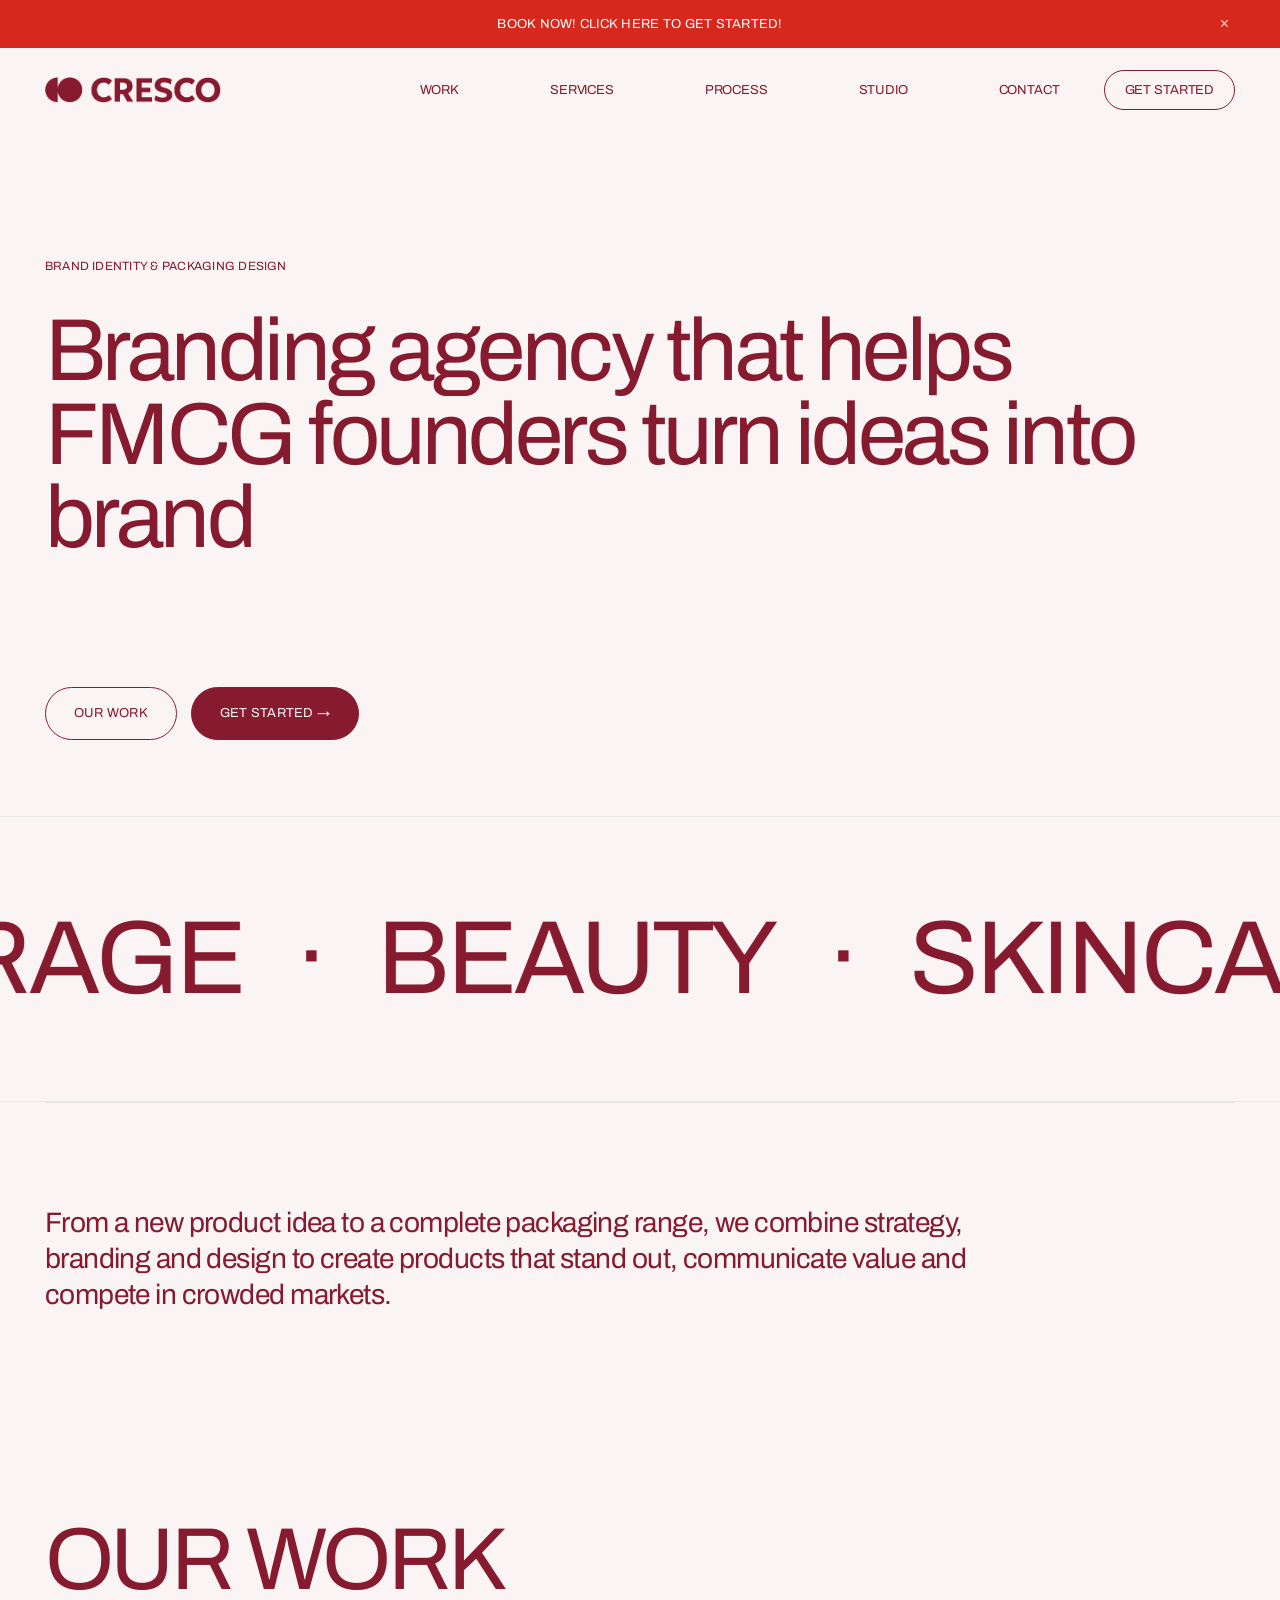
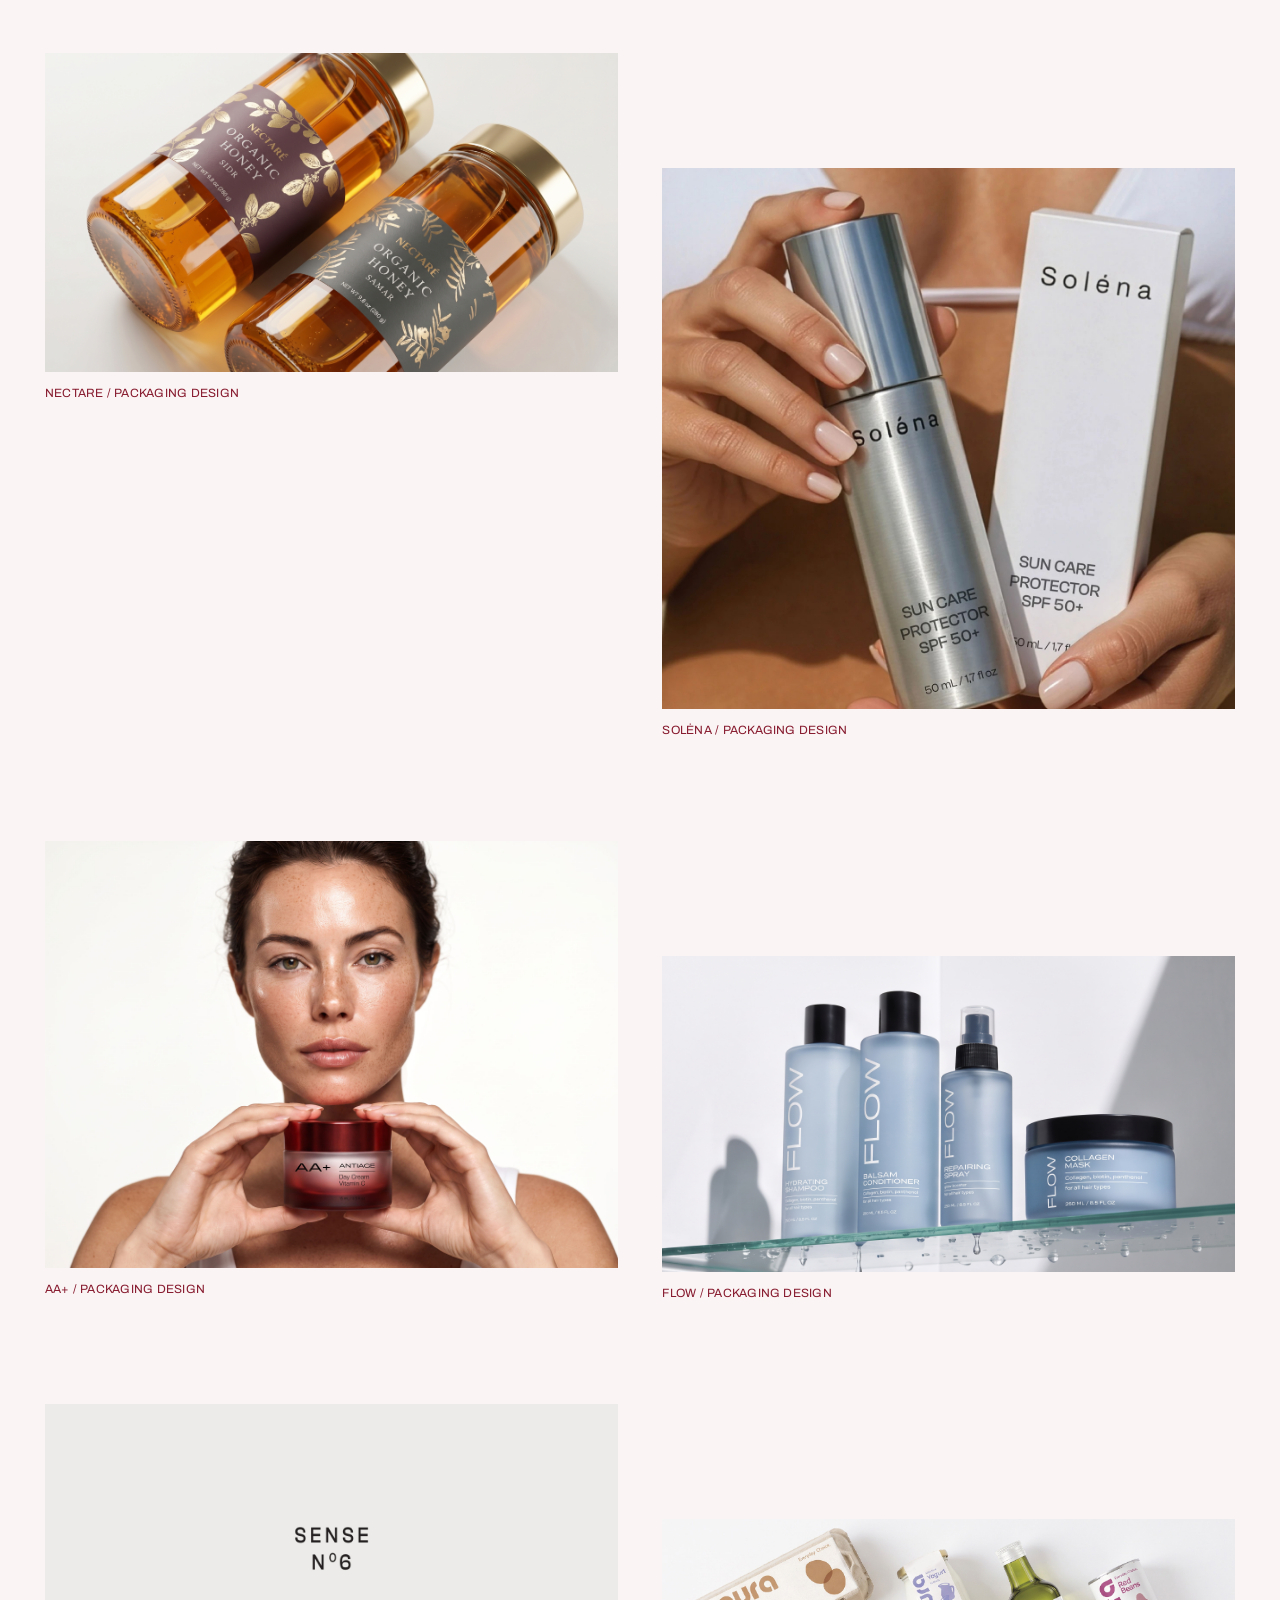
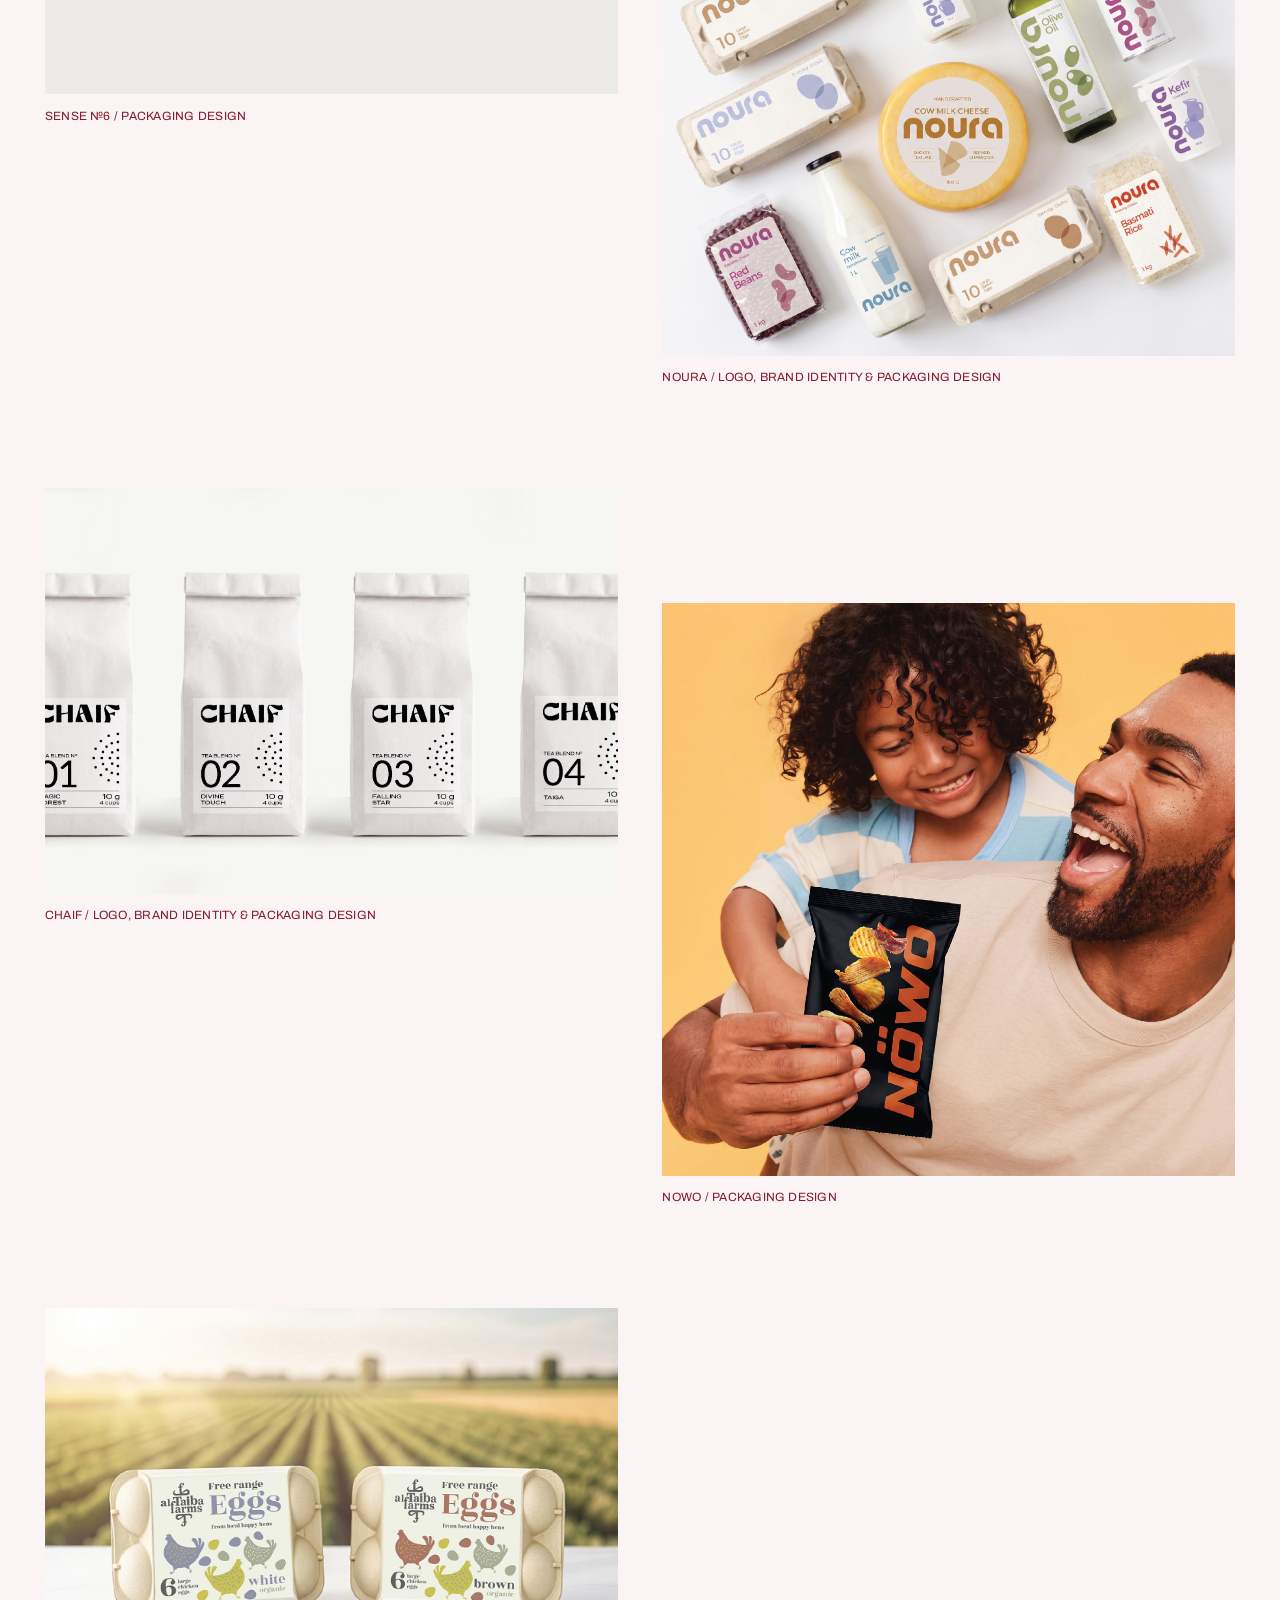
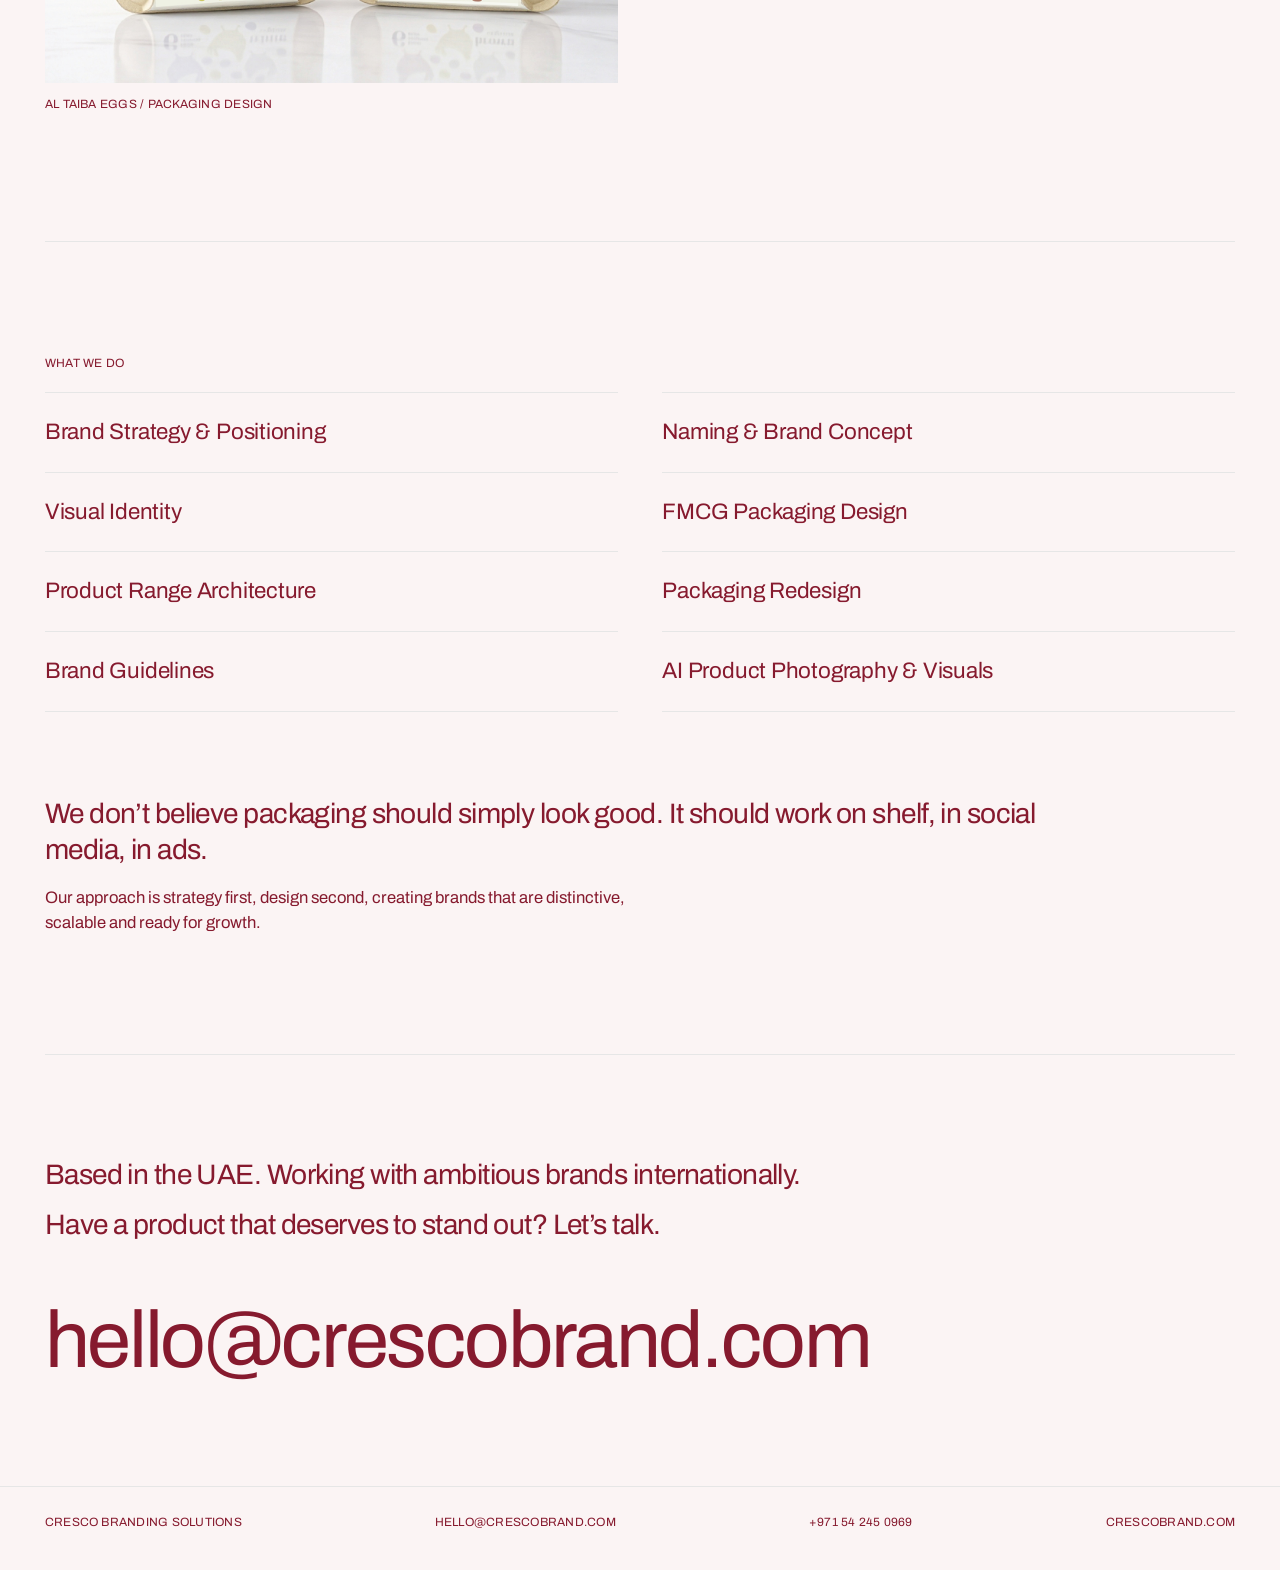
==== commit 49129ac7: "Add Al Taiba Eggs packaging case study Co-Authored-By: Claude Sonnet 5.5 <noreply@anthropic.com>" ====
--- a/index.html
+++ b/index.html
@@ -127,6 +127,10 @@
       <span class="tile__frame"><img src="images/work/nowo/01.jpg" alt="NOWO potato chips packaging design" loading="lazy"></span>
       <span class="tile__caption meta">Nowo / Packaging Design</span>
     </a>
+    <a class="tile reveal" href="work/taiba-eggs.html">
+      <span class="tile__frame"><img src="images/work/taiba-eggs/01.jpg" alt="Al Taiba free range eggs packaging design" loading="lazy"></span>
+      <span class="tile__caption meta">Al Taiba Eggs / Packaging Design</span>
+    </a>
     </div>
   </section>
 
--- a/css/style.css
+++ b/css/style.css
@@ -429,7 +429,7 @@
 .step:last-of-type { border-bottom: 1px solid var(--rule); }
 
 .step__body p { margin: 0; }
-.step__outcome { margin-top: 2.6em; color: var(--muted); }
+.step__body .step__outcome { margin-top: 4em; color: var(--muted); }
 
 @media (max-width: 860px) {
   .step { grid-template-columns: 2.5rem 1fr; }
